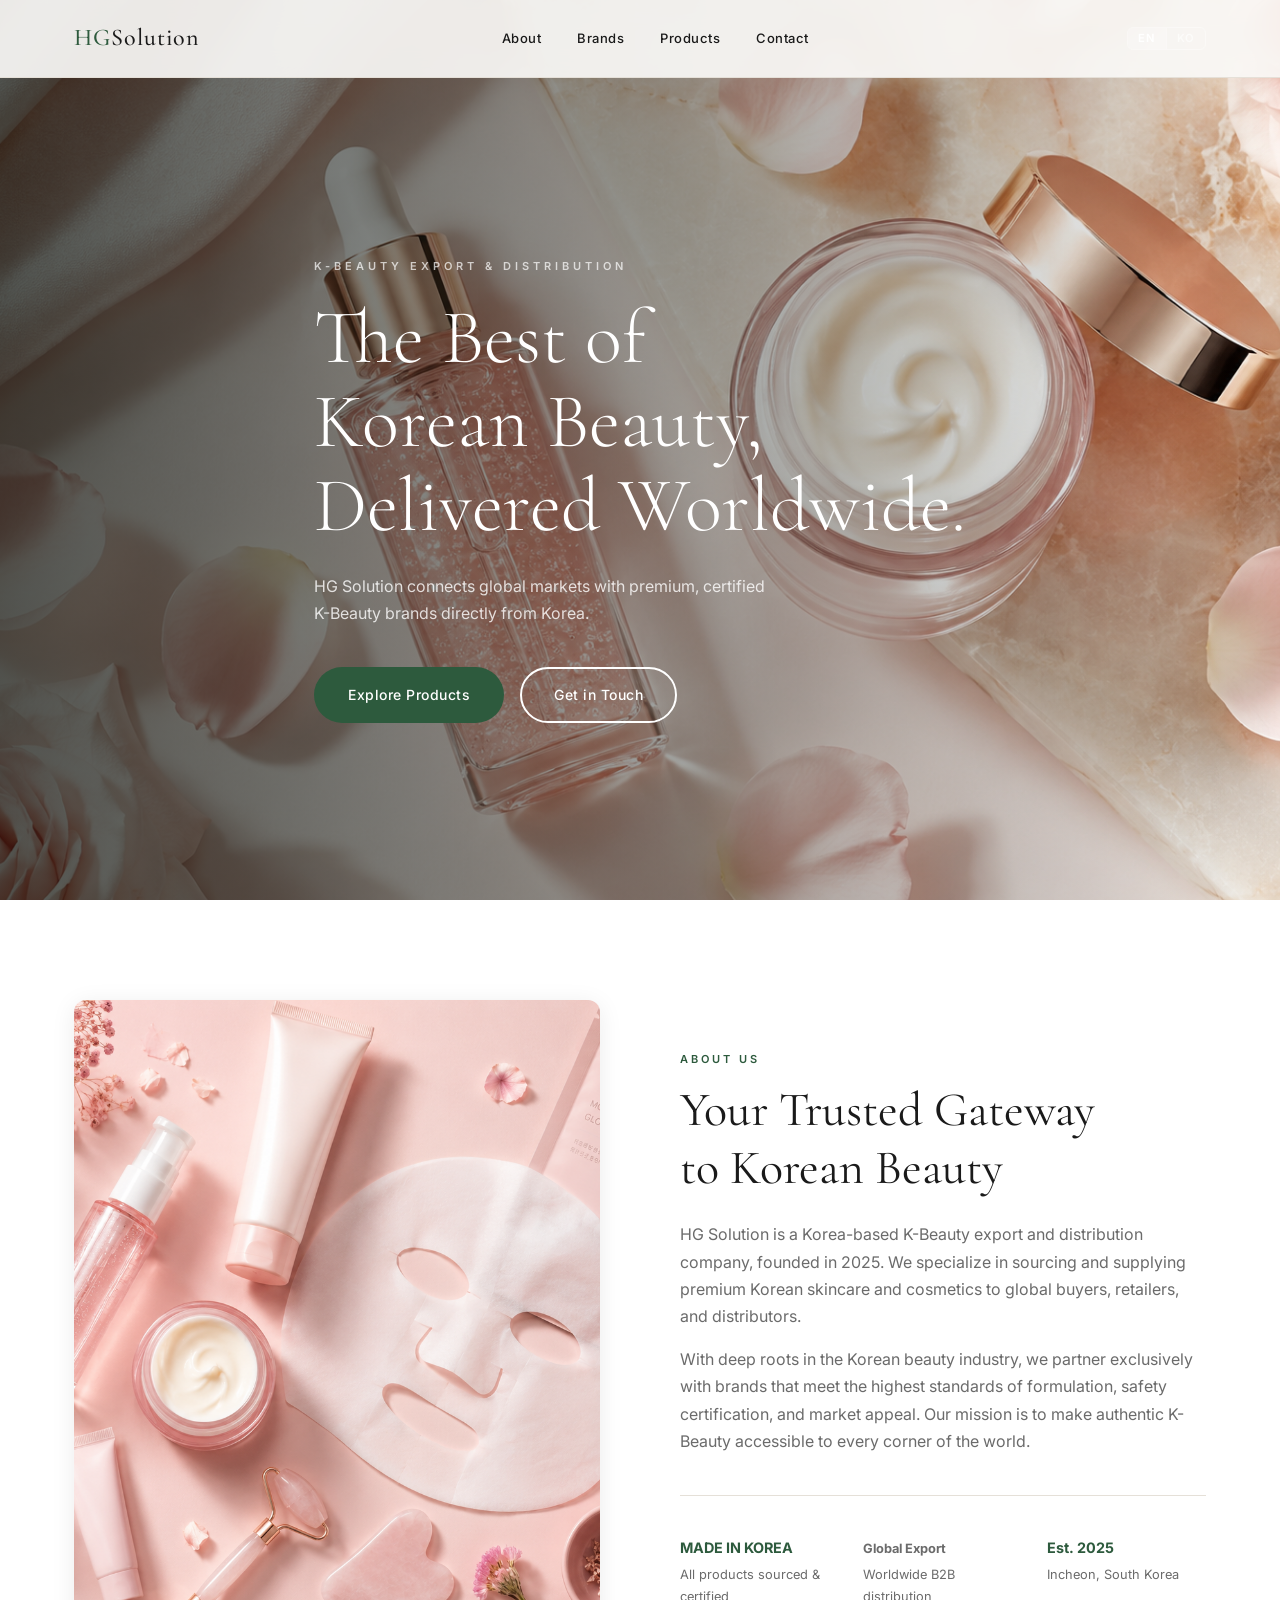
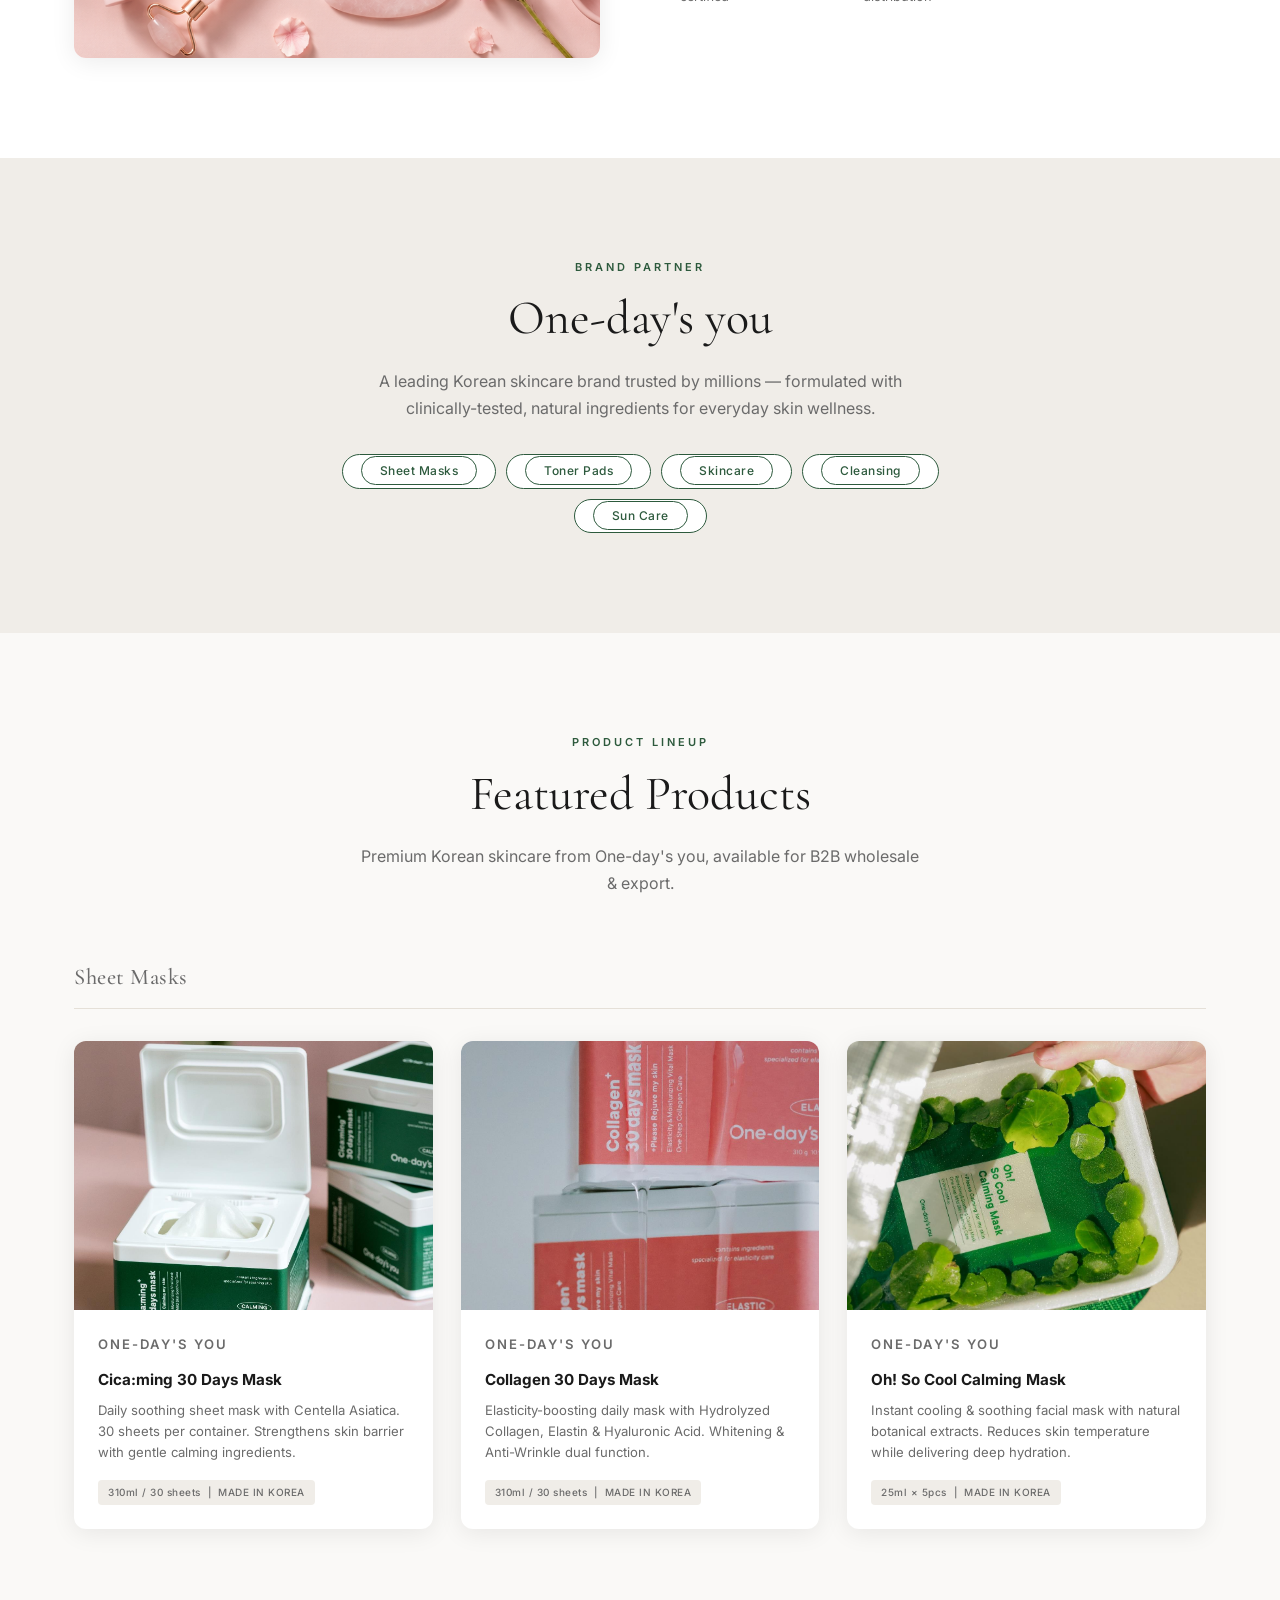
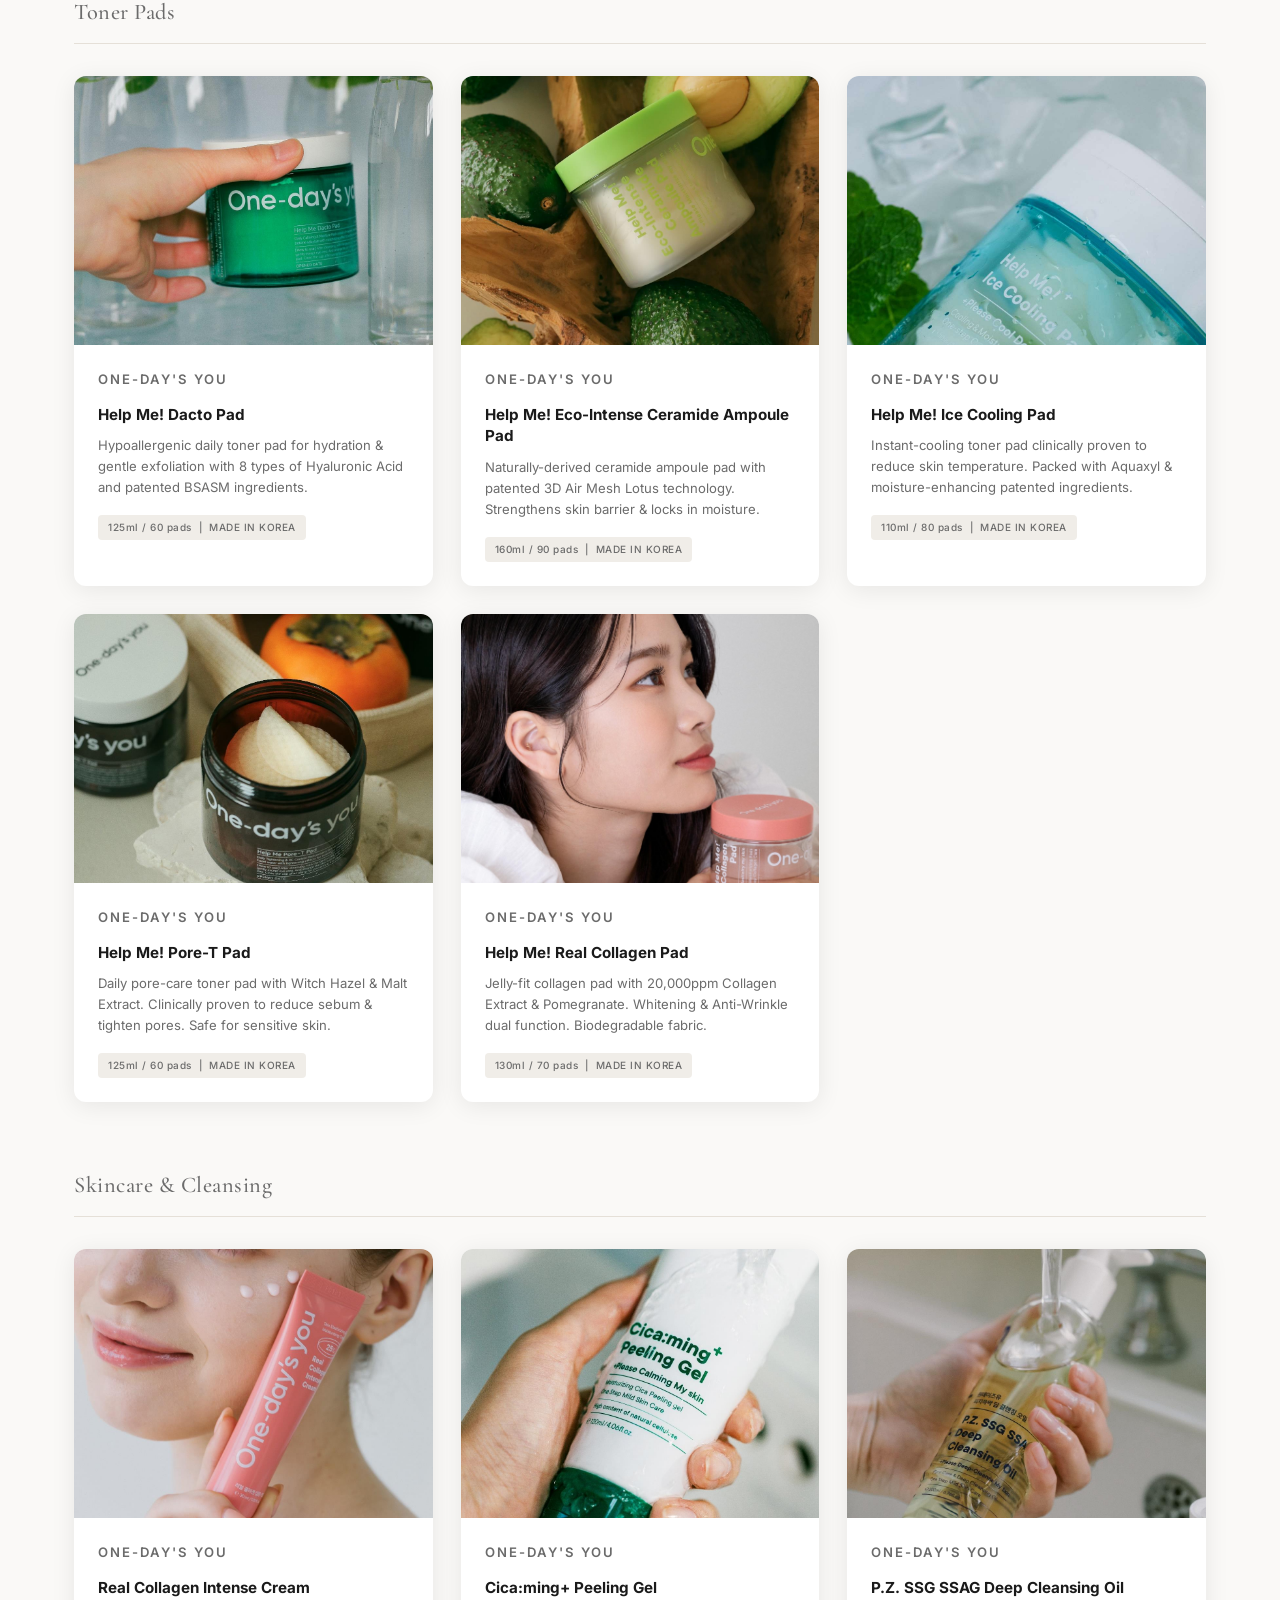
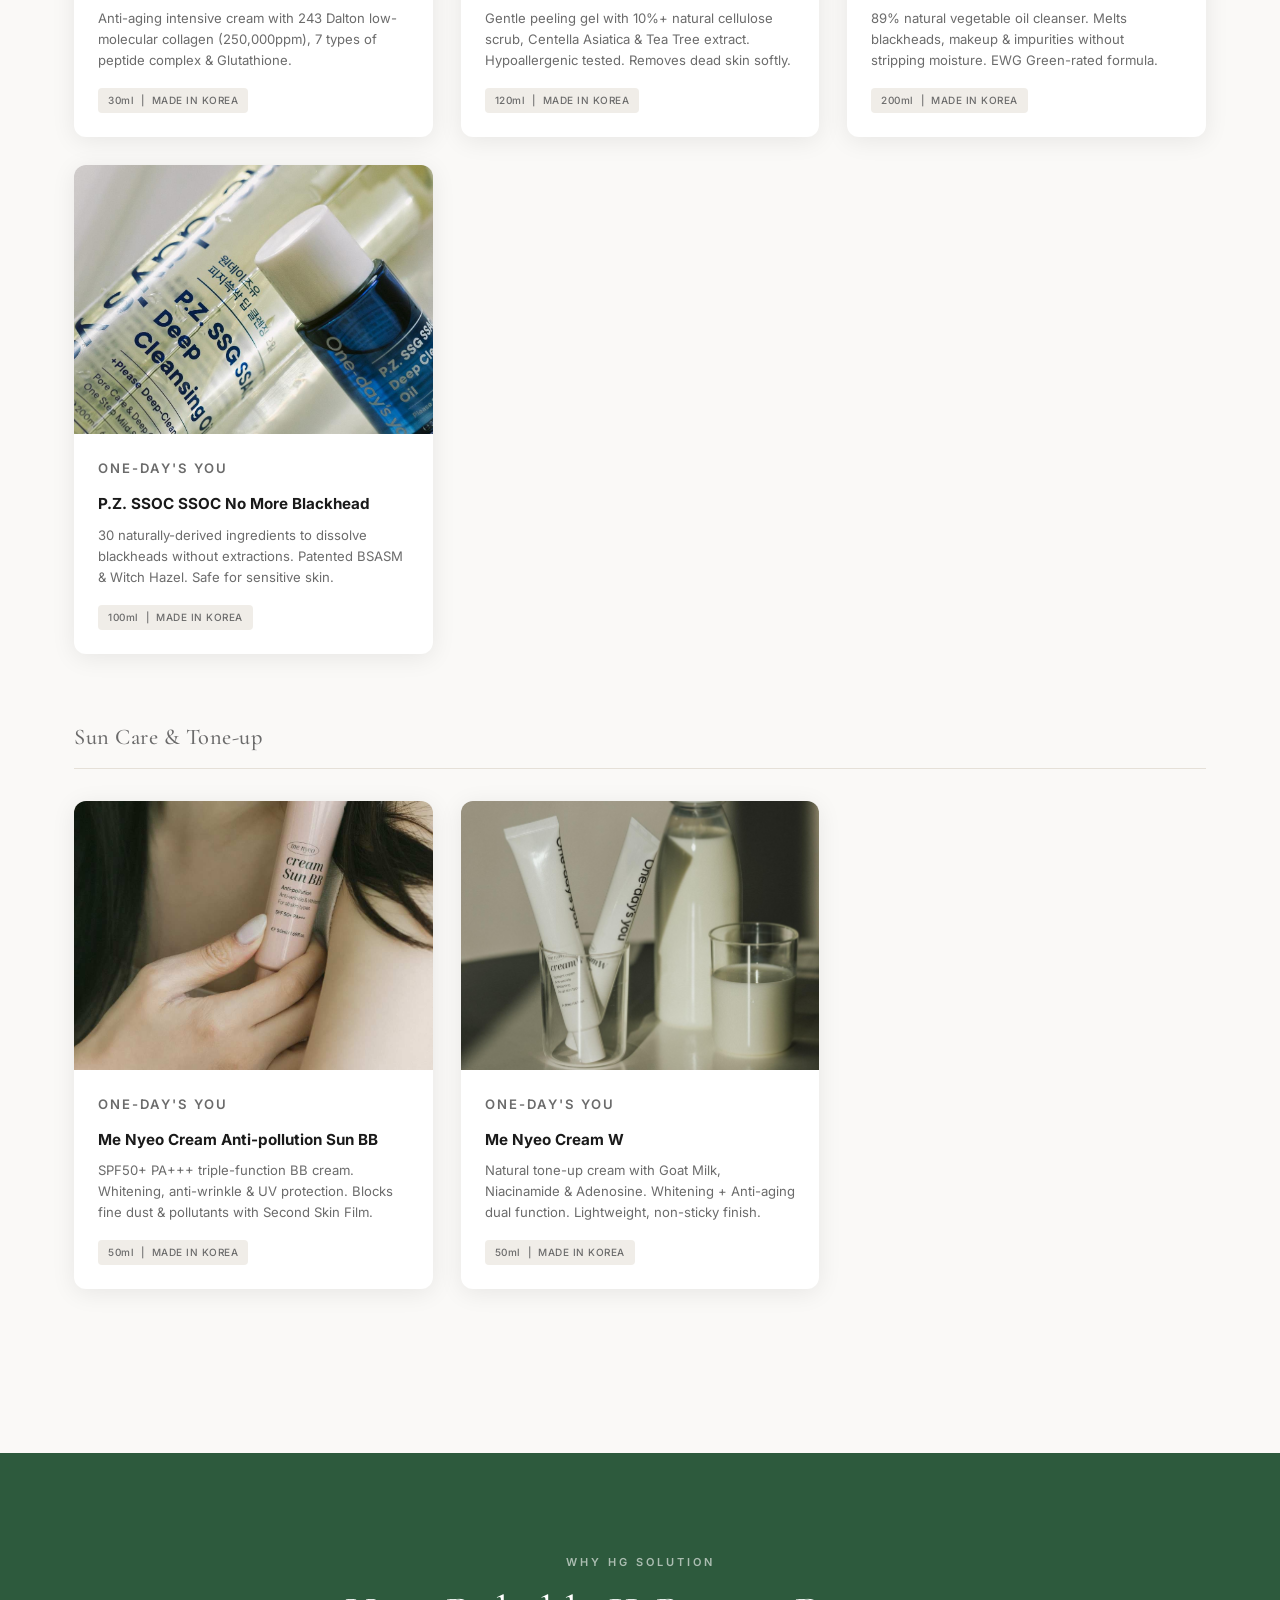
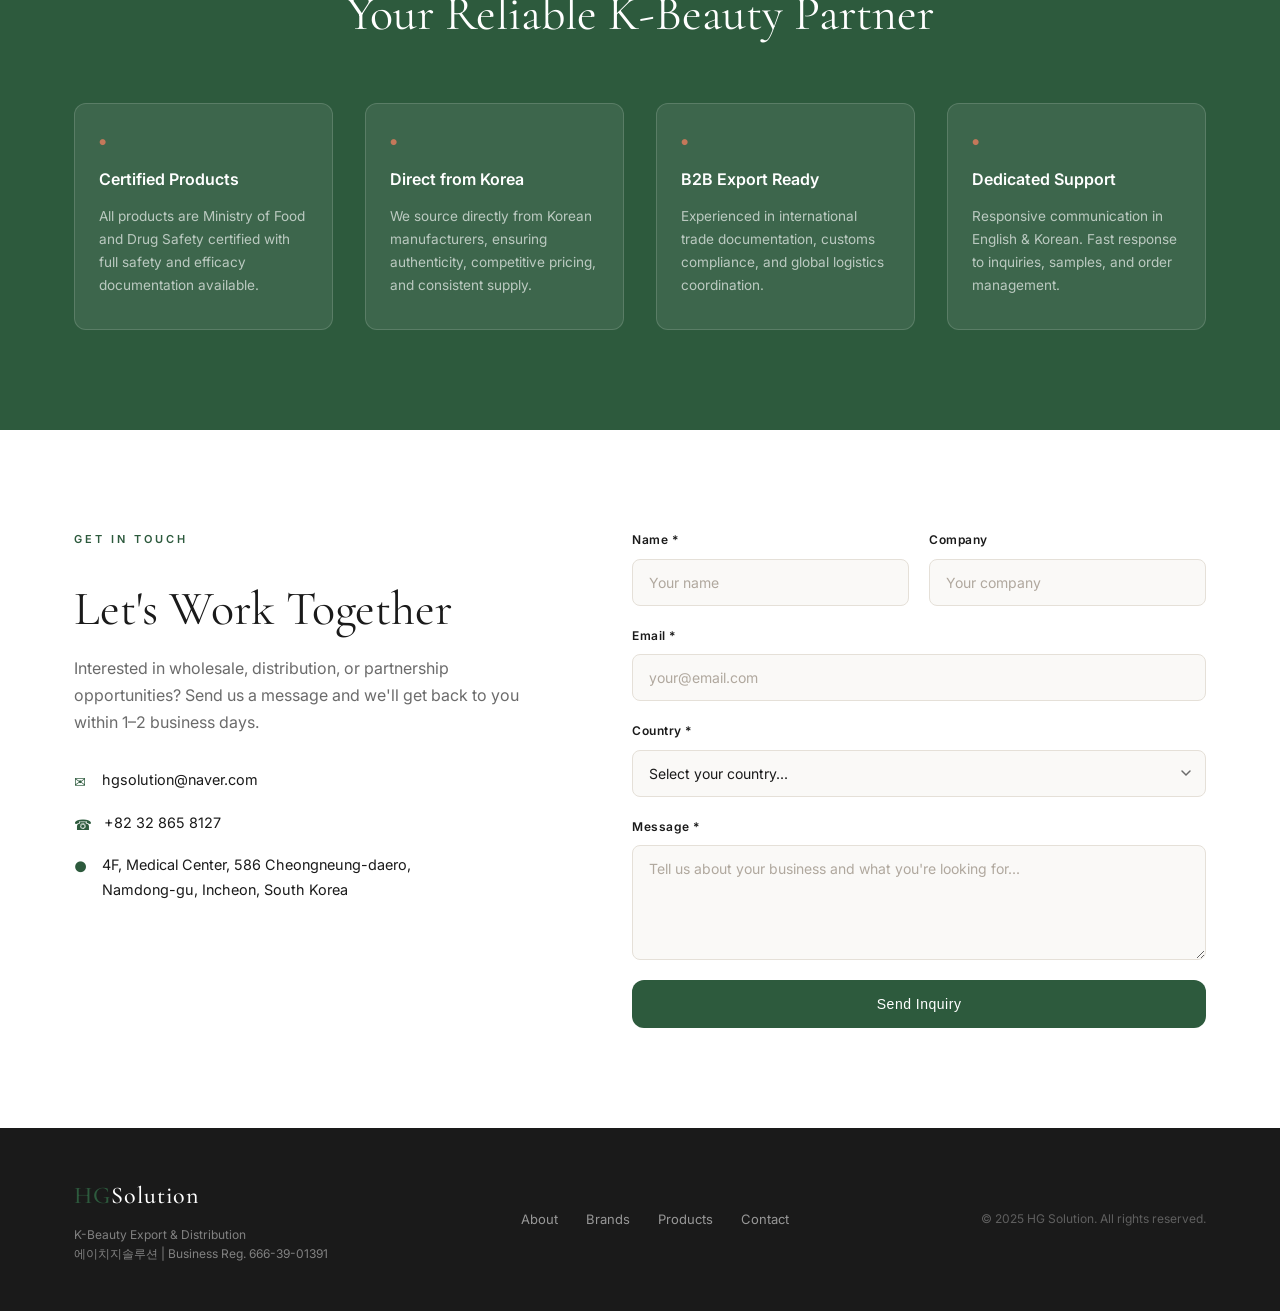
==== index.html @ c6dcc228 "Add EN/KO bilingual support across all pages - Language toggle button (EN|KO) in header on all 3 pag" ====
<!DOCTYPE html>
<html lang="en">
<head>
  <meta charset="UTF-8" />
  <meta name="viewport" content="width=device-width, initial-scale=1.0" />
  <title>HG Solution — K-Beauty Export & Distribution</title>
  <meta name="description" content="HG Solution is a certified K-Beauty export and distribution company based in Incheon, South Korea. We supply premium Korean skincare — sheet masks, toner pads, serums and more — to retailers and distributors worldwide." />
  <meta name="robots" content="index, follow" />
  <meta property="og:type" content="website" />
  <meta property="og:title" content="HG Solution — K-Beauty Export & Distribution" />
  <meta property="og:description" content="Certified K-Beauty wholesale supplier. Sheet masks, toner pads, serums and more — shipped globally." />
  <meta property="og:url" content="https://hgsolution-global.com/" />
  <meta property="og:image" content="https://hgsolution-global.com/image/hero.png" />
  <meta name="twitter:card" content="summary_large_image" />
  <link rel="canonical" href="https://hgsolution-global.com/" />
  <link rel="icon" href="favicon.svg" type="image/svg+xml" />
  <script>if(localStorage.getItem('hg-lang')==='ko')document.documentElement.dataset.lang='ko';</script>
  <link rel="stylesheet" href="style.css" />
  <link href="https://fonts.googleapis.com/css2?family=Cormorant+Garamond:wght@300;400;500;600&family=Inter:wght@300;400;500;600&display=swap" rel="stylesheet" />
</head>
<body>

  <!-- ===== HEADER / NAV ===== -->
  <header class="header" id="top">
    <div class="container header__inner">
      <a href="#top" class="logo">
        <span class="logo__hg">HG</span><span class="logo__sol">Solution</span>
      </a>
      <nav class="nav">
        <a href="#about"><span class="t-en">About</span><span class="t-ko">소개</span></a>
        <a href="#brands"><span class="t-en">Brands</span><span class="t-ko">브랜드</span></a>
        <a href="products.html"><span class="t-en">Products</span><span class="t-ko">제품</span></a>
        <a href="contact.html"><span class="t-en">Contact</span><span class="t-ko">문의</span></a>
      </nav>
      <div class="lang-switch">
        <button class="lang-btn" data-lang="en">EN</button>
        <button class="lang-btn" data-lang="ko">KO</button>
      </div>
      <button class="nav-toggle" aria-label="menu">&#9776;</button>
    </div>
  </header>

  <!-- ===== HERO ===== -->
  <section class="hero">
    <div class="hero__bg">
      <img src="image/hero.png" alt="K-Beauty hero" />
      <div class="hero__overlay"></div>
    </div>
    <div class="hero__content">
      <p class="hero__eyebrow"><span class="t-en">K-Beauty Export &amp; Distribution</span><span class="t-ko">K-뷰티 수출 · 유통</span></p>
      <h1 class="hero__title">
        <span class="t-en">The Best of<br />Korean Beauty,<br />Delivered Worldwide.</span>
        <span class="t-ko">한국 뷰티의 정수를<br />전 세계로.</span>
      </h1>
      <p class="hero__sub t-en">
        HG Solution connects global markets with premium, certified K-Beauty brands directly from Korea.
      </p>
      <p class="hero__sub t-ko">
        HG Solution은 세계 각국의 파트너에게 프리미엄 인증 K-뷰티 브랜드를 직접 연결합니다.
      </p>
      <div class="hero__cta">
        <a href="products.html" class="btn btn--primary"><span class="t-en">Explore Products</span><span class="t-ko">제품 보기</span></a>
        <a href="#contact" class="btn btn--outline"><span class="t-en">Get in Touch</span><span class="t-ko">문의하기</span></a>
      </div>
    </div>
  </section>

  <!-- ===== ABOUT ===== -->
  <section class="about section" id="about">
    <div class="container about__grid">
      <div class="about__img">
        <img src="image/mood.png" alt="K-Beauty products" />
      </div>
      <div class="about__text">
        <p class="label"><span class="t-en">About Us</span><span class="t-ko">회사 소개</span></p>
        <h2><span class="t-en">Your Trusted Gateway<br />to Korean Beauty</span><span class="t-ko">한국 뷰티의<br />신뢰할 수 있는 파트너</span></h2>
        <p class="t-en">
          HG Solution is a Korea-based K-Beauty export and distribution company, founded in 2025. We specialize in sourcing and supplying premium Korean skincare and cosmetics to global buyers, retailers, and distributors.
        </p>
        <p class="t-ko">
          HG Solution은 2025년 설립된 한국 기반 K-뷰티 수출·유통 전문 기업입니다. 글로벌 바이어, 리테일러, 유통사에 프리미엄 한국 스킨케어와 화장품을 공급합니다.
        </p>
        <p class="t-en">
          With deep roots in the Korean beauty industry, we partner exclusively with brands that meet the highest standards of formulation, safety certification, and market appeal. Our mission is to make authentic K-Beauty accessible to every corner of the world.
        </p>
        <p class="t-ko">
          한국 뷰티 산업에 깊이 뿌리를 두고, 성분·안전 인증·시장성 기준을 충족하는 브랜드와만 파트너십을 맺습니다. 진정한 K-뷰티를 세계 곳곳에 전달하는 것이 저희의 사명입니다.
        </p>
        <ul class="about__stats">
          <li><strong>MADE IN KOREA</strong><span class="t-en">All products sourced &amp; certified</span><span class="t-ko">전 제품 국내 생산 및 인증</span></li>
          <li><strong><span class="t-en">Global Export</span><span class="t-ko">글로벌 수출</span></strong><span class="t-en">Worldwide B2B distribution</span><span class="t-ko">전 세계 B2B 유통</span></li>
          <li><strong>Est. 2025</strong><span class="t-en">Incheon, South Korea</span><span class="t-ko">인천, 대한민국</span></li>
        </ul>
      </div>
    </div>
  </section>

  <!-- ===== BRAND ===== -->
  <section class="brand section" id="brands">
    <div class="container brand__inner">
      <p class="label label--center"><span class="t-en">Brand Partner</span><span class="t-ko">브랜드 파트너</span></p>
      <h2 class="text-center">One-day's you</h2>
      <p class="brand__sub text-center t-en">
        A leading Korean skincare brand trusted by millions — formulated with clinically-tested, natural ingredients for everyday skin wellness.
      </p>
      <p class="brand__sub text-center t-ko">
        수백만 명이 신뢰하는 프리미엄 한국 스킨케어 브랜드 — 임상 검증된 천연 성분으로 매일의 피부 건강을 위해 설계되었습니다.
      </p>
      <div class="brand__tags">
        <span><span class="t-en">Sheet Masks</span><span class="t-ko">시트 마스크</span></span>
        <span><span class="t-en">Toner Pads</span><span class="t-ko">토너 패드</span></span>
        <span><span class="t-en">Skincare</span><span class="t-ko">스킨케어</span></span>
        <span><span class="t-en">Cleansing</span><span class="t-ko">클렌징</span></span>
        <span><span class="t-en">Sun Care</span><span class="t-ko">선케어</span></span>
      </div>
    </div>
  </section>

  <!-- ===== PRODUCTS ===== -->
  <section class="products section" id="products">
    <div class="container">
      <p class="label label--center"><span class="t-en">Product Lineup</span><span class="t-ko">제품 라인업</span></p>
      <h2 class="text-center"><span class="t-en">Featured Products</span><span class="t-ko">주요 제품</span></h2>
      <p class="section__sub text-center t-en">Premium Korean skincare from One-day's you, available for B2B wholesale &amp; export.</p>
      <p class="section__sub text-center t-ko">One-day's you의 프리미엄 한국 스킨케어 — B2B 도매 및 수출 가능.</p>

      <!-- Sheet Masks -->
      <div class="products__category">
        <h3 class="category__title"><span class="t-en">Sheet Masks</span><span class="t-ko">시트 마스크</span></h3>
        <div class="products__grid">
          <div class="product-card">
            <div class="product-card__img">
              <img src="image/products/cica_30days_mask.jpg" alt="Cica:ming 30 Days Mask" />
            </div>
            <div class="product-card__info">
              <p class="product-card__brand">One-day's you</p>
              <h4>Cica:ming 30 Days Mask</h4>
              <p class="t-en">Daily soothing sheet mask with Centella Asiatica. 30 sheets per container. Strengthens skin barrier with gentle calming ingredients.</p>
              <p class="t-ko">센텔라 아시아티카 함유 데일리 진정 시트 마스크. 30매입. 5가지 진정 성분으로 피부 장벽을 강화합니다.</p>
              <span class="product-card__qty">310ml / 30 sheets &nbsp;|&nbsp; MADE IN KOREA</span>
            </div>
          </div>
          <div class="product-card">
            <div class="product-card__img">
              <img src="image/products/collagen_30days_mask.jpg" alt="Collagen 30 Days Mask" />
            </div>
            <div class="product-card__info">
              <p class="product-card__brand">One-day's you</p>
              <h4>Collagen 30 Days Mask</h4>
              <p class="t-en">Elasticity-boosting daily mask with Hydrolyzed Collagen, Elastin &amp; Hyaluronic Acid. Whitening &amp; Anti-Wrinkle dual function.</p>
              <p class="t-ko">가수분해 콜라겐·엘라스틴·히알루론산 함유 탄력 충전 데일리 마스크. 미백·주름 개선 이중 기능성 인증.</p>
              <span class="product-card__qty">310ml / 30 sheets &nbsp;|&nbsp; MADE IN KOREA</span>
            </div>
          </div>
          <div class="product-card">
            <div class="product-card__img">
              <img src="image/products/oh_so_cool_mask.jpg" alt="Oh! So Cool Calming Mask" />
            </div>
            <div class="product-card__info">
              <p class="product-card__brand">One-day's you</p>
              <h4>Oh! So Cool Calming Mask</h4>
              <p class="t-en">Instant cooling &amp; soothing facial mask with natural botanical extracts. Reduces skin temperature while delivering deep hydration.</p>
              <p class="t-ko">천연 식물성 추출물 함유 즉각 쿨링·진정 마스크. 피부 온도를 낮추며 깊은 수분을 공급합니다.</p>
              <span class="product-card__qty">25ml × 5pcs &nbsp;|&nbsp; MADE IN KOREA</span>
            </div>
          </div>
        </div>
      </div>

      <!-- Toner Pads -->
      <div class="products__category">
        <h3 class="category__title"><span class="t-en">Toner Pads</span><span class="t-ko">토너 패드</span></h3>
        <div class="products__grid">
          <div class="product-card">
            <div class="product-card__img">
              <img src="image/products/help_dacto_pad.jpg" alt="Help Me! Dacto Pad" />
            </div>
            <div class="product-card__info">
              <p class="product-card__brand">One-day's you</p>
              <h4>Help Me! Dacto Pad</h4>
              <p class="t-en">Hypoallergenic daily toner pad for hydration &amp; gentle exfoliation with 8 types of Hyaluronic Acid and patented BSASM ingredients.</p>
              <p class="t-ko">8중 히알루론산·특허 BSASM 함유 저자극 데일리 토너 패드. 수분 공급과 부드러운 각질 제거.</p>
              <span class="product-card__qty">125ml / 60 pads &nbsp;|&nbsp; MADE IN KOREA</span>
            </div>
          </div>
          <div class="product-card">
            <div class="product-card__img">
              <img src="image/products/ceramide_ampoule_pad.jpg" alt="Ceramide Ampoule Pad" />
            </div>
            <div class="product-card__info">
              <p class="product-card__brand">One-day's you</p>
              <h4>Help Me! Eco-Intense Ceramide Ampoule Pad</h4>
              <p class="t-en">Naturally-derived ceramide ampoule pad with patented 3D Air Mesh Lotus technology. Strengthens skin barrier &amp; locks in moisture.</p>
              <p class="t-ko">천연 유래 세라마이드 앰플 패드. 특허 3D Air Mesh Lotus 기술로 피부 장벽을 강화하고 수분을 지속시킵니다.</p>
              <span class="product-card__qty">160ml / 90 pads &nbsp;|&nbsp; MADE IN KOREA</span>
            </div>
          </div>
          <div class="product-card">
            <div class="product-card__img">
              <img src="image/products/ice_cooling_pad.jpg" alt="Ice Cooling Pad" />
            </div>
            <div class="product-card__info">
              <p class="product-card__brand">One-day's you</p>
              <h4>Help Me! Ice Cooling Pad</h4>
              <p class="t-en">Instant-cooling toner pad clinically proven to reduce skin temperature. Packed with Aquaxyl &amp; moisture-enhancing patented ingredients.</p>
              <p class="t-ko">임상 입증 즉각 쿨링 토너 패드. Aquaxyl 및 특허 보습 성분으로 민감해진 피부를 진정·보습합니다.</p>
              <span class="product-card__qty">110ml / 80 pads &nbsp;|&nbsp; MADE IN KOREA</span>
            </div>
          </div>
          <div class="product-card">
            <div class="product-card__img">
              <img src="image/products/pore_t_pad.jpg" alt="Pore-T Pad" />
            </div>
            <div class="product-card__info">
              <p class="product-card__brand">One-day's you</p>
              <h4>Help Me! Pore-T Pad</h4>
              <p class="t-en">Daily pore-care toner pad with Witch Hazel &amp; Malt Extract. Clinically proven to reduce sebum &amp; tighten pores. Safe for sensitive skin.</p>
              <p class="t-ko">위치하젤·맥아 추출물 함유 데일리 모공 케어 패드. 임상 입증 피지 감소·모공 축소 효과. 민감성 피부 적합.</p>
              <span class="product-card__qty">125ml / 60 pads &nbsp;|&nbsp; MADE IN KOREA</span>
            </div>
          </div>
          <div class="product-card">
            <div class="product-card__img">
              <img src="image/products/real_collagen_pad.jpg" alt="Real Collagen Pad" />
            </div>
            <div class="product-card__info">
              <p class="product-card__brand">One-day's you</p>
              <h4>Help Me! Real Collagen Pad</h4>
              <p class="t-en">Jelly-fit collagen pad with 20,000ppm Collagen Extract &amp; Pomegranate. Whitening &amp; Anti-Wrinkle dual function. Biodegradable fabric.</p>
              <p class="t-ko">20,000ppm 콜라겐·석류 추출물 함유 젤리핏 패드. 미백·주름 개선 이중 기능성. 생분해성 원단 사용.</p>
              <span class="product-card__qty">130ml / 70 pads &nbsp;|&nbsp; MADE IN KOREA</span>
            </div>
          </div>
        </div>
      </div>

      <!-- Skincare & Cleansing -->
      <div class="products__category">
        <h3 class="category__title"><span class="t-en">Skincare &amp; Cleansing</span><span class="t-ko">스킨케어 &amp; 클렌징</span></h3>
        <div class="products__grid">
          <div class="product-card">
            <div class="product-card__img">
              <img src="image/products/real_collagen_cream.jpg" alt="Real Collagen Intense Cream" />
            </div>
            <div class="product-card__info">
              <p class="product-card__brand">One-day's you</p>
              <h4>Real Collagen Intense Cream</h4>
              <p class="t-en">Anti-aging intensive cream with 243 Dalton low-molecular collagen (250,000ppm), 7 types of peptide complex &amp; Glutathione.</p>
              <p class="t-ko">243달톤 저분자 콜라겐(250,000ppm)·7종 펩타이드·글루타치온 함유 고농도 안티에이징 크림.</p>
              <span class="product-card__qty">30ml &nbsp;|&nbsp; MADE IN KOREA</span>
            </div>
          </div>
          <div class="product-card">
            <div class="product-card__img">
              <img src="image/products/cica_peeling_gel.jpg" alt="Cica:ming Peeling Gel" />
            </div>
            <div class="product-card__info">
              <p class="product-card__brand">One-day's you</p>
              <h4>Cica:ming+ Peeling Gel</h4>
              <p class="t-en">Gentle peeling gel with 10%+ natural cellulose scrub, Centella Asiatica &amp; Tea Tree extract. Hypoallergenic tested. Removes dead skin softly.</p>
              <p class="t-ko">10% 이상 천연 셀룰로오스 스크럽·센텔라 아시아티카·티트리 추출물 함유 저자극 필링 젤. 각질을 부드럽게 제거합니다.</p>
              <span class="product-card__qty">120ml &nbsp;|&nbsp; MADE IN KOREA</span>
            </div>
          </div>
          <div class="product-card">
            <div class="product-card__img">
              <img src="image/products/deep_cleansing_oil.jpg" alt="Deep Cleansing Oil" />
            </div>
            <div class="product-card__info">
              <p class="product-card__brand">One-day's you</p>
              <h4>P.Z. SSG SSAG Deep Cleansing Oil</h4>
              <p class="t-en">89% natural vegetable oil cleanser. Melts blackheads, makeup &amp; impurities without stripping moisture. EWG Green-rated formula.</p>
              <p class="t-ko">89% 천연 식물성 오일 클렌저. 블랙헤드·메이크업·노폐물을 수분 손상 없이 녹여냅니다. 전 성분 EWG 그린 등급.</p>
              <span class="product-card__qty">200ml &nbsp;|&nbsp; MADE IN KOREA</span>
            </div>
          </div>
          <div class="product-card">
            <div class="product-card__img">
              <img src="image/products/ssoc_blackhead.jpg" alt="SSOC SSOC Blackhead" />
            </div>
            <div class="product-card__info">
              <p class="product-card__brand">One-day's you</p>
              <h4>P.Z. SSOC SSOC No More Blackhead</h4>
              <p class="t-en">30 naturally-derived ingredients to dissolve blackheads without extractions. Patented BSASM &amp; Witch Hazel. Safe for sensitive skin.</p>
              <p class="t-ko">30가지 천연 유래 성분으로 압출 없이 블랙헤드를 용해합니다. 특허 BSASM·위치하젤 함유. 민감성 피부 적합.</p>
              <span class="product-card__qty">100ml &nbsp;|&nbsp; MADE IN KOREA</span>
            </div>
          </div>
        </div>
      </div>

      <!-- Sun Care & BB -->
      <div class="products__category">
        <h3 class="category__title"><span class="t-en">Sun Care &amp; Tone-up</span><span class="t-ko">선케어 &amp; 톤업</span></h3>
        <div class="products__grid">
          <div class="product-card">
            <div class="product-card__img">
              <img src="image/products/sun_bb_cream.jpg" alt="Me Nyeo Cream Anti-pollution Sun BB" />
            </div>
            <div class="product-card__info">
              <p class="product-card__brand">One-day's you</p>
              <h4>Me Nyeo Cream Anti-pollution Sun BB</h4>
              <p class="t-en">SPF50+ PA+++ triple-function BB cream. Whitening, anti-wrinkle &amp; UV protection. Blocks fine dust &amp; pollutants with Second Skin Film.</p>
              <p class="t-ko">SPF50+ PA+++ 트리플 기능성 BB 크림. 미백·주름 개선·자외선 차단. Second Skin Film으로 미세먼지·오염물질 차단.</p>
              <span class="product-card__qty">50ml &nbsp;|&nbsp; MADE IN KOREA</span>
            </div>
          </div>
          <div class="product-card">
            <div class="product-card__img">
              <img src="image/products/me_nyeo_cream_w.jpg" alt="Me Nyeo Cream W" />
            </div>
            <div class="product-card__info">
              <p class="product-card__brand">One-day's you</p>
              <h4>Me Nyeo Cream W</h4>
              <p class="t-en">Natural tone-up cream with Goat Milk, Niacinamide &amp; Adenosine. Whitening + Anti-aging dual function. Lightweight, non-sticky finish.</p>
              <p class="t-ko">산양유·나이아신아마이드·아데노신 함유 내추럴 톤업 크림. 미백·안티에이징 이중 기능성. 가볍고 끈적임 없는 마무리.</p>
              <span class="product-card__qty">50ml &nbsp;|&nbsp; MADE IN KOREA</span>
            </div>
          </div>
        </div>
      </div>

    </div>
  </section>

  <!-- ===== WHY HG ===== -->
  <section class="why section">
    <div class="container">
      <p class="label label--center"><span class="t-en">Why HG Solution</span><span class="t-ko">왜 HG Solution인가</span></p>
      <h2 class="text-center"><span class="t-en">Your Reliable K-Beauty Partner</span><span class="t-ko">믿을 수 있는 K-뷰티 파트너</span></h2>
      <div class="why__grid">
        <div class="why__card">
          <div class="why__icon">&#9679;</div>
          <h4><span class="t-en">Certified Products</span><span class="t-ko">인증된 제품</span></h4>
          <p class="t-en">All products are Ministry of Food and Drug Safety certified with full safety and efficacy documentation available.</p>
          <p class="t-ko">식품의약품안전처 인증 제품으로, 안전성·유효성 관련 전체 서류를 제공합니다.</p>
        </div>
        <div class="why__card">
          <div class="why__icon">&#9679;</div>
          <h4><span class="t-en">Direct from Korea</span><span class="t-ko">한국 직접 소싱</span></h4>
          <p class="t-en">We source directly from Korean manufacturers, ensuring authenticity, competitive pricing, and consistent supply.</p>
          <p class="t-ko">한국 제조사에서 직접 소싱하여 정품 보장, 경쟁력 있는 가격, 안정적인 공급을 실현합니다.</p>
        </div>
        <div class="why__card">
          <div class="why__icon">&#9679;</div>
          <h4><span class="t-en">B2B Export Ready</span><span class="t-ko">B2B 수출 전문</span></h4>
          <p class="t-en">Experienced in international trade documentation, customs compliance, and global logistics coordination.</p>
          <p class="t-ko">국제 무역 서류, 통관, 글로벌 물류 전 분야에 풍부한 경험을 보유하고 있습니다.</p>
        </div>
        <div class="why__card">
          <div class="why__icon">&#9679;</div>
          <h4><span class="t-en">Dedicated Support</span><span class="t-ko">전담 지원</span></h4>
          <p class="t-en">Responsive communication in English &amp; Korean. Fast response to inquiries, samples, and order management.</p>
          <p class="t-ko">영어·한국어로 빠른 소통. 문의·샘플·주문 관리에 신속하게 대응합니다.</p>
        </div>
      </div>
    </div>
  </section>

  <!-- ===== CONTACT ===== -->
  <section class="contact section" id="contact">
    <div class="container contact__inner">
      <div class="contact__info">
        <p class="label"><span class="t-en">Get in Touch</span><span class="t-ko">문의하기</span></p>
        <h2><span class="t-en">Let's Work Together</span><span class="t-ko">함께 일해요</span></h2>
        <p class="t-en">Interested in wholesale, distribution, or partnership opportunities? Send us a message and we'll get back to you within 1–2 business days.</p>
        <p class="t-ko">도매, 유통, 파트너십에 관심 있으신가요? 메시지를 남겨주시면 1~2 영업일 내에 답변드리겠습니다.</p>
        <ul class="contact__details">
          <li>
            <span class="contact__icon">&#9993;</span>
            <a href="mailto:hgsolution@naver.com">hgsolution@naver.com</a>
          </li>
          <li>
            <span class="contact__icon">&#9742;</span>
            <a href="tel:+82328658127">+82 32 865 8127</a>
          </li>
          <li>
            <span class="contact__icon">&#9679;</span>
            <span>4F, Medical Center, 586 Cheongneung-daero,<br />Namdong-gu, Incheon, South Korea</span>
          </li>
        </ul>
      </div>
      <form class="contact__form" id="contactForm" action="https://formspree.io/f/mlgvppbv" method="POST">
        <div class="form-row">
          <div class="form-group">
            <label for="name"><span class="t-en">Name *</span><span class="t-ko">이름 *</span></label>
            <input type="text" id="name" name="name" data-ph-en="Your name" data-ph-ko="이름 입력" placeholder="Your name" required />
          </div>
          <div class="form-group">
            <label for="company"><span class="t-en">Company</span><span class="t-ko">회사명</span></label>
            <input type="text" id="company" name="company" data-ph-en="Your company" data-ph-ko="회사명 입력" placeholder="Your company" />
          </div>
        </div>
        <div class="form-group">
          <label for="email"><span class="t-en">Email *</span><span class="t-ko">이메일 *</span></label>
          <input type="email" id="email" name="email" data-ph-en="your@email.com" data-ph-ko="이메일 입력" placeholder="your@email.com" required />
        </div>
        <div class="form-group">
          <label for="country"><span class="t-en">Country *</span><span class="t-ko">국가 *</span></label>
          <div style="position:relative;">
            <select id="country" name="country" required style="width:100%;padding:14px 40px 14px 16px;border:1.5px solid #e5e0d8;border-radius:8px;font-family:'Inter',sans-serif;font-size:14px;color:#1a1a1a;background:#faf9f7;outline:none;cursor:pointer;appearance:none;-webkit-appearance:none;transition:border-color 0.2s;">
              <option value="" data-ph-en="Select your country..." data-ph-ko="국가를 선택하세요...">Select your country...</option>
              <optgroup label="Asia Pacific">
                <option value="CN">China</option>
                <option value="JP">Japan</option>
                <option value="TH">Thailand</option>
                <option value="VN">Vietnam</option>
                <option value="SG">Singapore</option>
                <option value="MY">Malaysia</option>
                <option value="ID">Indonesia</option>
                <option value="PH">Philippines</option>
                <option value="TW">Taiwan</option>
                <option value="HK">Hong Kong</option>
                <option value="AU">Australia</option>
                <option value="NZ">New Zealand</option>
                <option value="IN">India</option>
              </optgroup>
              <optgroup label="Americas">
                <option value="US">United States</option>
                <option value="CA">Canada</option>
                <option value="MX">Mexico</option>
                <option value="BR">Brazil</option>
              </optgroup>
              <optgroup label="Europe">
                <option value="GB">United Kingdom</option>
                <option value="DE">Germany</option>
                <option value="FR">France</option>
                <option value="IT">Italy</option>
                <option value="ES">Spain</option>
                <option value="NL">Netherlands</option>
                <option value="SE">Sweden</option>
                <option value="NO">Norway</option>
                <option value="PL">Poland</option>
                <option value="RU">Russia</option>
              </optgroup>
              <optgroup label="Middle East &amp; Africa">
                <option value="AE">UAE</option>
                <option value="SA">Saudi Arabia</option>
                <option value="TR">Turkey</option>
                <option value="ZA">South Africa</option>
              </optgroup>
              <optgroup label="Other">
                <option value="OTHER">Other</option>
              </optgroup>
            </select>
            <svg style="position:absolute;right:14px;top:50%;transform:translateY(-50%);pointer-events:none;" width="12" height="12" viewBox="0 0 12 12" fill="none"><path d="M2 4l4 4 4-4" stroke="#6b6b6b" stroke-width="1.5" stroke-linecap="round"/></svg>
          </div>
        </div>
        <div class="form-group">
          <label for="message"><span class="t-en">Message *</span><span class="t-ko">문의 내용 *</span></label>
          <textarea id="message" name="message" rows="5" data-ph-en="Tell us about your business and what you're looking for..." data-ph-ko="사업 내용과 문의 사항을 알려주세요..." placeholder="Tell us about your business and what you're looking for..." required></textarea>
        </div>
        <button type="submit" class="btn btn--primary btn--full"><span class="t-en">Send Inquiry</span><span class="t-ko">문의 보내기</span></button>
      </form>
    </div>
  </section>

  <!-- ===== FOOTER ===== -->
  <footer class="footer">
    <div class="container footer__inner">
      <div class="footer__brand">
        <span class="logo"><span class="logo__hg">HG</span><span class="logo__sol">Solution</span></span>
        <p><span class="t-en">K-Beauty Export &amp; Distribution</span><span class="t-ko">K-뷰티 수출 · 유통</span><br />에이치지솔루션 | Business Reg. 666-39-01391</p>
      </div>
      <div class="footer__links">
        <a href="#about"><span class="t-en">About</span><span class="t-ko">소개</span></a>
        <a href="#brands"><span class="t-en">Brands</span><span class="t-ko">브랜드</span></a>
        <a href="products.html"><span class="t-en">Products</span><span class="t-ko">제품</span></a>
        <a href="contact.html"><span class="t-en">Contact</span><span class="t-ko">문의</span></a>
      </div>
      <div class="footer__copy">
        <p>&copy; 2025 HG Solution. All rights reserved.</p>
      </div>
    </div>
  </footer>

  <script src="main.js"></script>
  <script>
    function showSuccess(form) {
      const ko = document.documentElement.dataset.lang === 'ko';
      form.innerHTML = `
        <div style="
          text-align:center;
          padding:48px 24px;
          background:#f4f8f5;
          border-radius:12px;
          border:1px solid #c8dece;
        ">
          <div style="
            width:56px;height:56px;
            background:#2d5a3d;
            border-radius:50%;
            display:flex;align-items:center;justify-content:center;
            margin:0 auto 20px;
            font-size:24px;color:#fff;
          ">✓</div>
          <h3 style="font-family:'Cormorant Garamond',serif;font-size:1.6rem;font-weight:400;color:#1a1a1a;margin-bottom:12px;">
            ${ko ? '문의가 접수되었습니다!' : 'Inquiry Received!'}
          </h3>
          <p style="color:#6b6b6b;font-size:0.9rem;line-height:1.7;margin:0;">
            ${ko
              ? '문의해 주셔서 감사합니다.<br />담당자가 확인 후<br /><strong style="color:#2d5a3d;">1~2 영업일 내에 연락드리겠습니다.</strong>'
              : 'Thank you for reaching out.<br />Our team will review your inquiry and get back to you<br /><strong style="color:#2d5a3d;">within 1–2 business days.</strong>'
            }
          </p>
        </div>`;
    }

    const form = document.getElementById('contactForm');
    const btn  = form ? form.querySelector('button[type="submit"]') : null;

    if (form && btn) {
      form.addEventListener('submit', async (e) => {
        e.preventDefault();
        btn.disabled = true;
        const ko = document.documentElement.dataset.lang === 'ko';
        btn.textContent = ko ? '전송 중...' : 'Sending...';
        try {
          const res = await fetch(form.action, {
            method: 'POST',
            body: new FormData(form),
            headers: { 'Accept': 'application/json' }
          });
          if (res.ok) {
            showSuccess(form);
          } else {
            btn.textContent = ko ? '오류가 발생했습니다 — 다시 시도해 주세요' : 'Something went wrong — try again';
            btn.disabled = false;
          }
        } catch {
          btn.textContent = ko ? '네트워크 오류 — 다시 시도해 주세요' : 'Network error — try again';
          btn.disabled = false;
        }
      });
    }
  </script>
</body>
</html>
---- style.css ----
/* ===========================
   HG Solution — style.css
   =========================== */

/* --- Variables --- */
:root {
  --clr-bg:       #faf9f7;
  --clr-white:    #ffffff;
  --clr-dark:     #1a1a1a;
  --clr-gray:     #6b6b6b;
  --clr-light:    #f0ede8;
  --clr-accent:   #2d5a3d;   /* brand green (One-day's you) */
  --clr-accent2:  #c4785a;   /* warm rose-gold */
  --clr-border:   #e5e0d8;

  --ff-serif:  'Cormorant Garamond', Georgia, serif;
  --ff-sans:   'Inter', system-ui, sans-serif;

  --max-w: 1180px;
  --radius: 12px;
  --shadow: 0 4px 24px rgba(0,0,0,0.08);
}

/* --- Reset --- */
*, *::before, *::after { box-sizing: border-box; margin: 0; padding: 0; }
html { scroll-behavior: smooth; }
body {
  font-family: var(--ff-sans);
  background: var(--clr-bg);
  color: var(--clr-dark);
  font-size: 16px;
  line-height: 1.7;
}
img { display: block; width: 100%; height: 100%; object-fit: cover; }
a { text-decoration: none; color: inherit; }
ul { list-style: none; }

/* --- Utility --- */
.container { max-width: var(--max-w); margin: 0 auto; padding: 0 24px; }
.section { padding: 100px 0; }
.text-center { text-align: center; }
.label {
  font-family: var(--ff-sans);
  font-size: 11px;
  font-weight: 600;
  letter-spacing: 3px;
  text-transform: uppercase;
  color: var(--clr-accent);
  margin-bottom: 14px;
  display: block;
}
.label--center { text-align: center; }

h2 {
  font-family: var(--ff-serif);
  font-size: clamp(2rem, 4vw, 3rem);
  font-weight: 400;
  line-height: 1.2;
  margin-bottom: 20px;
  color: var(--clr-dark);
}
h3 { font-family: var(--ff-serif); font-size: 1.6rem; font-weight: 500; }
h4 { font-size: 1rem; font-weight: 600; margin-bottom: 8px; }
p { color: var(--clr-gray); margin-bottom: 16px; }
p:last-child { margin-bottom: 0; }

.section__sub {
  max-width: 560px;
  margin: 0 auto 60px;
  font-size: 1rem;
}

/* --- Buttons --- */
.btn {
  display: inline-block;
  padding: 14px 32px;
  border-radius: 50px;
  font-size: 14px;
  font-weight: 500;
  letter-spacing: 0.5px;
  cursor: pointer;
  transition: all 0.3s ease;
  border: 2px solid transparent;
}
.btn--primary {
  background: var(--clr-accent);
  color: var(--clr-white);
}
.btn--primary:hover { background: #1e3e2b; }
.btn--outline {
  border-color: var(--clr-white);
  color: var(--clr-white);
  background: transparent;
}
.btn--outline:hover { background: var(--clr-white); color: var(--clr-dark); }
.btn--full { width: 100%; text-align: center; border-radius: var(--radius); }

/* ===========================
   HEADER
   =========================== */
.header {
  position: fixed;
  top: 0; left: 0; right: 0;
  z-index: 100;
  background: rgba(250,249,247,0.92);
  backdrop-filter: blur(12px);
  border-bottom: 1px solid var(--clr-border);
  padding: 18px 0;
  transition: box-shadow 0.3s;
}
.header.scrolled { box-shadow: var(--shadow); }
.header__inner {
  display: flex;
  align-items: center;
  justify-content: space-between;
}
.logo {
  font-family: var(--ff-serif);
  font-size: 1.5rem;
  font-weight: 500;
  letter-spacing: 1px;
}
.logo__hg { color: var(--clr-accent); }
.logo__sol { color: var(--clr-dark); }
.nav { display: flex; gap: 36px; }
.nav a {
  font-size: 13px;
  font-weight: 500;
  letter-spacing: 0.5px;
  color: var(--clr-dark);
  transition: color 0.2s;
}
.nav a:hover { color: var(--clr-accent); }
.nav-toggle { display: none; background: none; border: none; font-size: 1.4rem; cursor: pointer; color: var(--clr-dark); }

/* Mobile nav open state */
@media (max-width: 768px) {
  .nav--open {
    display: flex !important;
    flex-direction: column;
    position: absolute;
    top: 64px;
    right: 24px;
    background: var(--clr-white);
    padding: 20px 28px;
    border-radius: var(--radius);
    box-shadow: 0 8px 32px rgba(0,0,0,0.14);
    gap: 18px;
    z-index: 200;
    min-width: 160px;
    border: 1px solid var(--clr-border);
  }
  .nav--open a {
    font-size: 15px;
    color: var(--clr-dark);
    font-weight: 500;
  }
}

/* ===========================
   HERO
   =========================== */
.hero {
  position: relative;
  height: 100vh;
  min-height: 640px;
  display: flex;
  align-items: center;
}
.hero__bg {
  position: absolute;
  inset: 0;
  z-index: 0;
}
.hero__bg img {
  width: 100%; height: 100%;
  object-fit: cover;
  object-position: center;
}
.hero__overlay {
  position: absolute;
  inset: 0;
  background: linear-gradient(
    to right,
    rgba(15,20,15,0.72) 0%,
    rgba(15,20,15,0.35) 60%,
    transparent 100%
  );
}
.hero__content {
  position: relative;
  z-index: 1;
  max-width: var(--max-w);
  margin: 0 auto;
  padding: 0 24px;
  padding-top: 80px;
}
.hero__eyebrow {
  font-size: 11px;
  font-weight: 600;
  letter-spacing: 4px;
  text-transform: uppercase;
  color: rgba(255,255,255,0.7);
  margin-bottom: 20px;
}
.hero__title {
  font-family: var(--ff-serif);
  font-size: clamp(2.8rem, 6vw, 5rem);
  font-weight: 300;
  line-height: 1.1;
  color: var(--clr-white);
  margin-bottom: 24px;
}
.hero__sub {
  font-size: 1rem;
  color: rgba(255,255,255,0.8);
  max-width: 460px;
  margin-bottom: 40px;
  line-height: 1.7;
}
.hero__cta { display: flex; gap: 16px; flex-wrap: wrap; }

/* ===========================
   ABOUT
   =========================== */
.about { background: var(--clr-white); }
.about__grid {
  display: grid;
  grid-template-columns: 1fr 1fr;
  gap: 80px;
  align-items: center;
}
.about__img {
  border-radius: var(--radius);
  overflow: hidden;
  aspect-ratio: 4/5;
  box-shadow: var(--shadow);
}
.about__text h2 { margin-bottom: 24px; }
.about__stats {
  display: grid;
  grid-template-columns: 1fr 1fr 1fr;
  gap: 24px;
  margin-top: 40px;
  padding-top: 40px;
  border-top: 1px solid var(--clr-border);
}
.about__stats li { display: flex; flex-direction: column; gap: 4px; }
.about__stats strong { font-size: 0.9rem; font-weight: 700; color: var(--clr-accent); }
.about__stats span { font-size: 0.8rem; color: var(--clr-gray); }

/* ===========================
   BRAND
   =========================== */
.brand { background: var(--clr-light); }
.brand__inner { max-width: 700px; margin: 0 auto; }
.brand__sub {
  font-size: 1rem;
  margin: 0 auto 32px;
  max-width: 560px;
}
.brand__tags {
  display: flex;
  flex-wrap: wrap;
  gap: 10px;
  justify-content: center;
}
.brand__tags span {
  background: var(--clr-white);
  color: var(--clr-accent);
  border: 1px solid var(--clr-accent);
  padding: 6px 18px;
  border-radius: 50px;
  font-size: 12px;
  font-weight: 500;
  letter-spacing: 0.5px;
}

/* ===========================
   PRODUCTS
   =========================== */
.products { background: var(--clr-bg); }
.products__category { margin-bottom: 64px; }
.category__title {
  font-family: var(--ff-serif);
  font-size: 1.4rem;
  font-weight: 500;
  color: var(--clr-gray);
  border-bottom: 1px solid var(--clr-border);
  padding-bottom: 12px;
  margin-bottom: 32px;
  letter-spacing: 0.5px;
}
.products__grid {
  display: grid;
  grid-template-columns: repeat(3, 1fr);
  gap: 28px;
}
.product-card {
  background: var(--clr-white);
  border-radius: var(--radius);
  overflow: hidden;
  box-shadow: var(--shadow);
  transition: transform 0.3s ease, box-shadow 0.3s ease;
}
.product-card:hover {
  transform: translateY(-6px);
  box-shadow: 0 12px 40px rgba(0,0,0,0.12);
}
.product-card__img {
  aspect-ratio: 4/3;
  overflow: hidden;
}
.product-card__img img {
  transition: transform 0.5s ease;
}
.product-card:hover .product-card__img img {
  transform: scale(1.05);
}
.product-card__info {
  padding: 24px;
}
.product-card__brand {
  font-size: 10px;
  font-weight: 600;
  letter-spacing: 2px;
  text-transform: uppercase;
  color: var(--clr-accent);
  margin-bottom: 6px;
}
.product-card__info h4 {
  font-size: 0.95rem;
  font-weight: 700;
  color: var(--clr-dark);
  margin-bottom: 10px;
  line-height: 1.4;
}
.product-card__info p {
  font-size: 0.82rem;
  line-height: 1.6;
  color: var(--clr-gray);
  margin-bottom: 14px;
}
.product-card__qty {
  display: inline-block;
  font-size: 10px;
  font-weight: 500;
  letter-spacing: 0.5px;
  color: var(--clr-gray);
  background: var(--clr-light);
  padding: 4px 10px;
  border-radius: 4px;
}

/* ===========================
   WHY
   =========================== */
.why { background: var(--clr-accent); }
.why h2, .why .label { color: var(--clr-white); }
.why .label { color: rgba(255,255,255,0.6); }
.why__grid {
  display: grid;
  grid-template-columns: repeat(4, 1fr);
  gap: 32px;
  margin-top: 60px;
}
.why__card {
  background: rgba(255,255,255,0.08);
  border: 1px solid rgba(255,255,255,0.15);
  border-radius: var(--radius);
  padding: 32px 24px;
  transition: background 0.3s;
}
.why__card:hover { background: rgba(255,255,255,0.14); }
.why__icon {
  font-size: 8px;
  color: var(--clr-accent2);
  margin-bottom: 16px;
}
.why__card h4 {
  color: var(--clr-white);
  font-size: 1rem;
  margin-bottom: 12px;
}
.why__card p {
  color: rgba(255,255,255,0.65);
  font-size: 0.85rem;
  line-height: 1.7;
  margin: 0;
}

/* ===========================
   CONTACT
   =========================== */
.contact { background: var(--clr-white); }
.contact__inner {
  display: grid;
  grid-template-columns: 1fr 1.2fr;
  gap: 80px;
  align-items: start;
}
.contact__info h2 { margin-bottom: 16px; }
.contact__info p { margin-bottom: 32px; }
.contact__details { display: flex; flex-direction: column; gap: 16px; }
.contact__details li {
  display: flex;
  align-items: flex-start;
  gap: 12px;
  font-size: 0.9rem;
}
.contact__icon { color: var(--clr-accent); margin-top: 2px; min-width: 16px; }
.contact__details a:hover { color: var(--clr-accent); }

/* Form */
.contact__form { display: flex; flex-direction: column; gap: 20px; }
.form-row { display: grid; grid-template-columns: 1fr 1fr; gap: 20px; }
.form-group { display: flex; flex-direction: column; gap: 8px; }
.form-group label {
  font-size: 12px;
  font-weight: 600;
  letter-spacing: 0.5px;
  color: var(--clr-dark);
}
.form-group input,
.form-group textarea {
  width: 100%;
  padding: 14px 16px;
  border: 1.5px solid var(--clr-border);
  border-radius: 8px;
  font-family: var(--ff-sans);
  font-size: 14px;
  color: var(--clr-dark);
  background: var(--clr-bg);
  outline: none;
  transition: border-color 0.2s;
  resize: vertical;
}
.form-group input:focus,
.form-group textarea:focus { border-color: var(--clr-accent); }
.form-group input::placeholder,
.form-group textarea::placeholder { color: #b0a89e; }

/* ===========================
   FOOTER
   =========================== */
.footer {
  background: var(--clr-dark);
  padding: 48px 0;
}
.footer__inner {
  display: flex;
  align-items: center;
  justify-content: space-between;
  flex-wrap: wrap;
  gap: 24px;
}
.footer .logo__hg { color: var(--clr-accent); }
.footer .logo__sol { color: var(--clr-white); }
.footer__brand p {
  font-size: 12px;
  color: rgba(255,255,255,0.45);
  margin: 8px 0 0;
  line-height: 1.6;
}
.footer__links { display: flex; gap: 28px; }
.footer__links a {
  font-size: 13px;
  color: rgba(255,255,255,0.55);
  transition: color 0.2s;
}
.footer__links a:hover { color: var(--clr-white); }
.footer__copy p {
  font-size: 12px;
  color: rgba(255,255,255,0.3);
  margin: 0;
}

/* ===========================
   RESPONSIVE
   =========================== */
@media (max-width: 1024px) {
  .why__grid { grid-template-columns: repeat(2, 1fr); }
  .products__grid { grid-template-columns: repeat(2, 1fr); }
}

@media (max-width: 768px) {
  .section { padding: 72px 0; }
  .nav { display: none; }
  .nav-toggle { display: block; }
  .about__grid { grid-template-columns: 1fr; gap: 40px; }
  .about__stats { grid-template-columns: 1fr 1fr; }
  .contact__inner { grid-template-columns: 1fr; gap: 48px; }
  .form-row { grid-template-columns: 1fr; }
  .why__grid { grid-template-columns: 1fr; }
  .footer__inner { flex-direction: column; text-align: center; }
  .footer__links { flex-wrap: wrap; justify-content: center; }
}

@media (max-width: 540px) {
  .products__grid { grid-template-columns: 1fr; }
  .hero__title { font-size: 2.4rem; }
  .hero__cta { flex-direction: column; }
  .btn { width: 100%; text-align: center; }
  .about__stats { grid-template-columns: 1fr; }
}

/* ===== LANGUAGE TOGGLE ===== */
.t-ko { display: none; }
html[data-lang="ko"] .t-en { display: none; }
html[data-lang="ko"] .t-ko { display: revert; }

.lang-switch {
  display: flex;
  align-items: center;
  margin-left: 16px;
  border: 1.5px solid rgba(255,255,255,0.35);
  border-radius: 6px;
  overflow: hidden;
  flex-shrink: 0;
}
.header.scrolled .lang-switch { border-color: var(--clr-border); }

.lang-btn {
  background: transparent;
  border: none;
  padding: 5px 10px;
  font-family: var(--ff-sans);
  font-size: 0.7rem;
  font-weight: 600;
  letter-spacing: 0.06em;
  cursor: pointer;
  color: rgba(255,255,255,0.6);
  transition: all 0.2s;
  line-height: 1;
}
.lang-btn + .lang-btn { border-left: 1.5px solid rgba(255,255,255,0.35); }
.header.scrolled .lang-btn { color: var(--clr-gray); }
.header.scrolled .lang-btn + .lang-btn { border-left-color: var(--clr-border); }

.lang-btn--active { background: rgba(255,255,255,0.2); color: #fff; }
.header.scrolled .lang-btn--active { background: var(--clr-accent); color: #fff; }

/* Korean font tuning */
html[data-lang="ko"] body { word-break: keep-all; }
html[data-lang="ko"] h2,
html[data-lang="ko"] h3,
html[data-lang="ko"] h4 { font-family: var(--ff-sans); font-weight: 600; line-height: 1.4; }
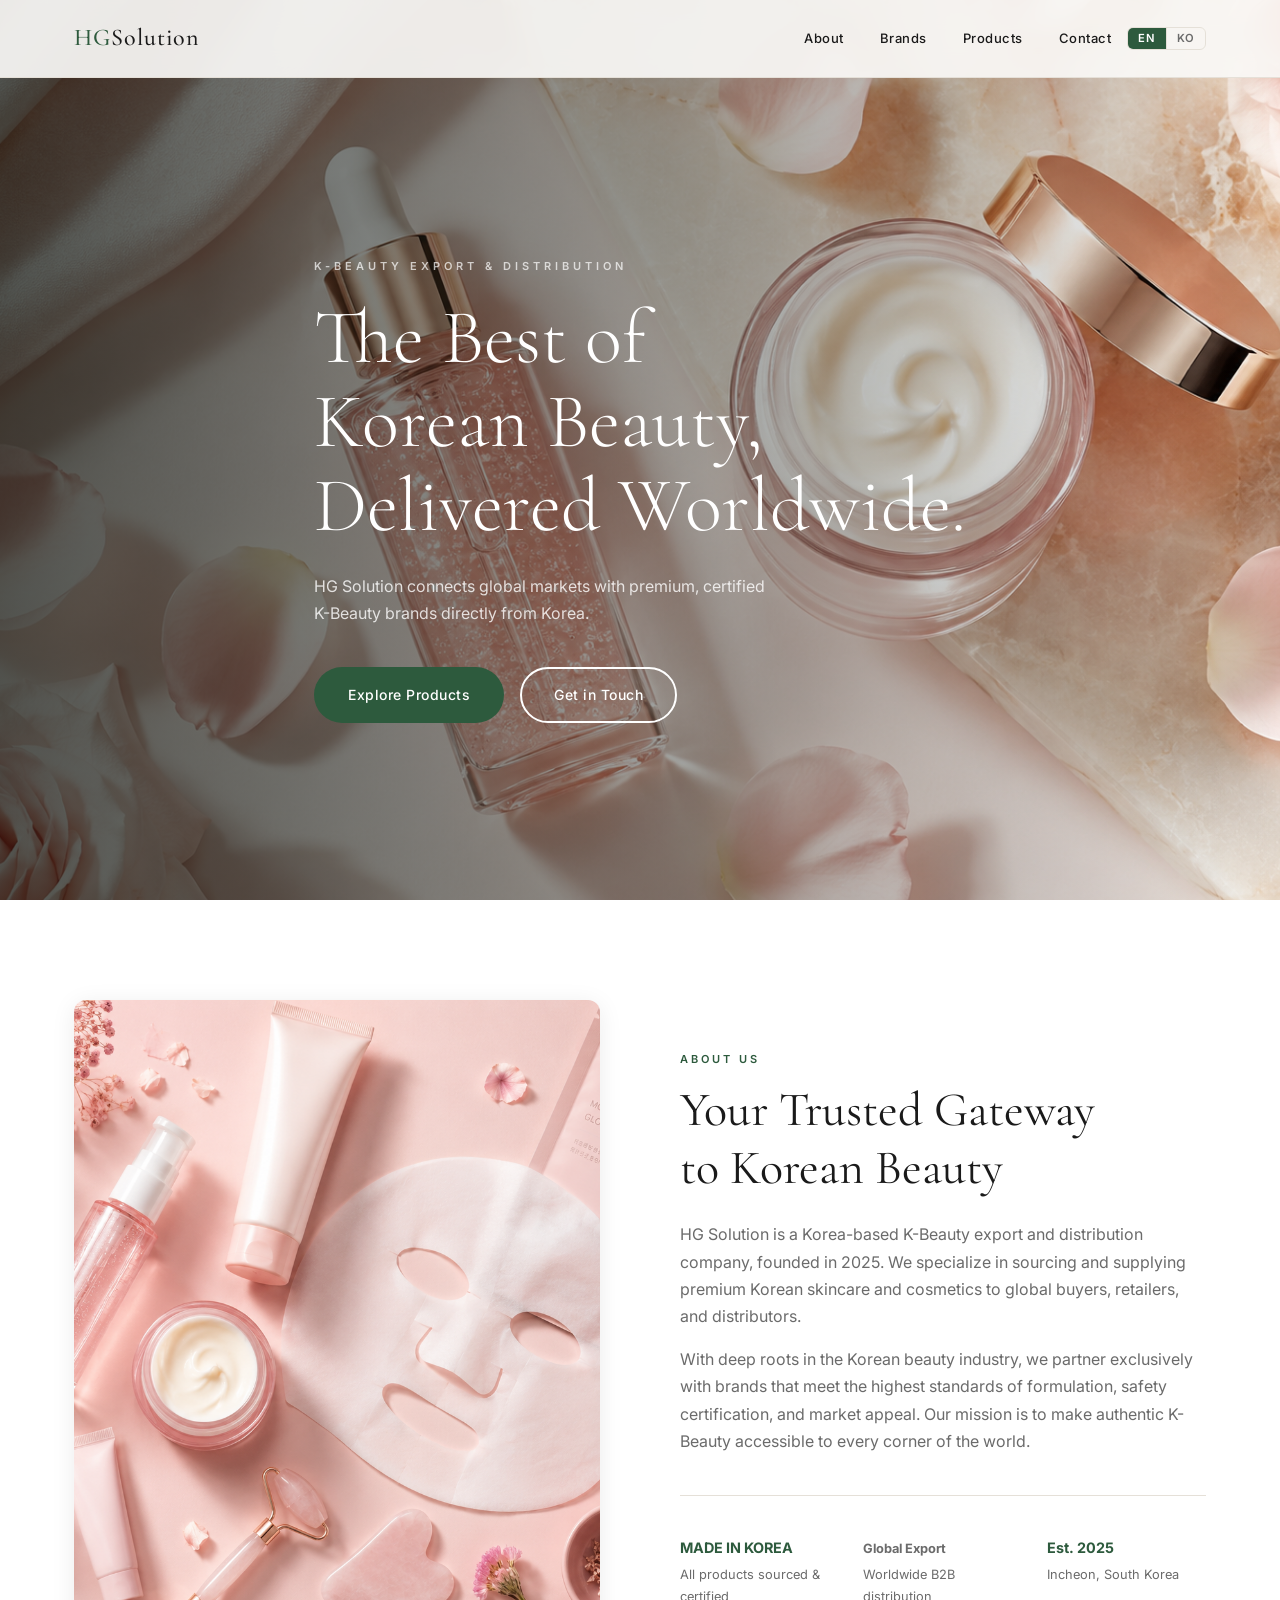
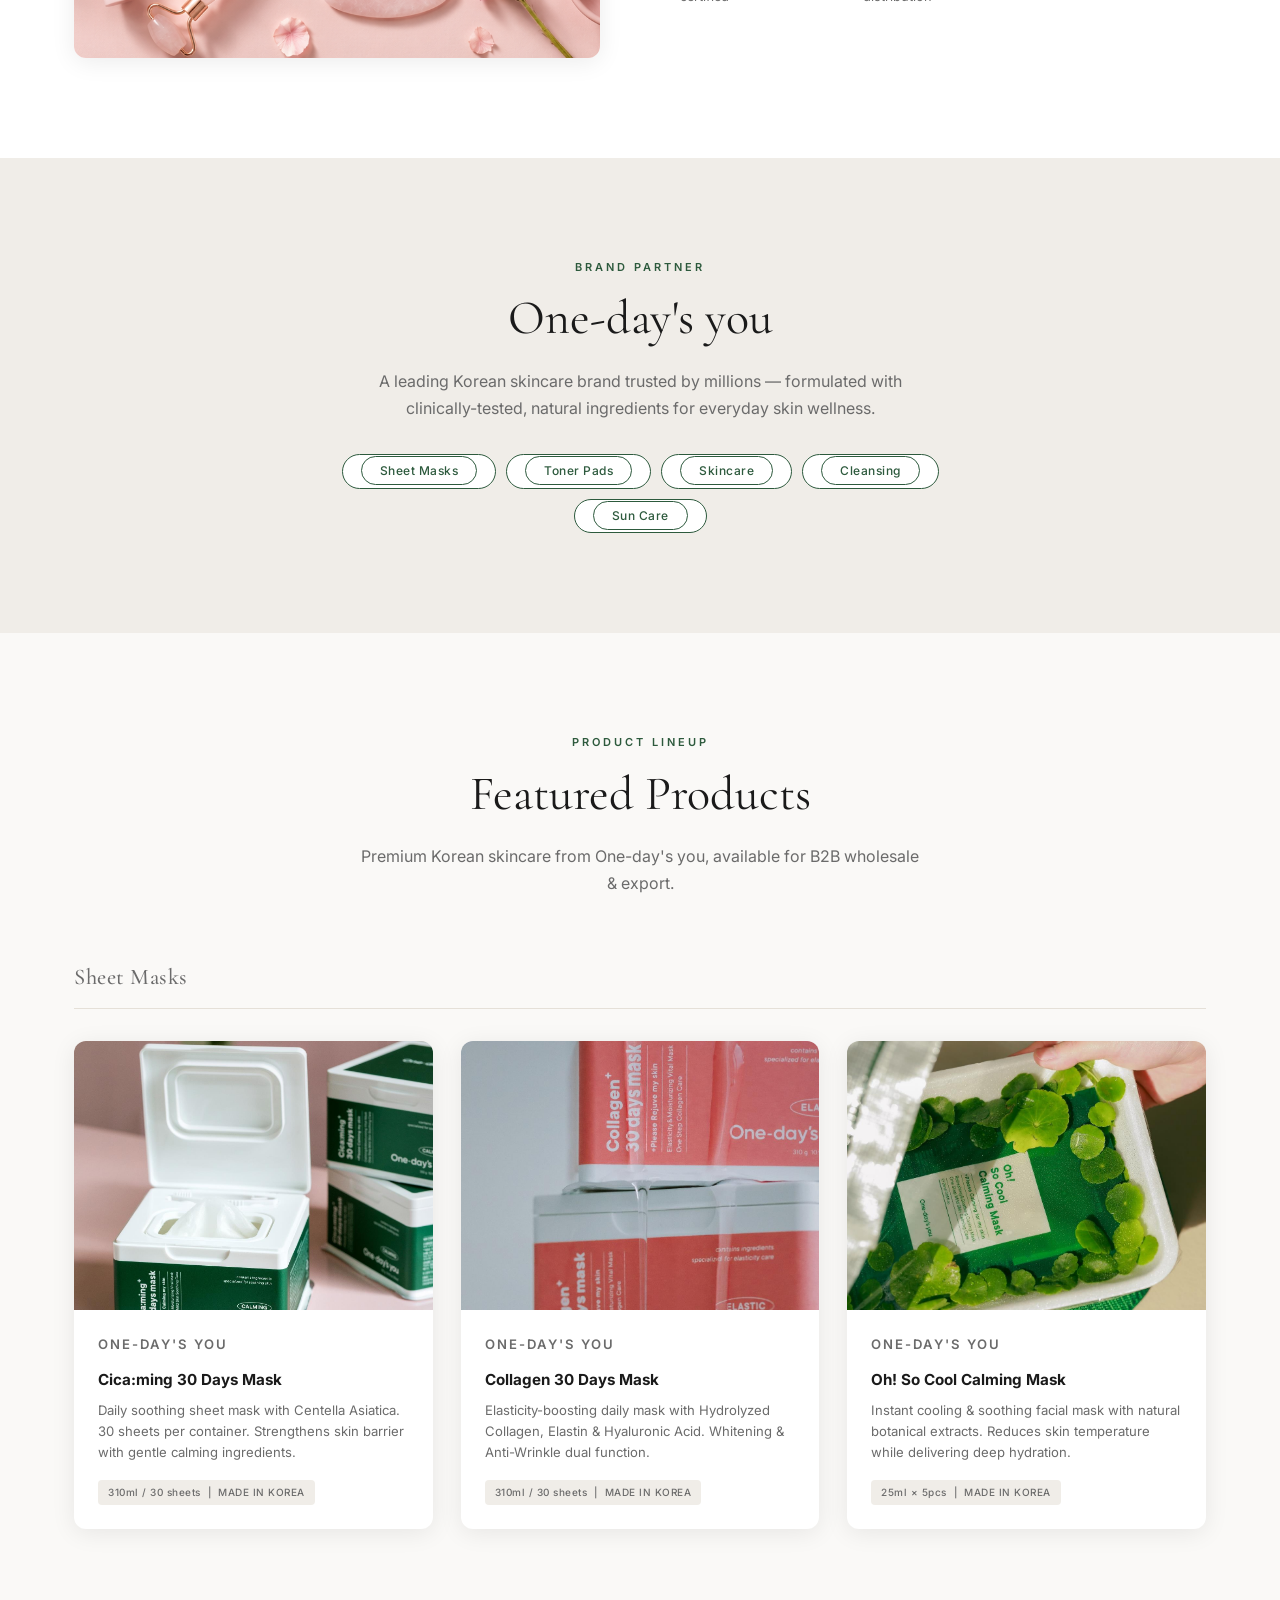
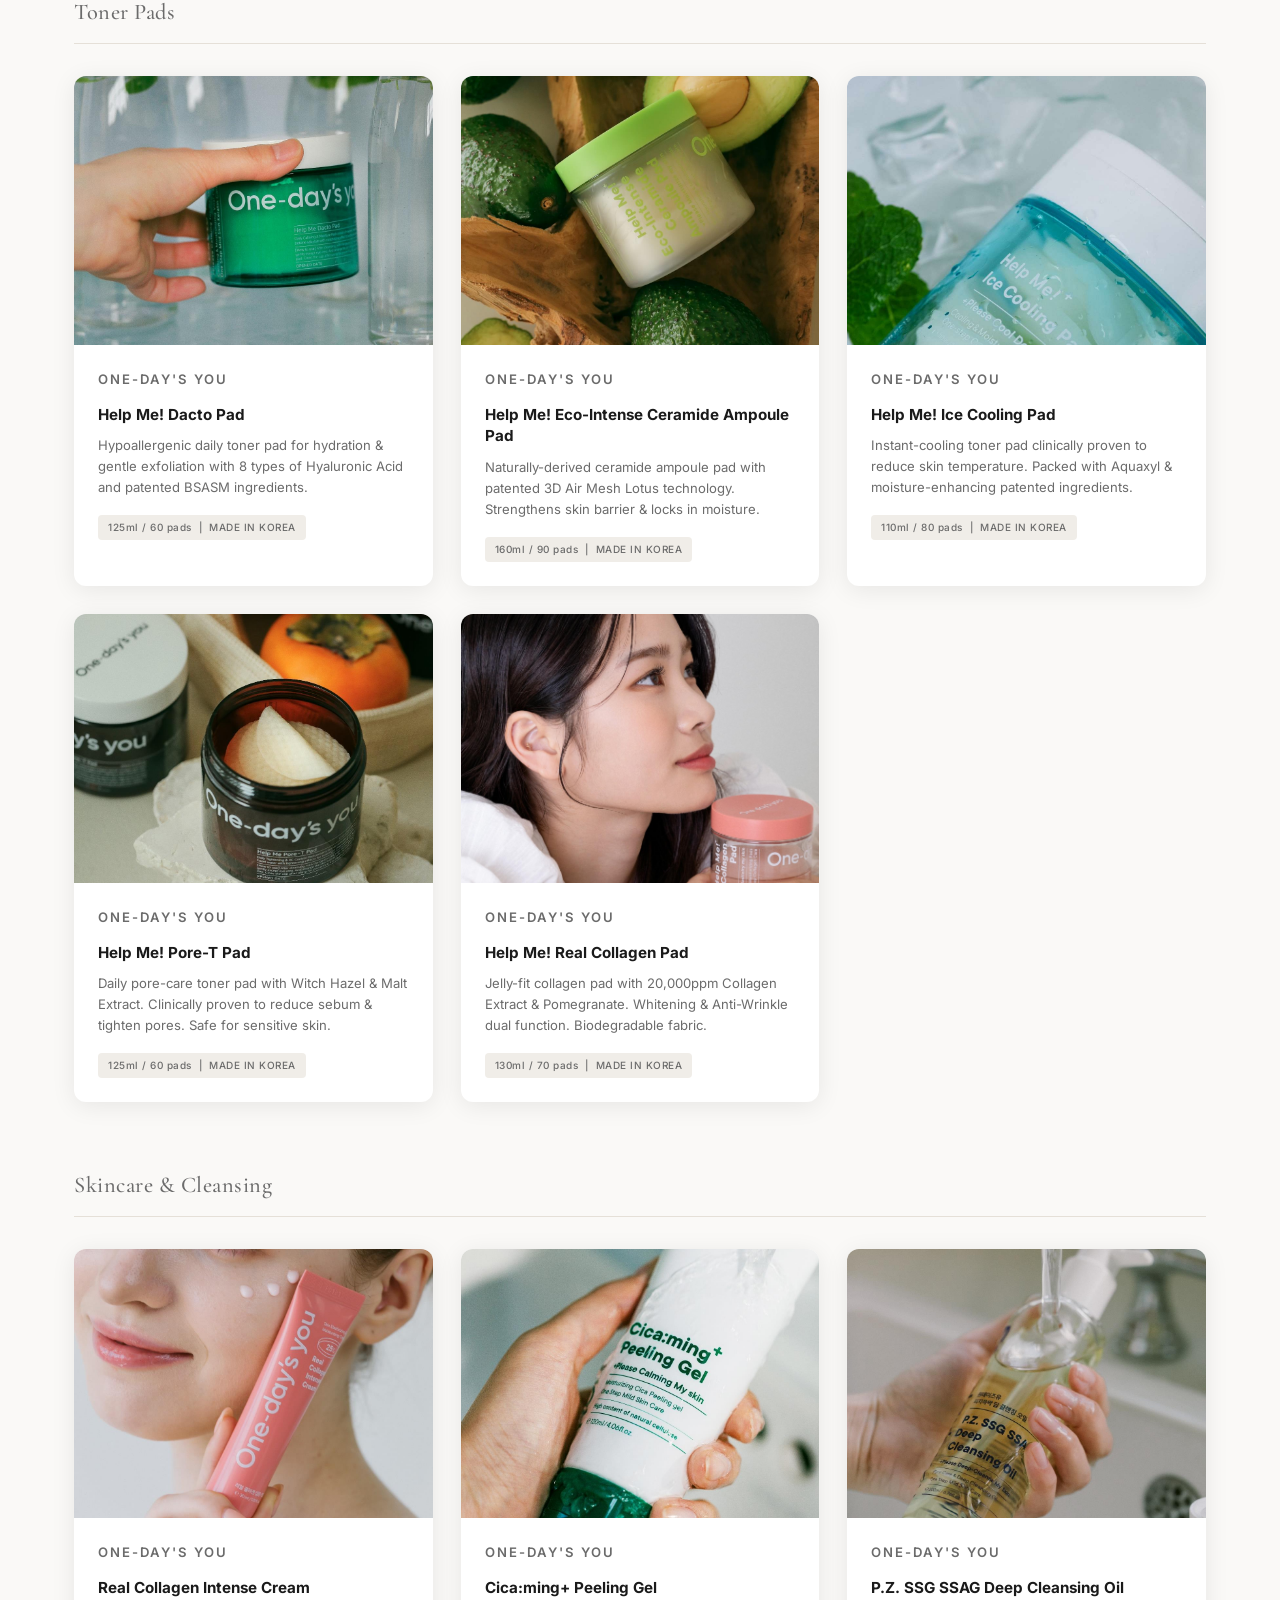
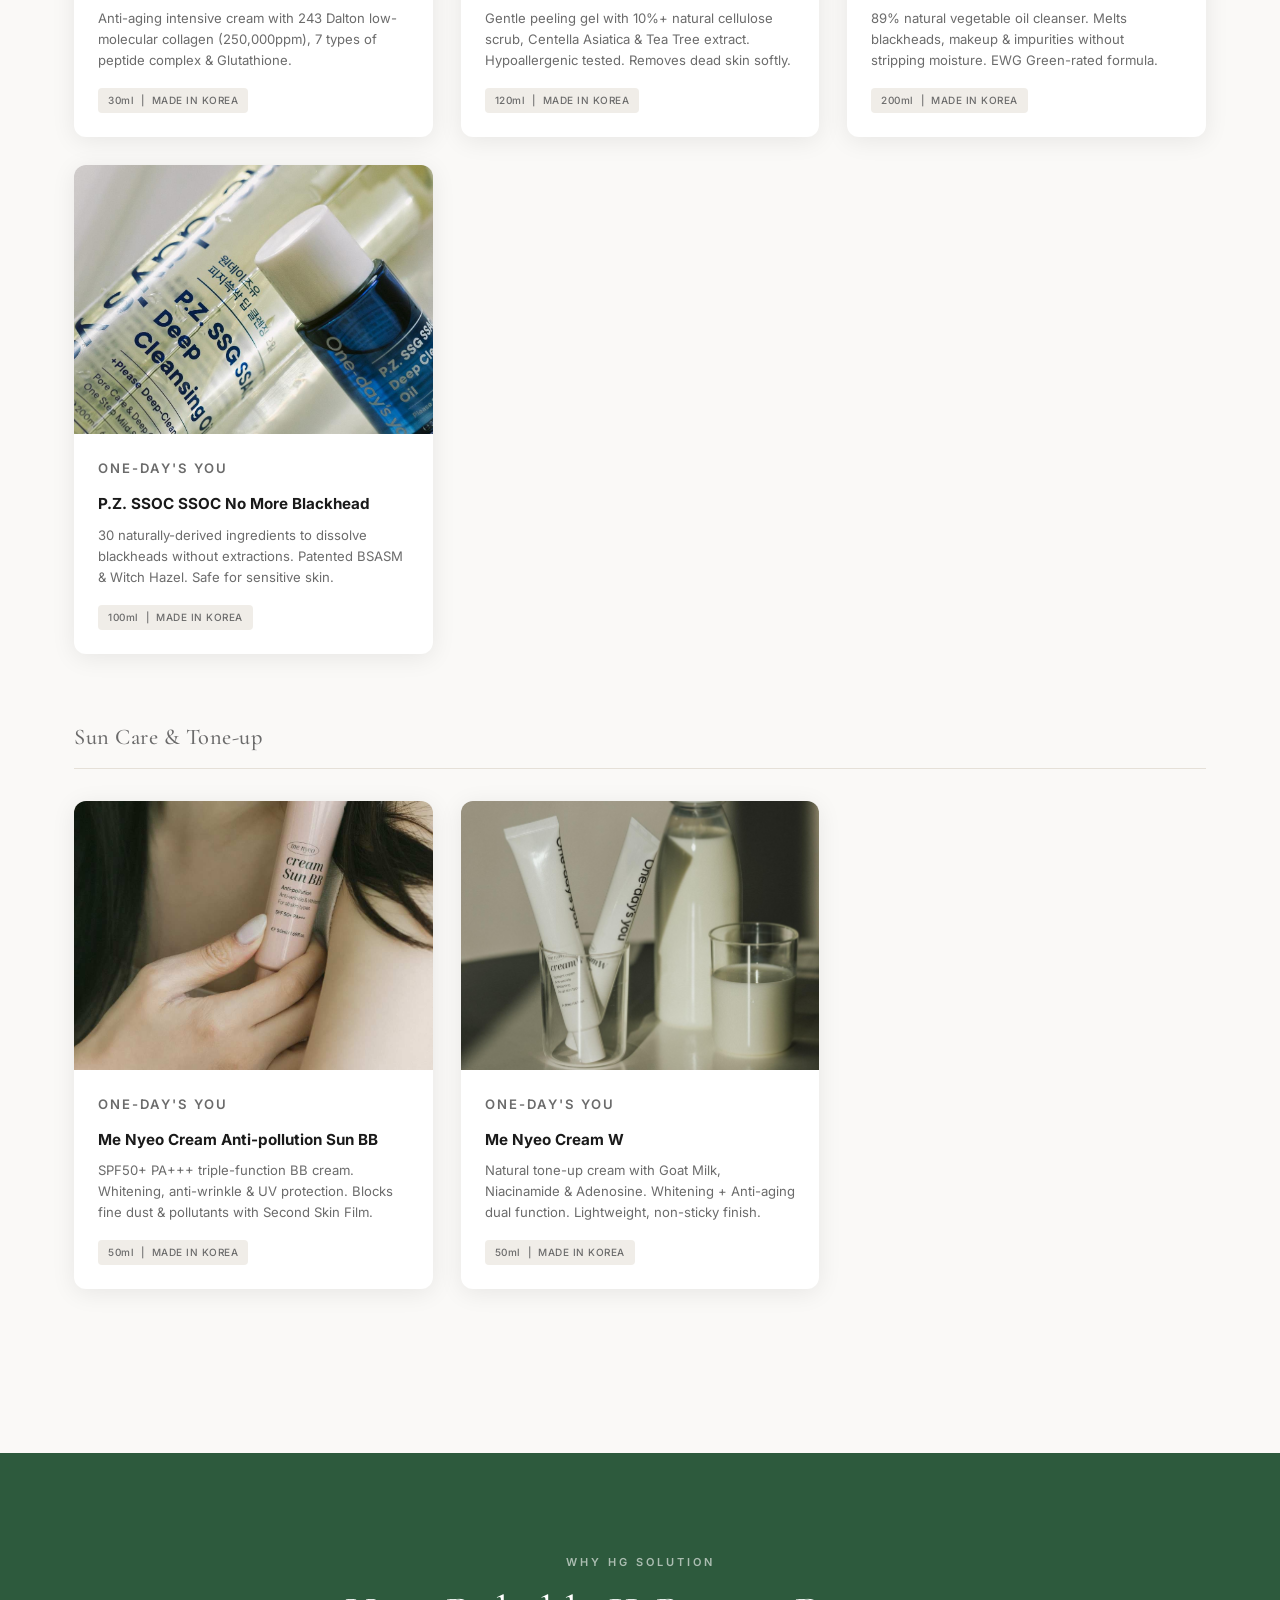
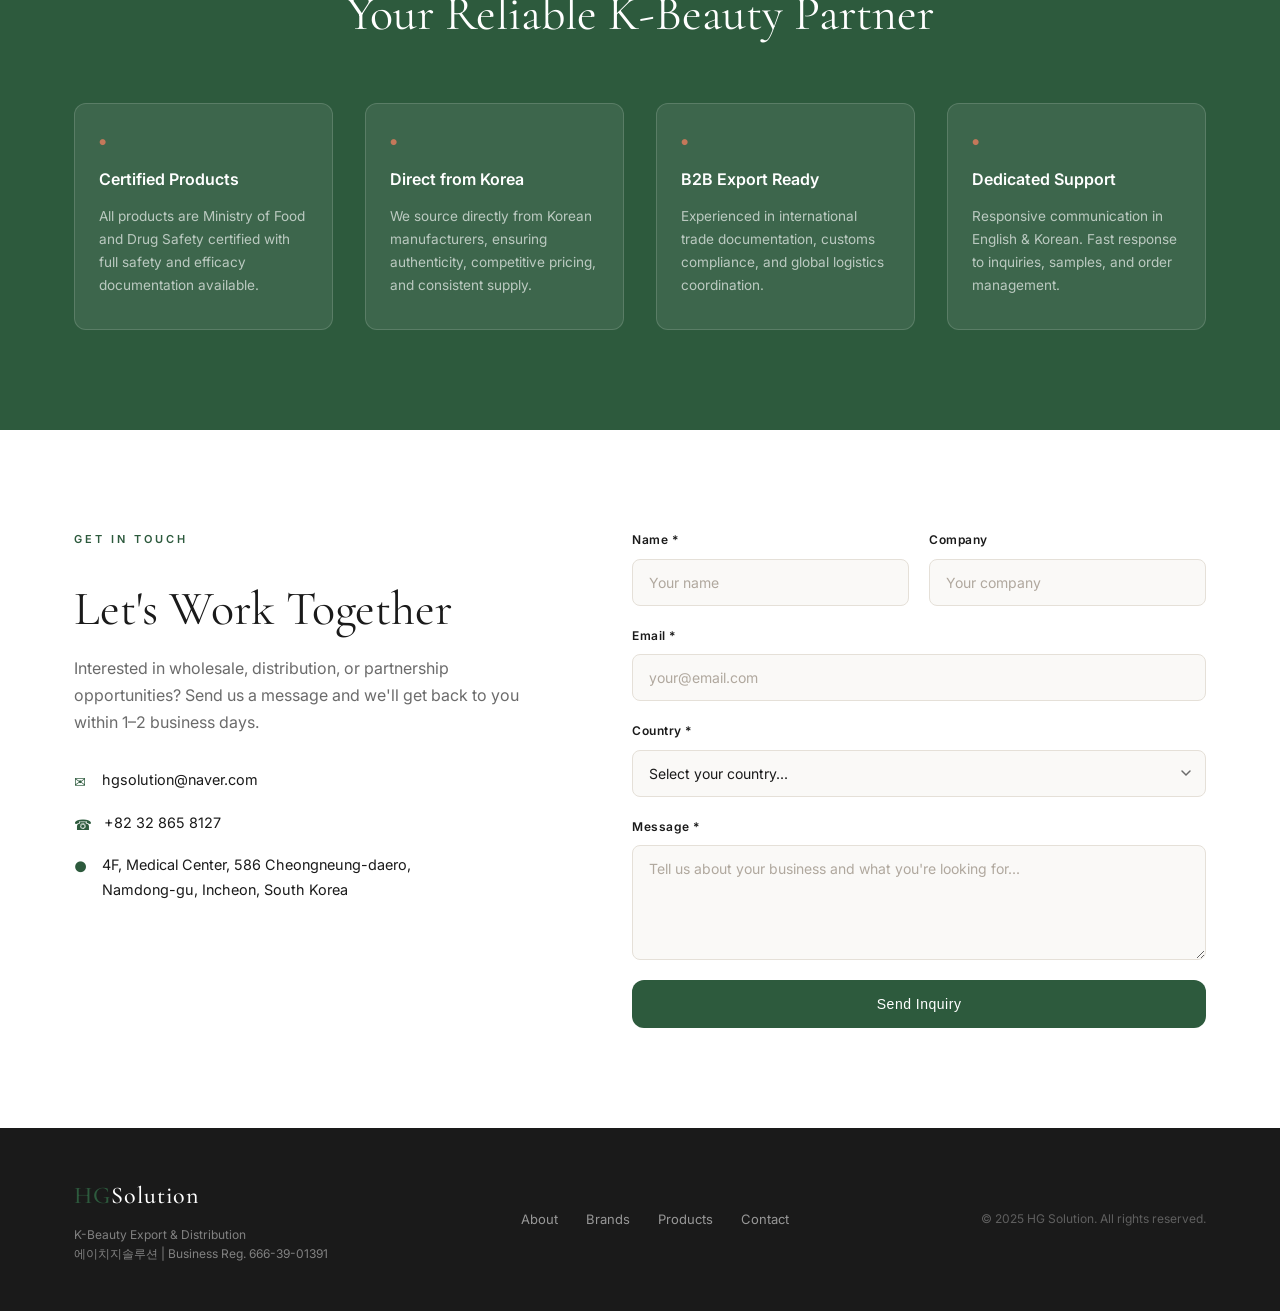
==== commit a59b20fd: "Fix bilingual issues found during Korean design review - Move data-ph-en/data-ph-ko from <option> to" ====
--- a/index.html
+++ b/index.html
@@ -398,8 +398,8 @@
         <div class="form-group">
           <label for="country"><span class="t-en">Country *</span><span class="t-ko">국가 *</span></label>
           <div style="position:relative;">
-            <select id="country" name="country" required style="width:100%;padding:14px 40px 14px 16px;border:1.5px solid #e5e0d8;border-radius:8px;font-family:'Inter',sans-serif;font-size:14px;color:#1a1a1a;background:#faf9f7;outline:none;cursor:pointer;appearance:none;-webkit-appearance:none;transition:border-color 0.2s;">
-              <option value="" data-ph-en="Select your country..." data-ph-ko="국가를 선택하세요...">Select your country...</option>
+            <select id="country" name="country" required data-ph-en="Select your country..." data-ph-ko="국가를 선택하세요..." style="width:100%;padding:14px 40px 14px 16px;border:1.5px solid #e5e0d8;border-radius:8px;font-family:'Inter',sans-serif;font-size:14px;color:#1a1a1a;background:#faf9f7;outline:none;cursor:pointer;appearance:none;-webkit-appearance:none;transition:border-color 0.2s;">
+              <option value="">Select your country...</option>
               <optgroup label="Asia Pacific">
                 <option value="CN">China</option>
                 <option value="JP">Japan</option>
--- a/style.css
+++ b/style.css
@@ -122,7 +122,7 @@
 }
 .logo__hg { color: var(--clr-accent); }
 .logo__sol { color: var(--clr-dark); }
-.nav { display: flex; gap: 36px; }
+.nav { display: flex; gap: 36px; margin-left: auto; }
 .nav a {
   font-size: 13px;
   font-weight: 500;
@@ -513,12 +513,11 @@
   display: flex;
   align-items: center;
   margin-left: 16px;
-  border: 1.5px solid rgba(255,255,255,0.35);
+  border: 1.5px solid var(--clr-border);
   border-radius: 6px;
   overflow: hidden;
   flex-shrink: 0;
 }
-.header.scrolled .lang-switch { border-color: var(--clr-border); }
 
 .lang-btn {
   background: transparent;
@@ -529,16 +528,14 @@
   font-weight: 600;
   letter-spacing: 0.06em;
   cursor: pointer;
-  color: rgba(255,255,255,0.6);
+  color: var(--clr-gray);
   transition: all 0.2s;
   line-height: 1;
 }
-.lang-btn + .lang-btn { border-left: 1.5px solid rgba(255,255,255,0.35); }
-.header.scrolled .lang-btn { color: var(--clr-gray); }
-.header.scrolled .lang-btn + .lang-btn { border-left-color: var(--clr-border); }
-
-.lang-btn--active { background: rgba(255,255,255,0.2); color: #fff; }
-.header.scrolled .lang-btn--active { background: var(--clr-accent); color: #fff; }
+.lang-btn + .lang-btn { border-left: 1.5px solid var(--clr-border); }
+.lang-btn:hover:not(.lang-btn--active) { color: var(--clr-dark); }
+
+.lang-btn--active { background: var(--clr-accent); color: #fff; }
 
 /* Korean font tuning */
 html[data-lang="ko"] body { word-break: keep-all; }
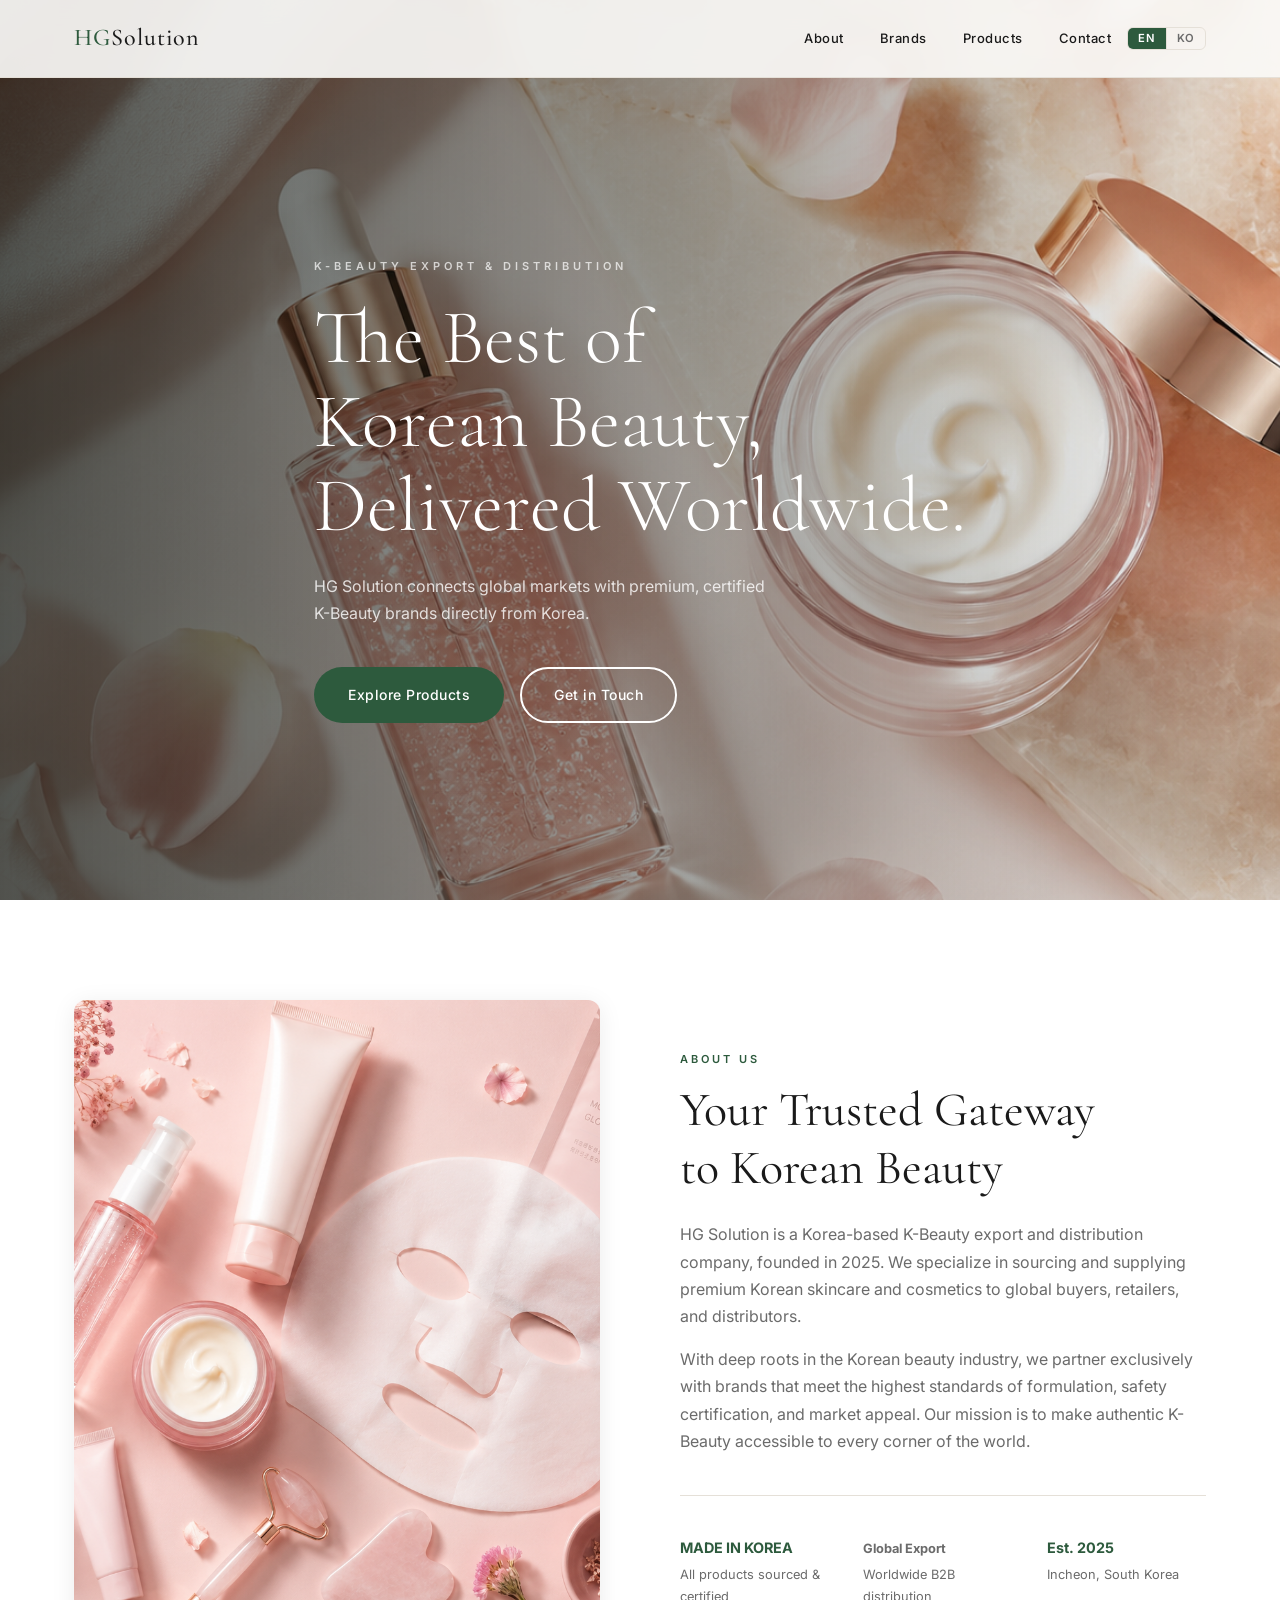
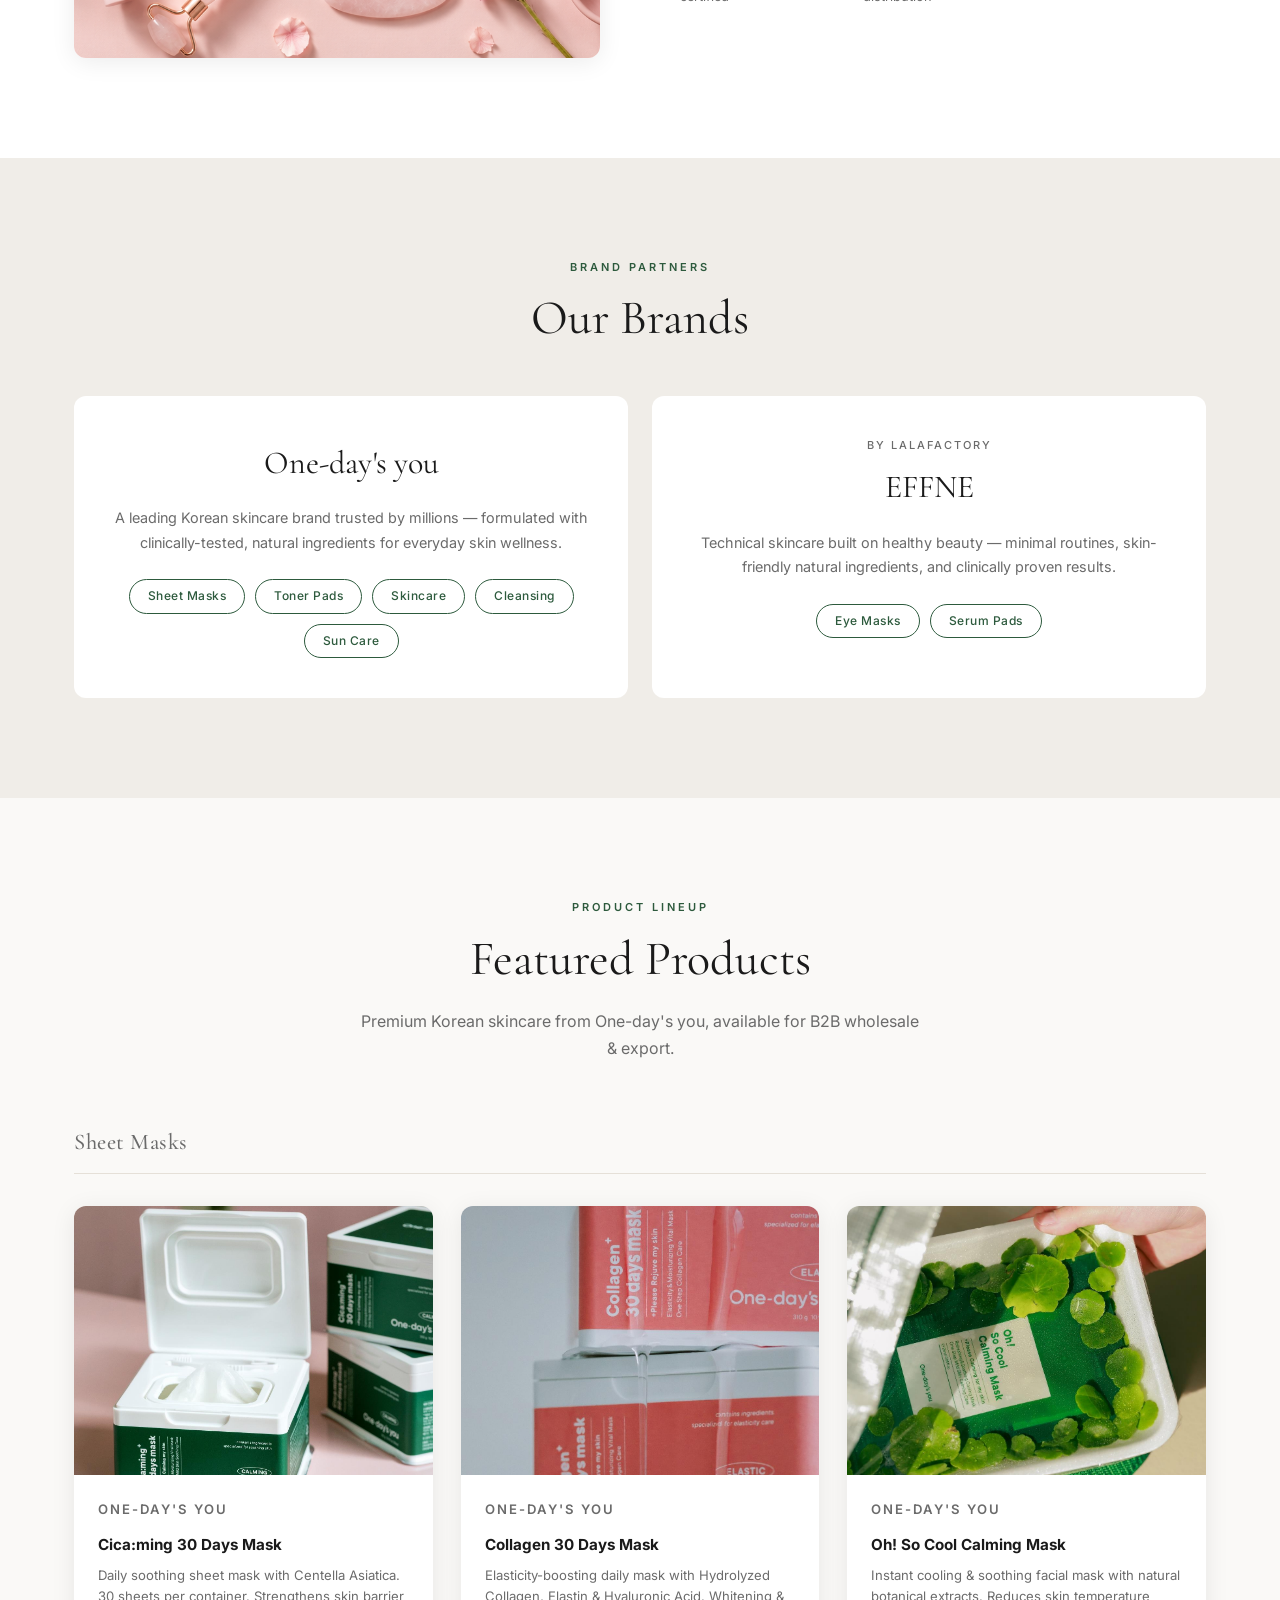
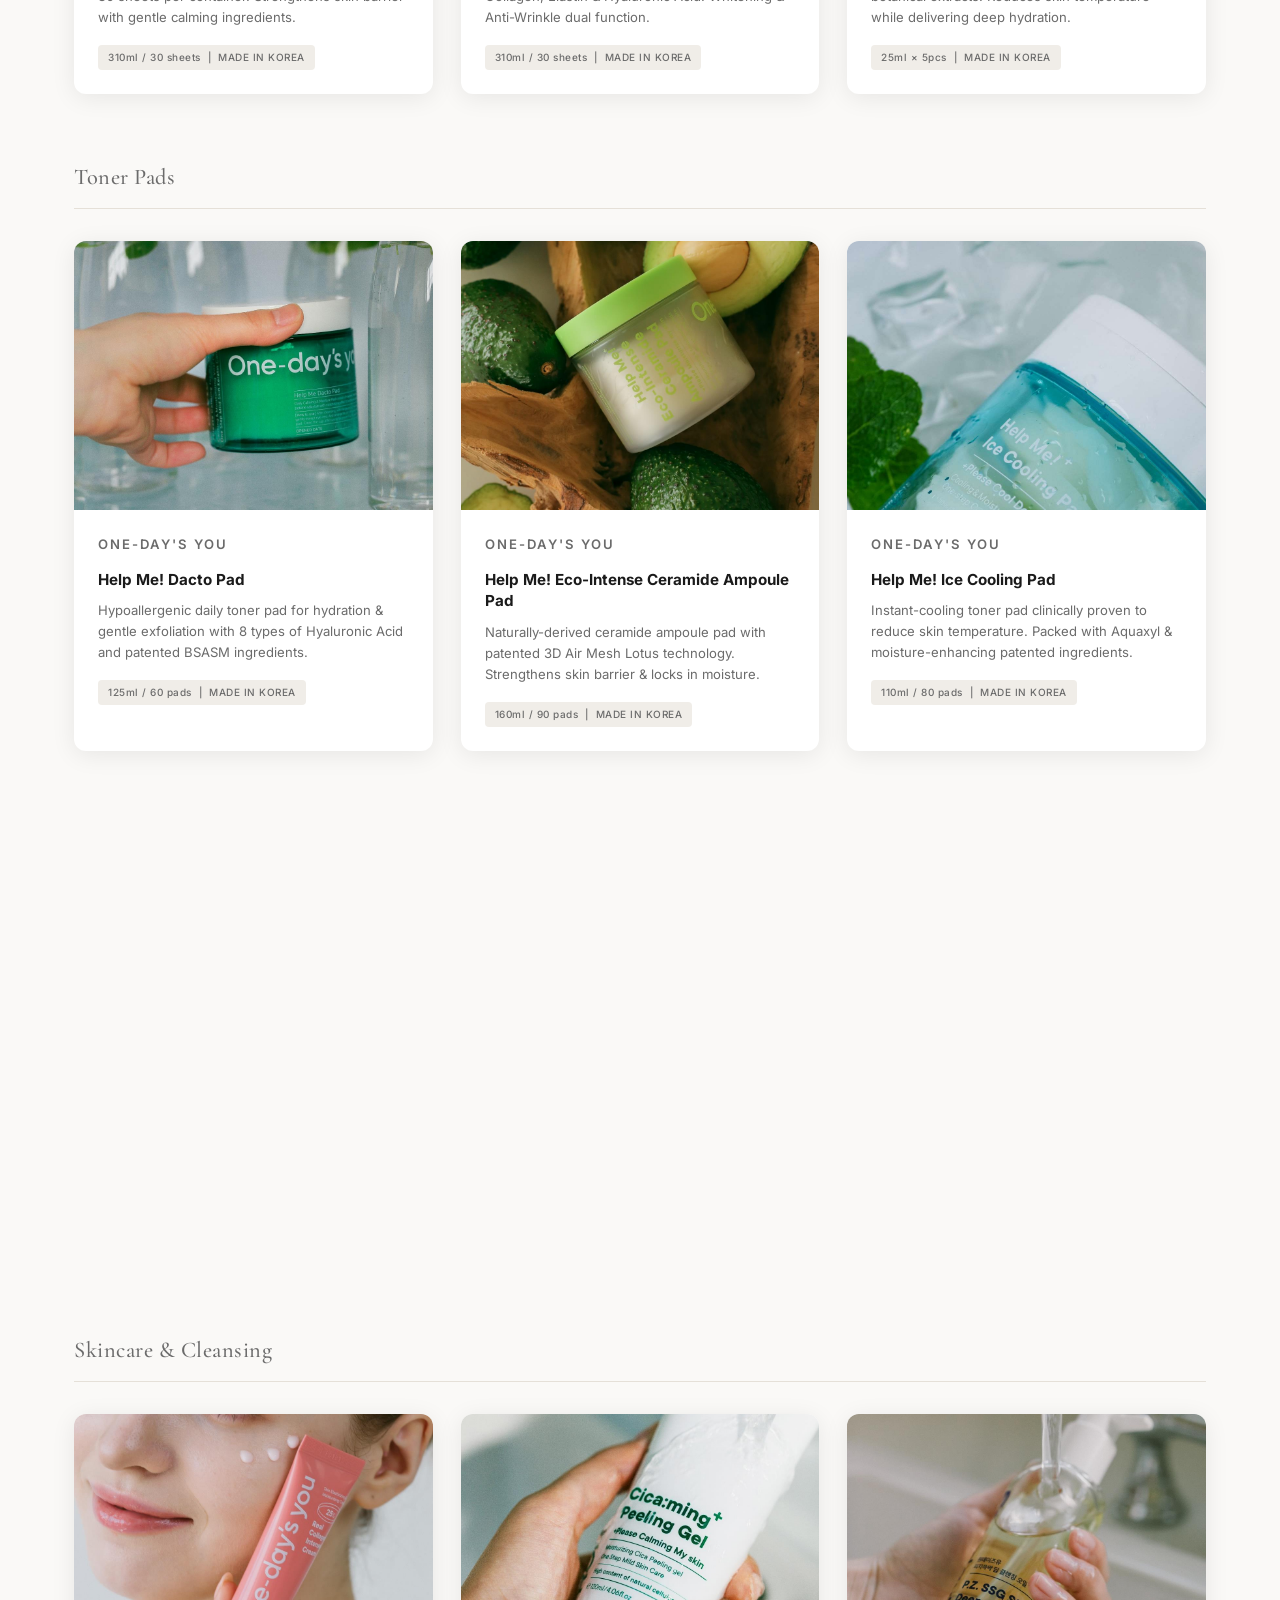
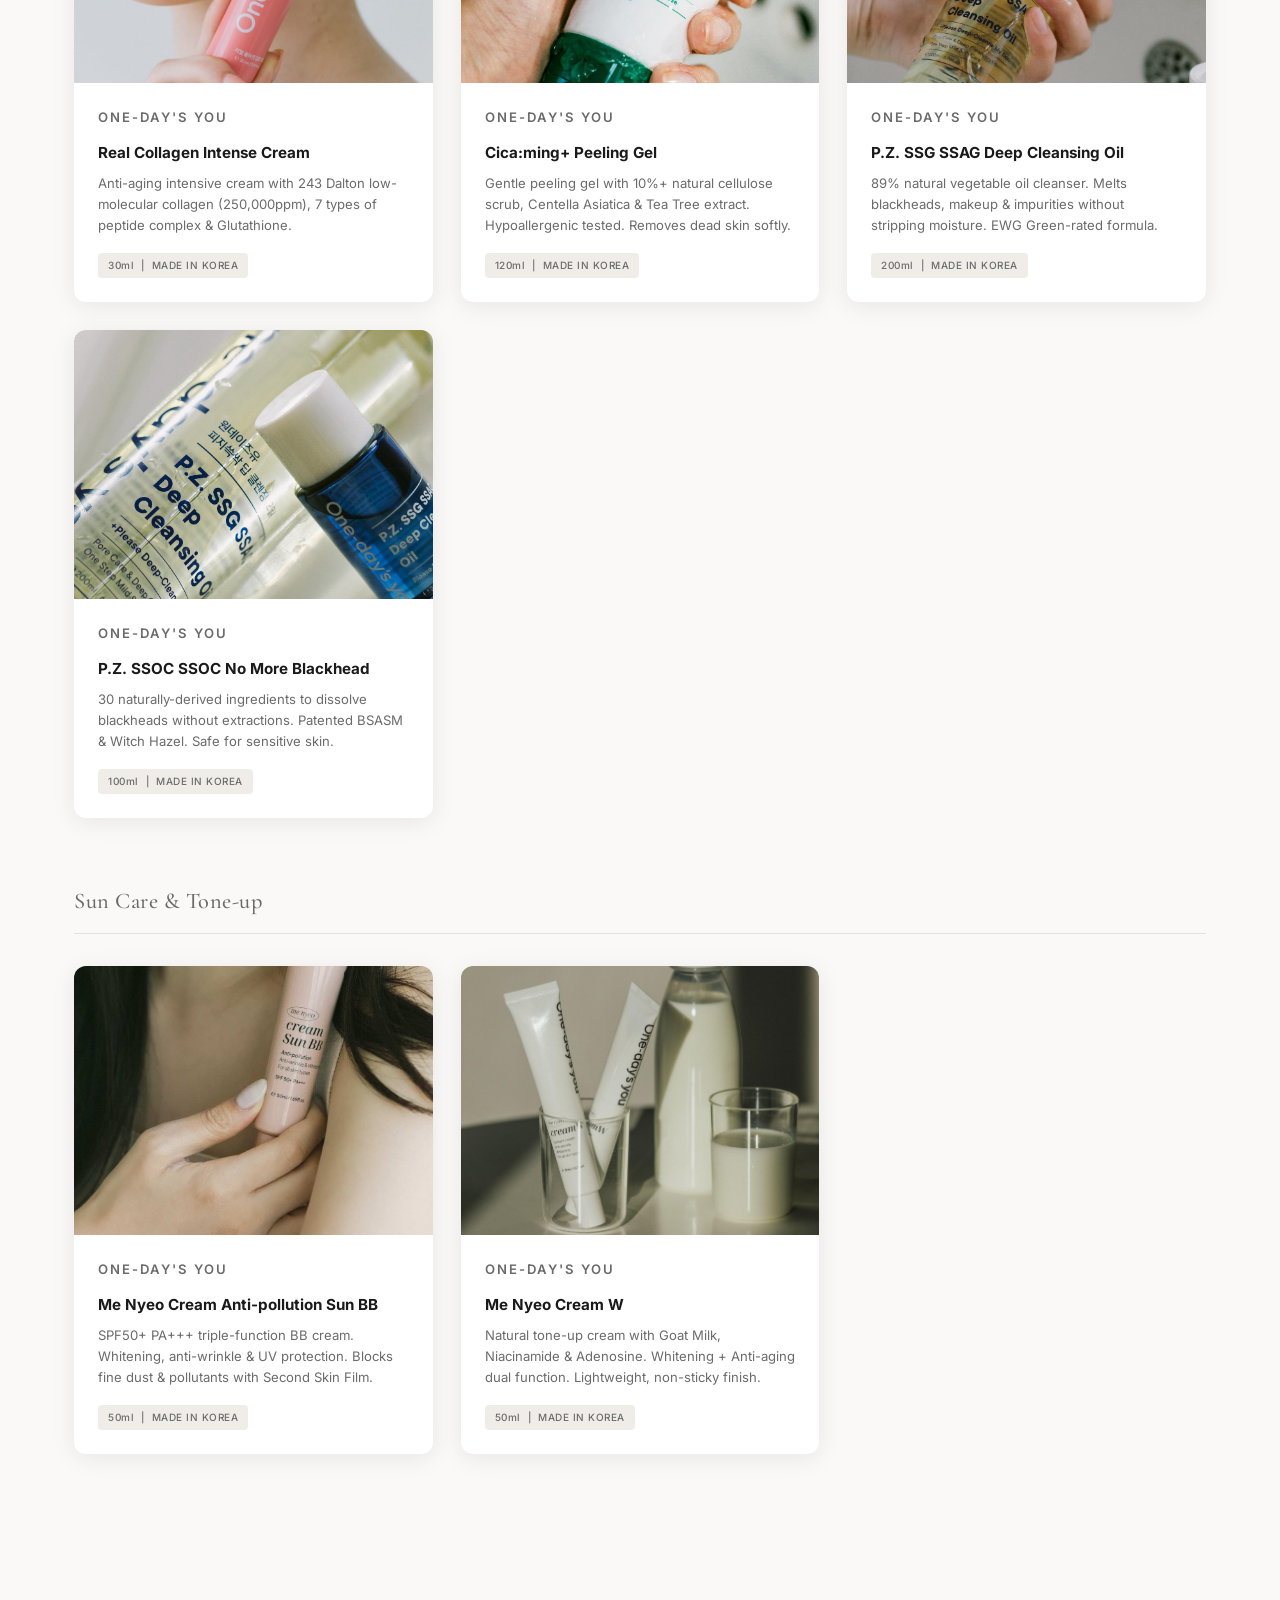
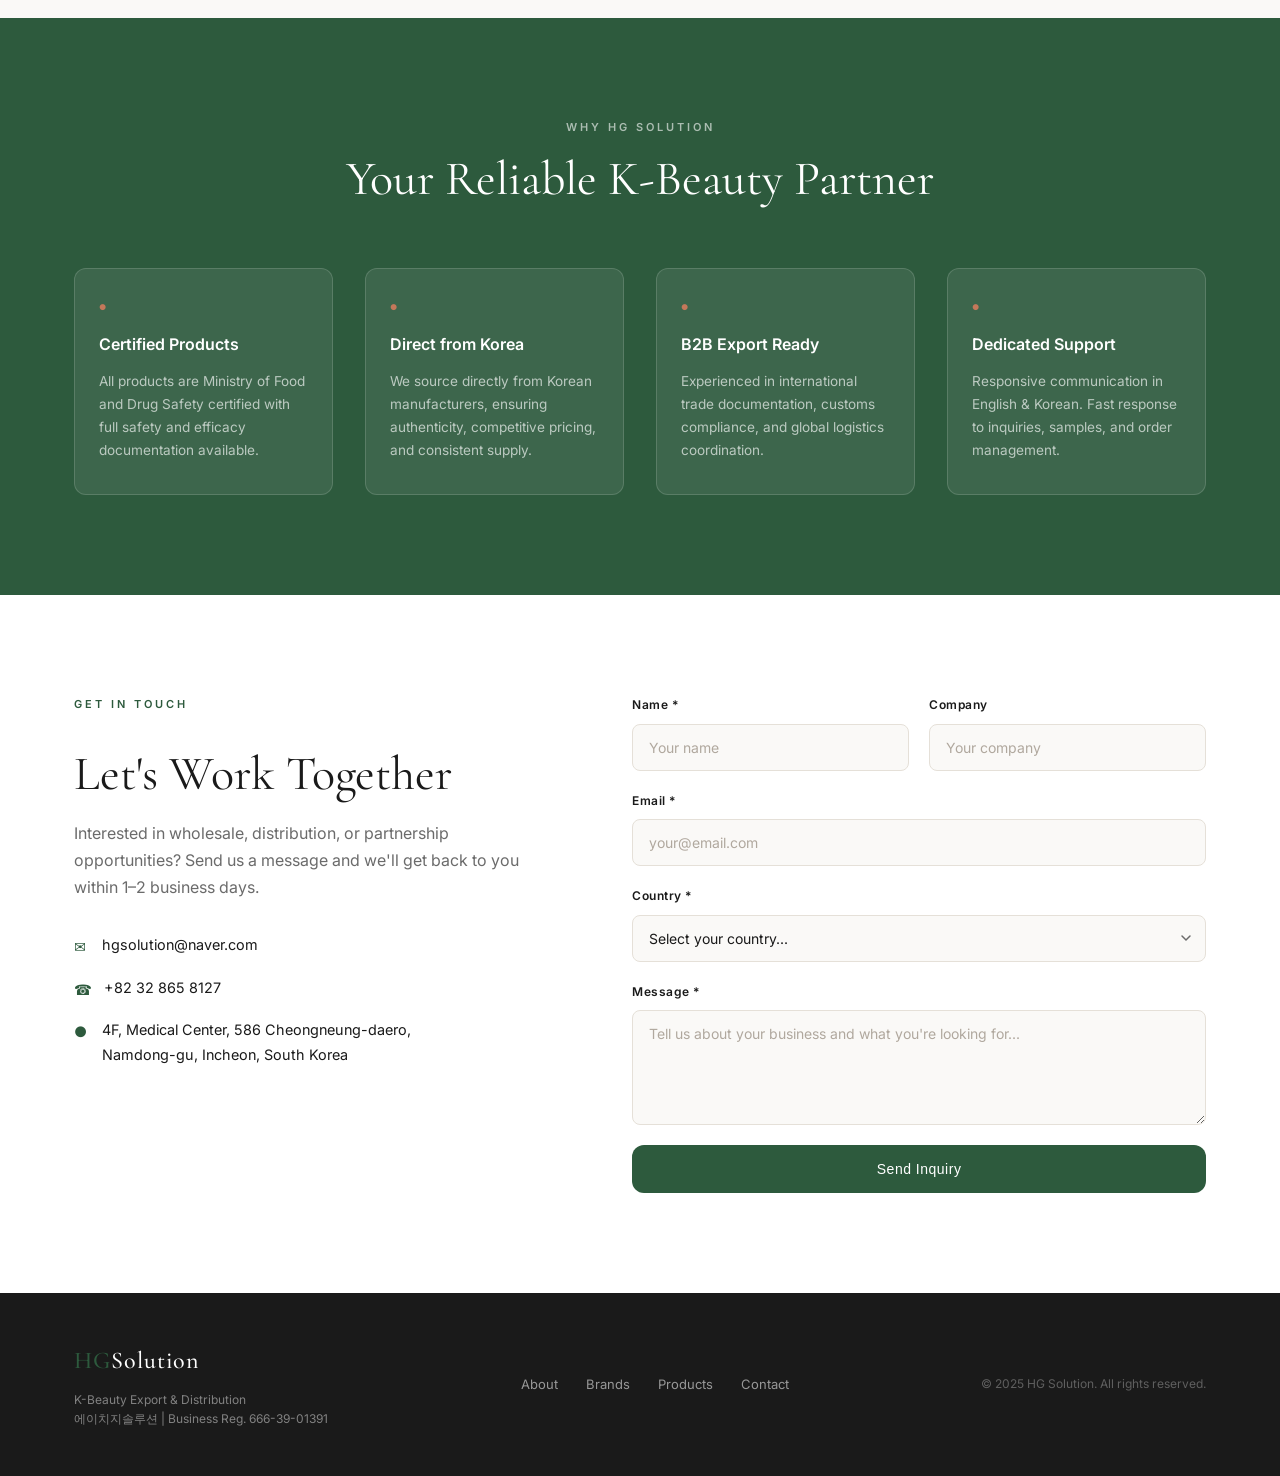
==== commit 4aa4ce88: "Add EFFNE (lalafactory) brand and 5 new products Brand section (index.html): - Redesigned single-bra" ====
--- a/index.html
+++ b/index.html
@@ -97,21 +97,38 @@
 
   <!-- ===== BRAND ===== -->
   <section class="brand section" id="brands">
-    <div class="container brand__inner">
-      <p class="label label--center"><span class="t-en">Brand Partner</span><span class="t-ko">브랜드 파트너</span></p>
-      <h2 class="text-center">One-day's you</h2>
-      <p class="brand__sub text-center t-en">
-        A leading Korean skincare brand trusted by millions — formulated with clinically-tested, natural ingredients for everyday skin wellness.
-      </p>
-      <p class="brand__sub text-center t-ko">
-        수백만 명이 신뢰하는 프리미엄 한국 스킨케어 브랜드 — 임상 검증된 천연 성분으로 매일의 피부 건강을 위해 설계되었습니다.
-      </p>
-      <div class="brand__tags">
-        <span><span class="t-en">Sheet Masks</span><span class="t-ko">시트 마스크</span></span>
-        <span><span class="t-en">Toner Pads</span><span class="t-ko">토너 패드</span></span>
-        <span><span class="t-en">Skincare</span><span class="t-ko">스킨케어</span></span>
-        <span><span class="t-en">Cleansing</span><span class="t-ko">클렌징</span></span>
-        <span><span class="t-en">Sun Care</span><span class="t-ko">선케어</span></span>
+    <div class="container">
+      <p class="label label--center"><span class="t-en">Brand Partners</span><span class="t-ko">브랜드 파트너</span></p>
+      <h2 class="text-center"><span class="t-en">Our Brands</span><span class="t-ko">취급 브랜드</span></h2>
+      <div class="brand__grid">
+
+        <!-- One-day's you -->
+        <div class="brand-card">
+          <p class="brand-card__name">One-day's you</p>
+          <p class="brand-card__sub t-en">A leading Korean skincare brand trusted by millions — formulated with clinically-tested, natural ingredients for everyday skin wellness.</p>
+          <p class="brand-card__sub t-ko">수백만 명이 신뢰하는 프리미엄 한국 스킨케어 브랜드 — 임상 검증된 천연 성분으로 매일의 피부 건강을 위해 설계되었습니다.</p>
+          <div class="brand__tags">
+            <span><span class="t-en">Sheet Masks</span><span class="t-ko">시트 마스크</span></span>
+            <span><span class="t-en">Toner Pads</span><span class="t-ko">토너 패드</span></span>
+            <span><span class="t-en">Skincare</span><span class="t-ko">스킨케어</span></span>
+            <span><span class="t-en">Cleansing</span><span class="t-ko">클렌징</span></span>
+            <span><span class="t-en">Sun Care</span><span class="t-ko">선케어</span></span>
+          </div>
+        </div>
+
+        <!-- EFFNE by lalafactory -->
+        <div class="brand-card">
+          <p class="brand-card__maker t-en">by lalafactory</p>
+          <p class="brand-card__maker t-ko">by 라라팩토리</p>
+          <p class="brand-card__name">EFFNE</p>
+          <p class="brand-card__sub t-en">Technical skincare built on healthy beauty — minimal routines, skin-friendly natural ingredients, and clinically proven results.</p>
+          <p class="brand-card__sub t-ko">건강에서 찾은 뷰티 철학 — 최소한의 루틴, 피부 친화적 천연 성분, 임상으로 검증된 결과.</p>
+          <div class="brand__tags">
+            <span><span class="t-en">Eye Masks</span><span class="t-ko">아이 마스크</span></span>
+            <span><span class="t-en">Serum Pads</span><span class="t-ko">세럼 패드</span></span>
+          </div>
+        </div>
+
       </div>
     </div>
   </section>
@@ -337,7 +354,7 @@
         </div>
         <div class="why__card">
           <div class="why__icon">&#9679;</div>
-          <h4><span class="t-en">Direct from Korea</span><span class="t-ko">한국 직접 소싱</span></h4>
+          <h4><span class="t-en">Direct from Korea</span><span class="t-ko">한국에서서 직접 소싱</span></h4>
           <p class="t-en">We source directly from Korean manufacturers, ensuring authenticity, competitive pricing, and consistent supply.</p>
           <p class="t-ko">한국 제조사에서 직접 소싱하여 정품 보장, 경쟁력 있는 가격, 안정적인 공급을 실현합니다.</p>
         </div>
--- a/style.css
+++ b/style.css
@@ -164,6 +164,7 @@
   position: relative;
   height: 100vh;
   min-height: 640px;
+  overflow: hidden;
   display: flex;
   align-items: center;
 }
@@ -173,9 +174,11 @@
   z-index: 0;
 }
 .hero__bg img {
-  width: 100%; height: 100%;
+  width: 100%; height: 115%;
   object-fit: cover;
   object-position: center;
+  will-change: transform;
+  transform: translateY(0);
 }
 .hero__overlay {
   position: absolute;
@@ -259,14 +262,53 @@
   margin: 0 auto 32px;
   max-width: 560px;
 }
+
+/* 2-brand grid */
+.brand__grid {
+  display: grid;
+  grid-template-columns: 1fr 1fr;
+  gap: 24px;
+  margin-top: 48px;
+}
+.brand-card {
+  background: var(--clr-white);
+  border-radius: var(--radius);
+  padding: 40px 36px;
+  display: flex;
+  flex-direction: column;
+  align-items: center;
+  text-align: center;
+}
+.brand-card__maker {
+  font-size: 11px;
+  font-weight: 500;
+  letter-spacing: 2px;
+  text-transform: uppercase;
+  color: var(--clr-gray);
+  margin-bottom: 6px;
+}
+.brand-card__name {
+  font-family: var(--ff-serif);
+  font-size: 2rem;
+  font-weight: 400;
+  color: var(--clr-dark);
+  margin-bottom: 16px;
+}
+.brand-card__sub {
+  font-size: 0.9rem;
+  color: var(--clr-gray);
+  line-height: 1.7;
+  margin-bottom: 24px;
+}
+
 .brand__tags {
   display: flex;
   flex-wrap: wrap;
   gap: 10px;
   justify-content: center;
 }
-.brand__tags span {
-  background: var(--clr-white);
+.brand__tags > span {
+  background: transparent;
   color: var(--clr-accent);
   border: 1px solid var(--clr-accent);
   padding: 6px 18px;
@@ -274,6 +316,42 @@
   font-size: 12px;
   font-weight: 500;
   letter-spacing: 0.5px;
+}
+
+/* brand divider in products page */
+.brand-divider {
+  grid-column: 1 / -1;
+  display: flex;
+  align-items: center;
+  gap: 20px;
+  margin: 48px 0 8px;
+}
+.brand-divider::before,
+.brand-divider::after {
+  content: '';
+  flex: 1;
+  height: 1px;
+  background: var(--clr-border);
+}
+.brand-divider__label {
+  font-family: var(--ff-serif);
+  font-size: 1.4rem;
+  font-weight: 400;
+  color: var(--clr-dark);
+  white-space: nowrap;
+}
+.brand-divider__by {
+  font-family: var(--ff-sans);
+  font-size: 0.75rem;
+  font-weight: 400;
+  color: var(--clr-gray);
+  letter-spacing: 1px;
+  margin-left: 6px;
+}
+
+@media (max-width: 768px) {
+  .brand__grid { grid-template-columns: 1fr; gap: 16px; }
+  .brand-card { padding: 32px 24px; }
 }
 
 /* ===========================
@@ -484,6 +562,9 @@
 }
 
 @media (max-width: 768px) {
+  /* 모바일: parallax 비활성화 — 이미지 정상 높이로 복원 */
+  .hero__bg img { height: 100%; transform: none !important; }
+
   .section { padding: 72px 0; }
   .nav { display: none; }
   .nav-toggle { display: block; }
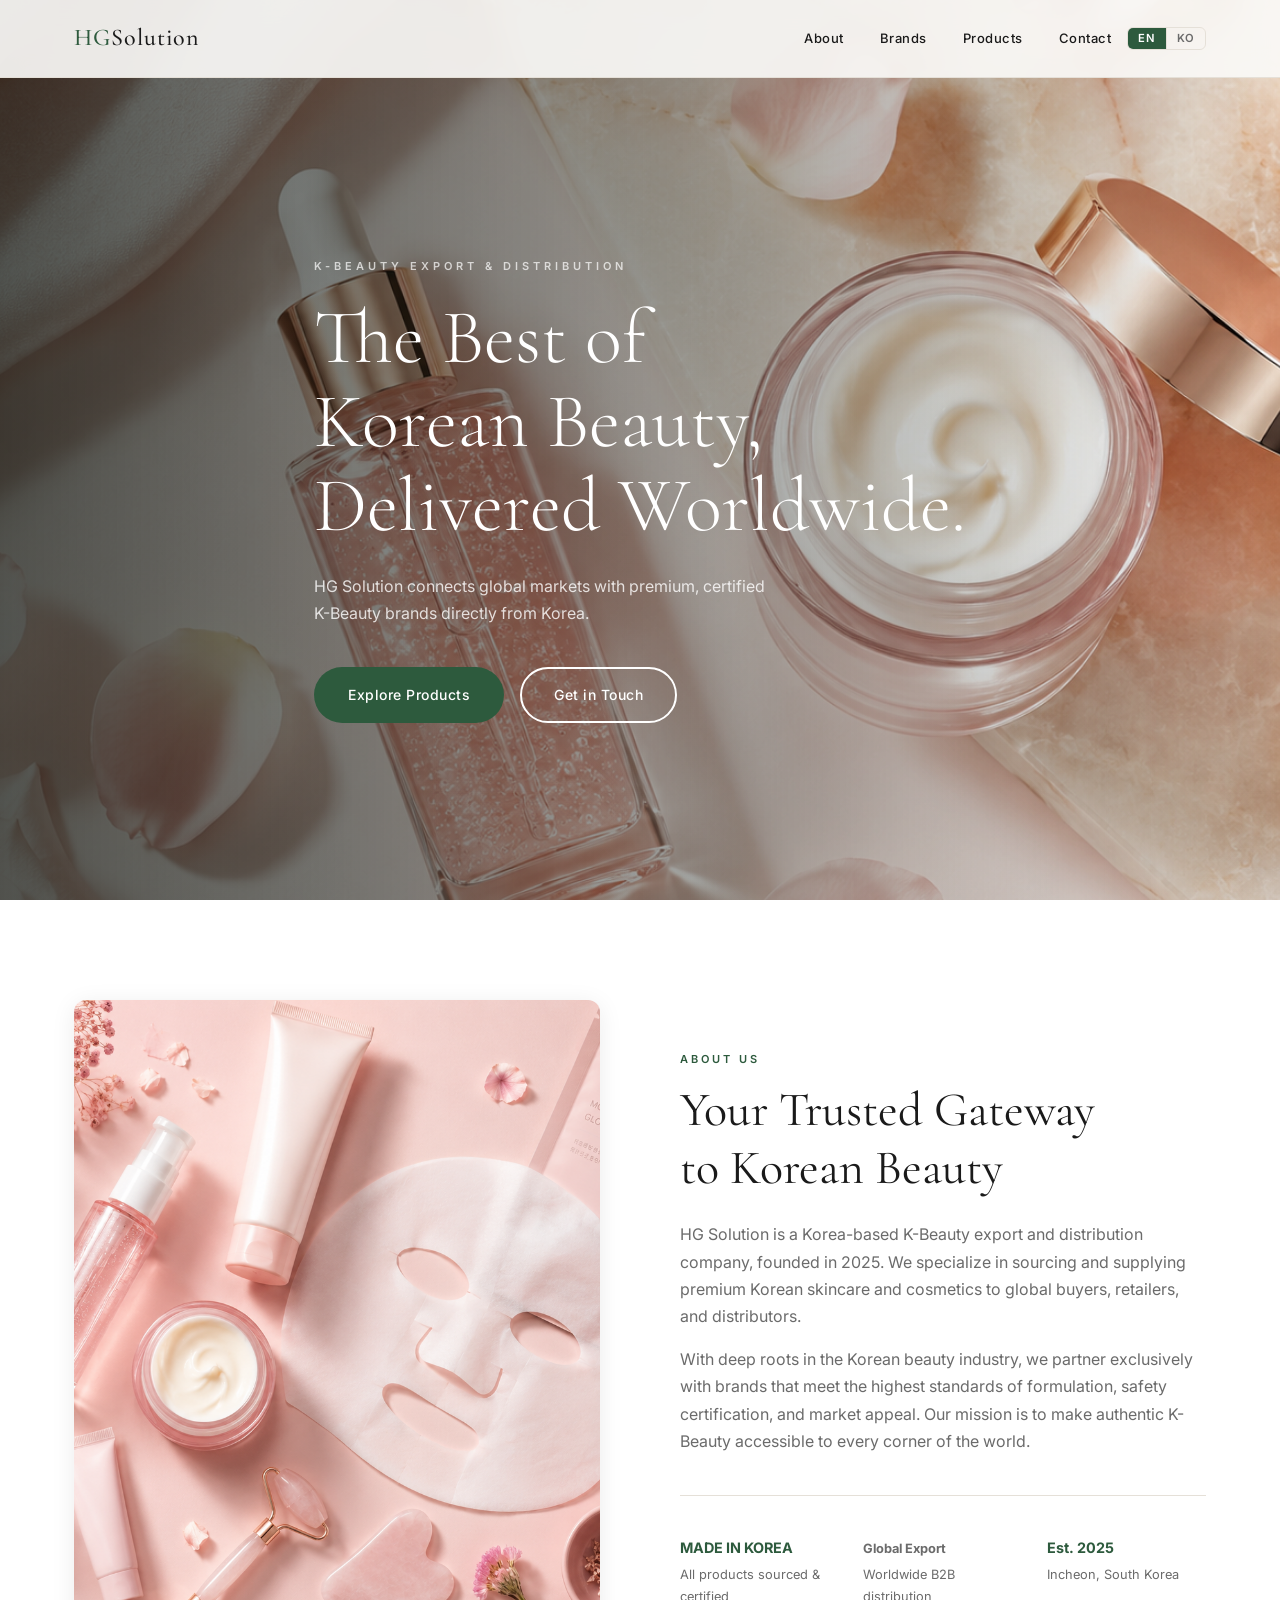
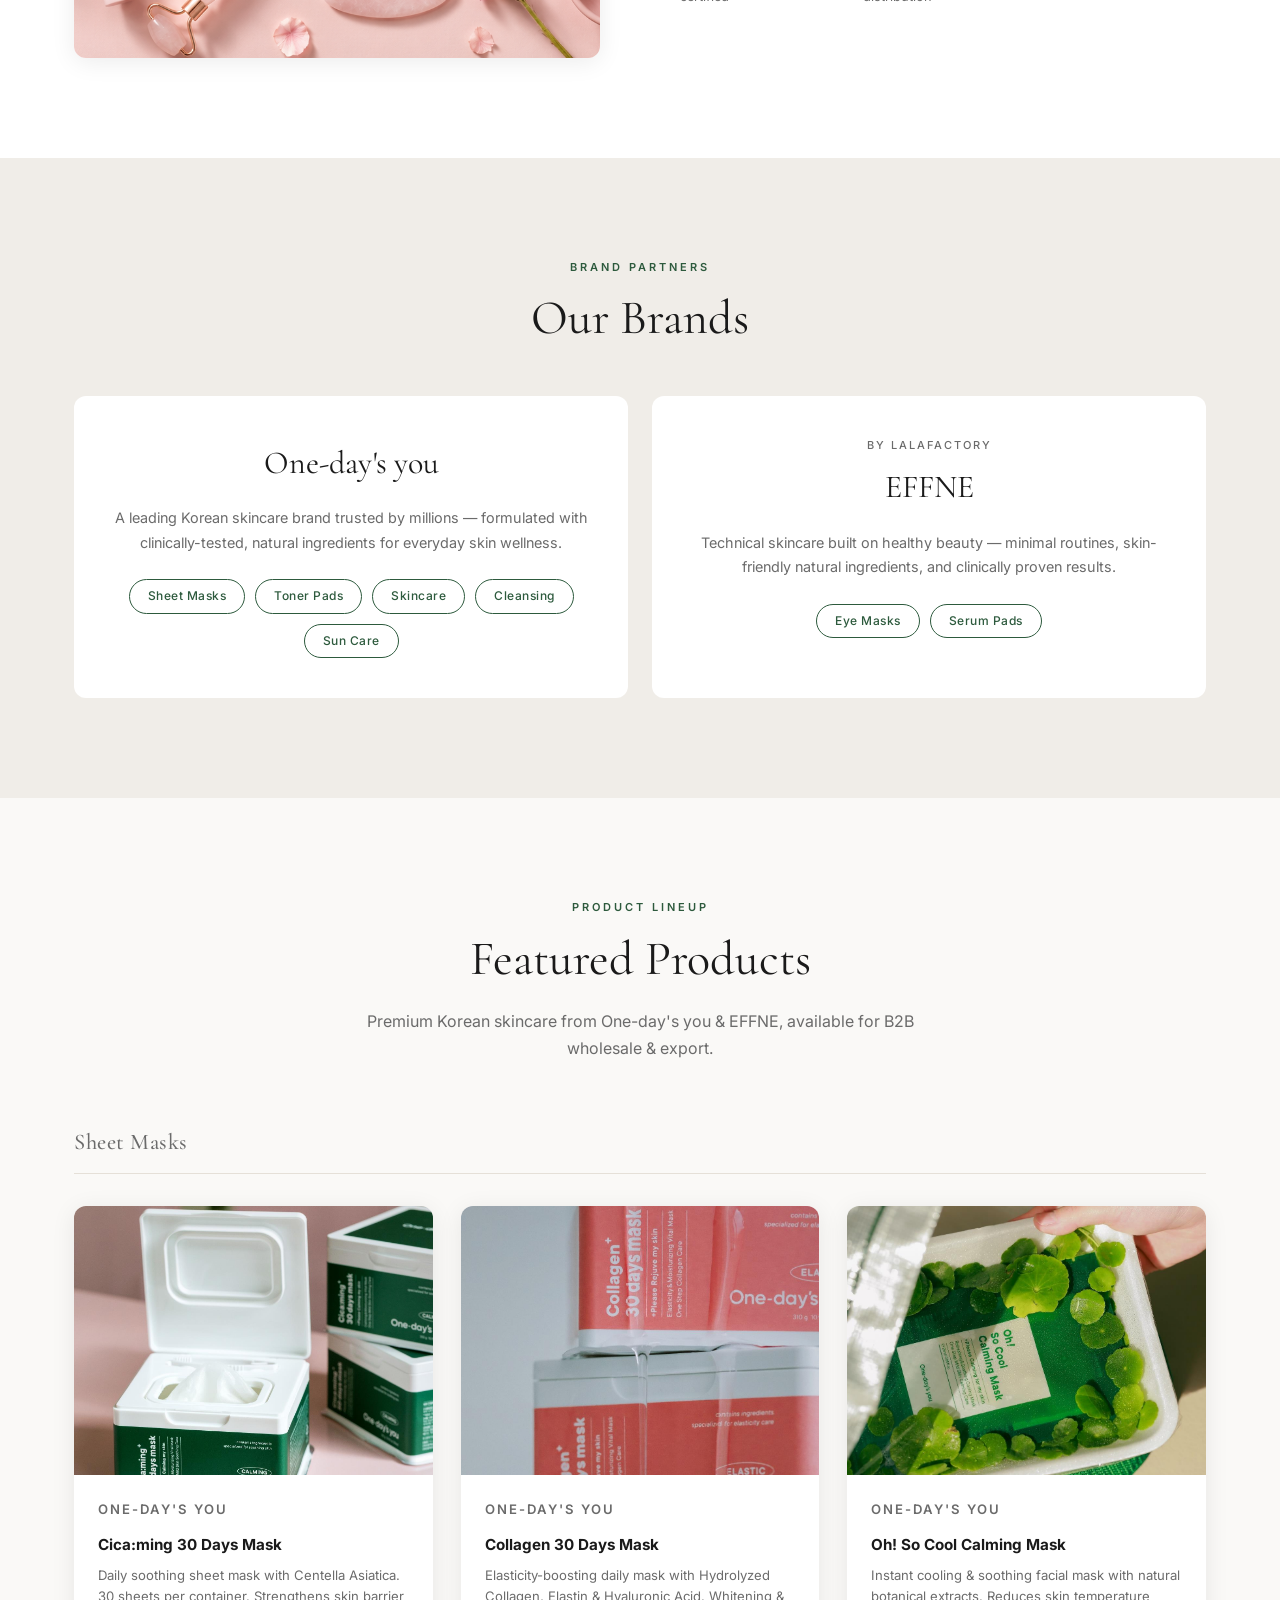
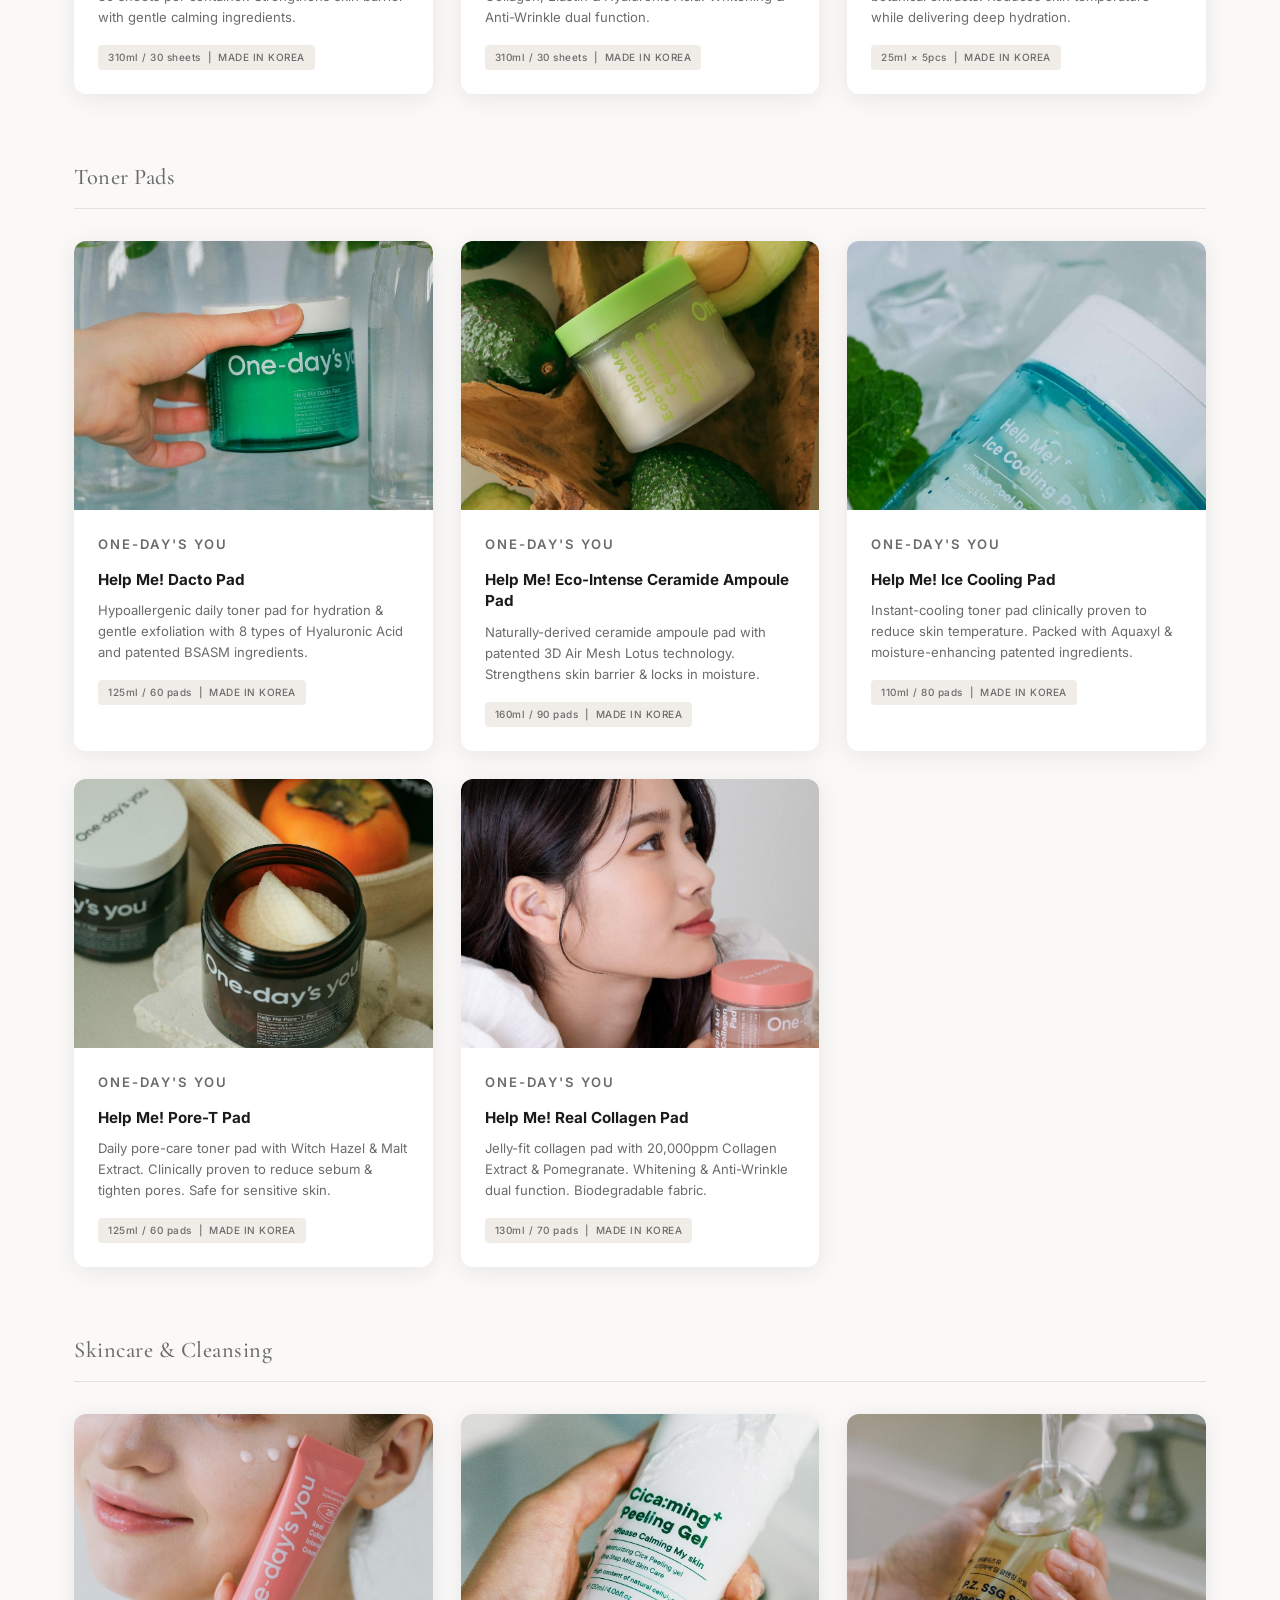
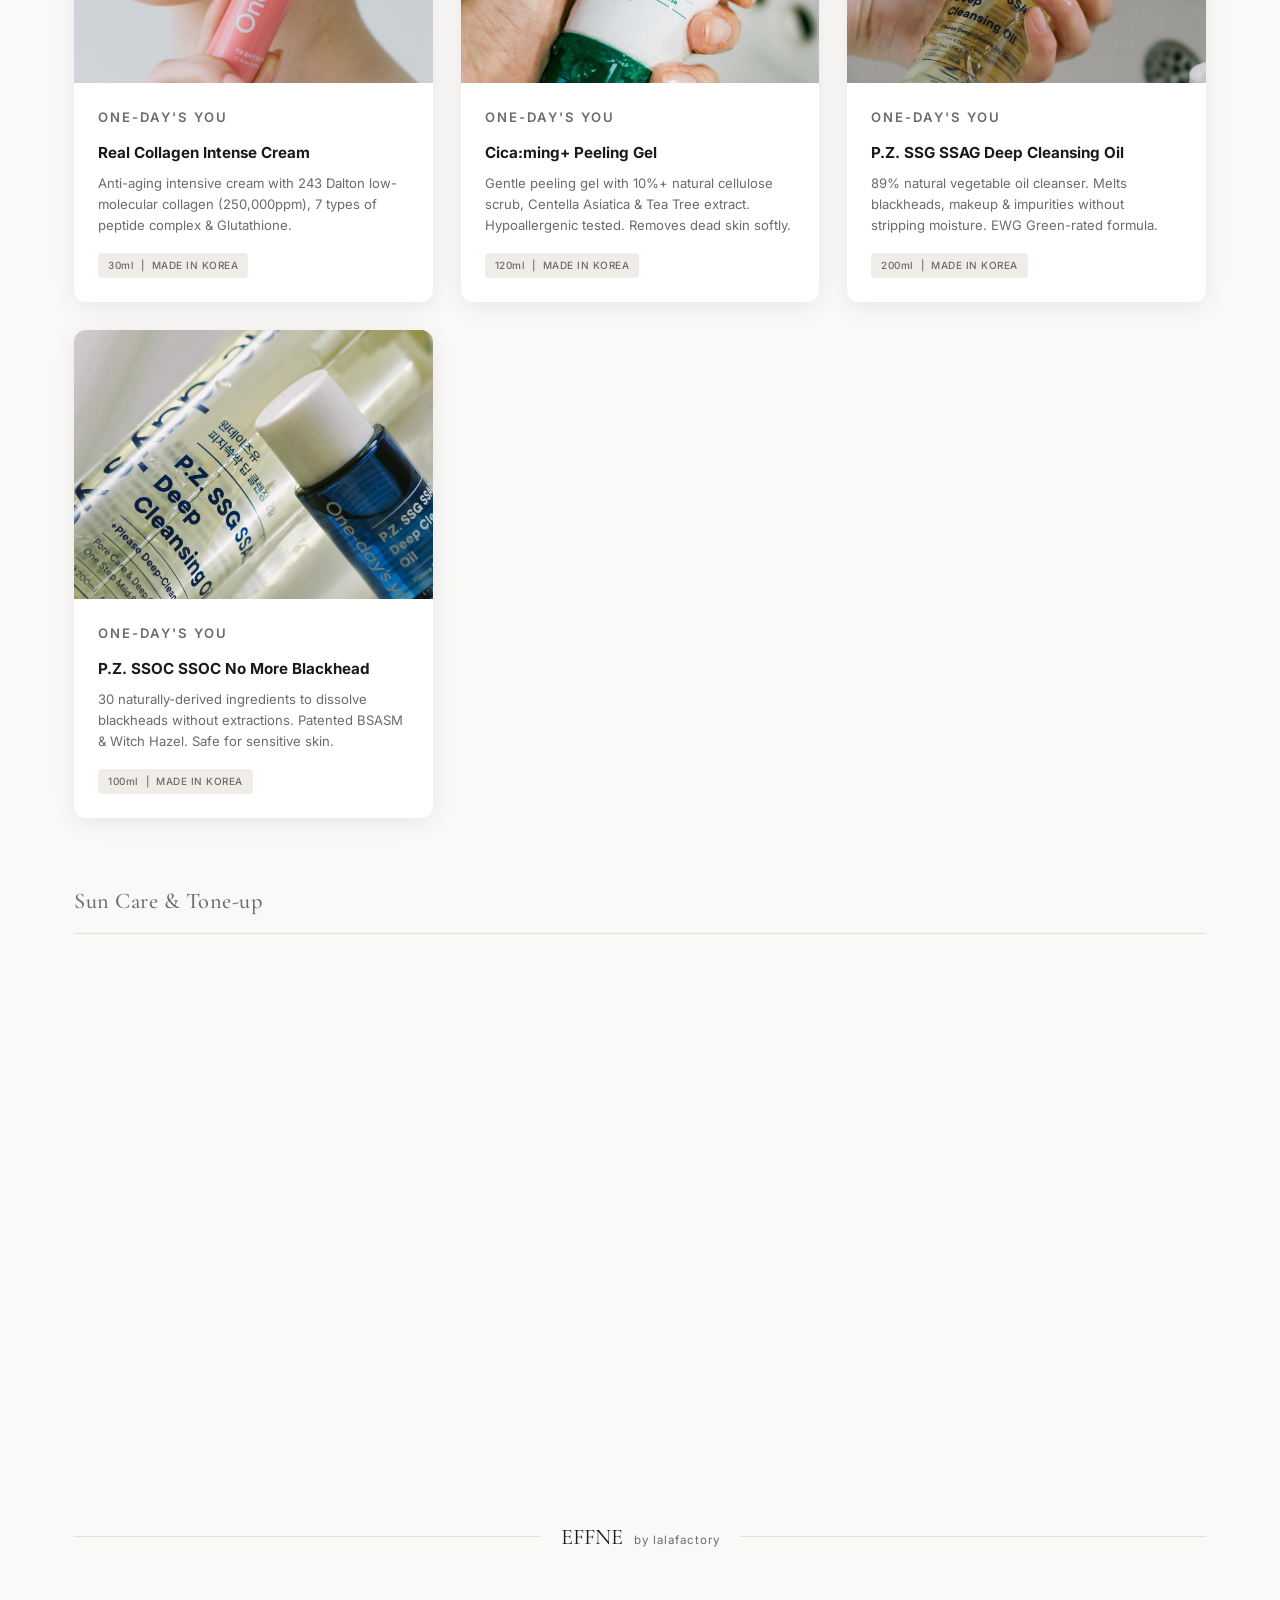
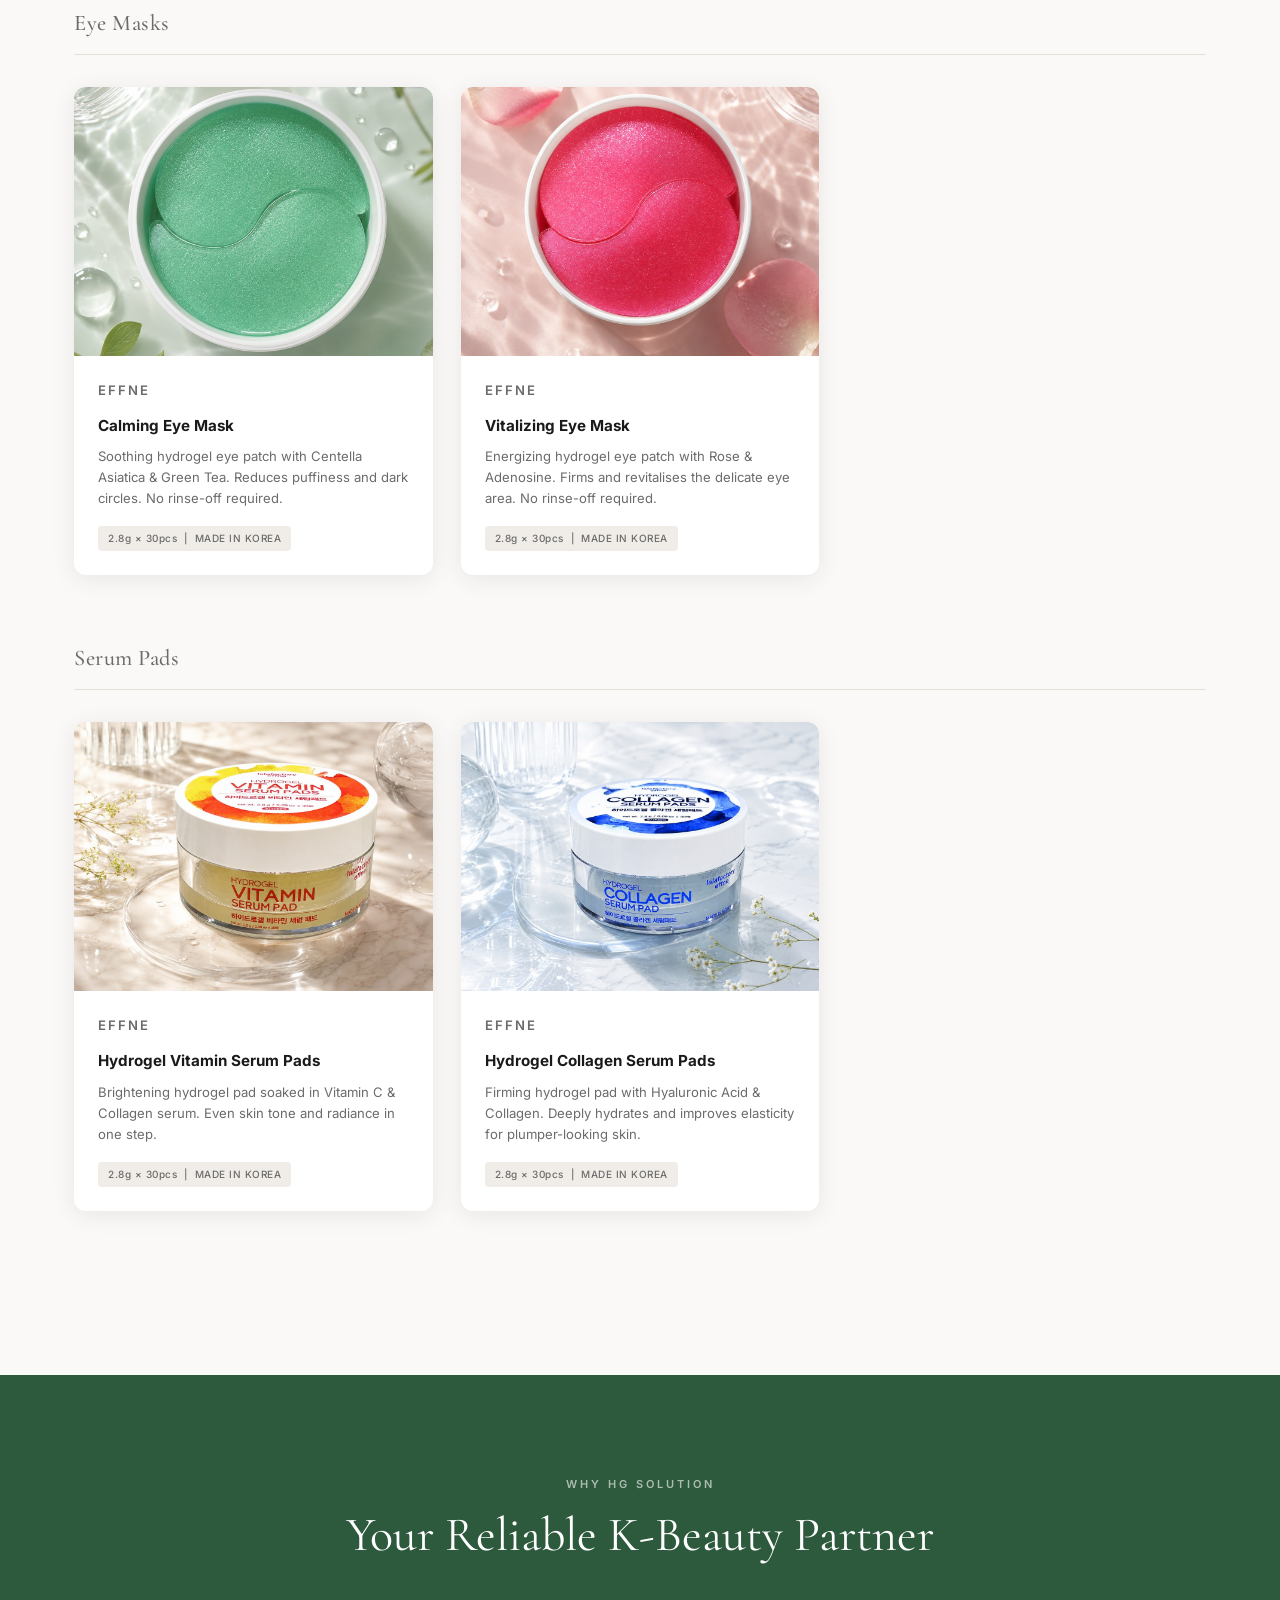
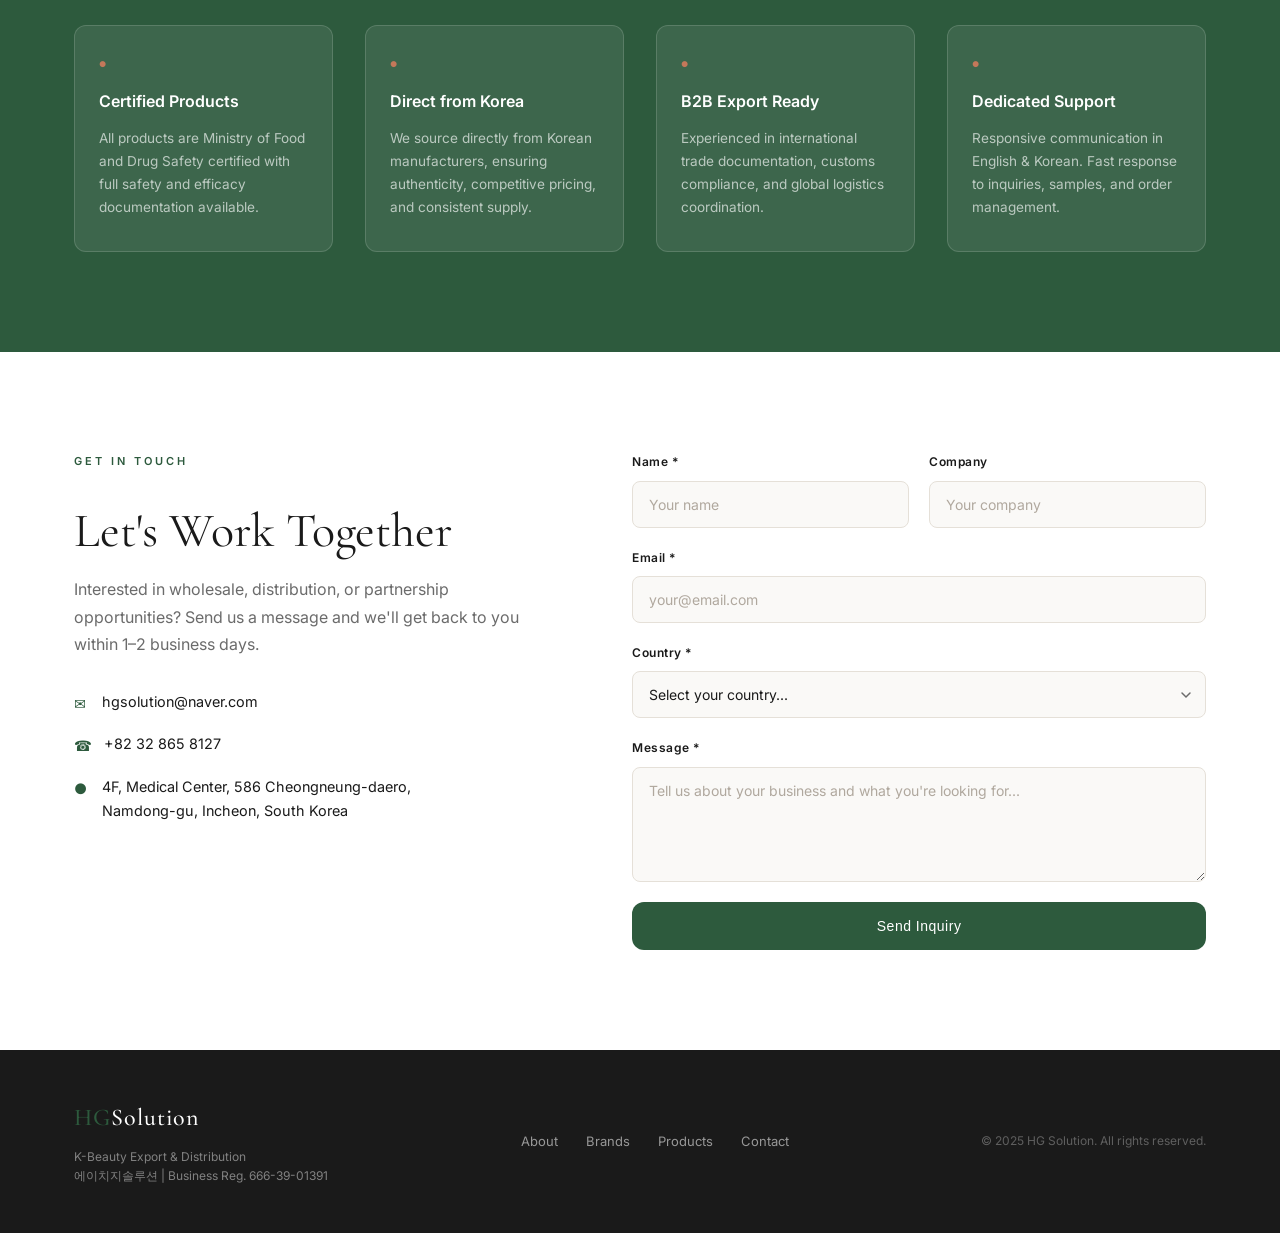
==== commit 16f8fc86: "Add EFFNE products to index.html featured products section - Added 4 EFFNE product cards (Calming Ey" ====
--- a/index.html
+++ b/index.html
@@ -138,8 +138,8 @@
     <div class="container">
       <p class="label label--center"><span class="t-en">Product Lineup</span><span class="t-ko">제품 라인업</span></p>
       <h2 class="text-center"><span class="t-en">Featured Products</span><span class="t-ko">주요 제품</span></h2>
-      <p class="section__sub text-center t-en">Premium Korean skincare from One-day's you, available for B2B wholesale &amp; export.</p>
-      <p class="section__sub text-center t-ko">One-day's you의 프리미엄 한국 스킨케어 — B2B 도매 및 수출 가능.</p>
+      <p class="section__sub text-center t-en">Premium Korean skincare from One-day's you &amp; EFFNE, available for B2B wholesale &amp; export.</p>
+      <p class="section__sub text-center t-ko">One-day's you &amp; EFFNE 프리미엄 한국 스킨케어 — B2B 도매 및 수출 가능.</p>
 
       <!-- Sheet Masks -->
       <div class="products__category">
@@ -332,6 +332,74 @@
               <p class="t-en">Natural tone-up cream with Goat Milk, Niacinamide &amp; Adenosine. Whitening + Anti-aging dual function. Lightweight, non-sticky finish.</p>
               <p class="t-ko">산양유·나이아신아마이드·아데노신 함유 내추럴 톤업 크림. 미백·안티에이징 이중 기능성. 가볍고 끈적임 없는 마무리.</p>
               <span class="product-card__qty">50ml &nbsp;|&nbsp; MADE IN KOREA</span>
+            </div>
+          </div>
+        </div>
+      </div>
+
+      <!-- ── EFFNE brand divider ── -->
+      <div class="products__brand-divider">
+        <span class="t-en">EFFNE <small>by lalafactory</small></span>
+        <span class="t-ko">EFFNE <small>by 라라팩토리</small></span>
+      </div>
+
+      <!-- Eye Masks -->
+      <div class="products__category">
+        <h3 class="category__title"><span class="t-en">Eye Masks</span><span class="t-ko">아이 마스크</span></h3>
+        <div class="products__grid">
+          <div class="product-card">
+            <div class="product-card__img">
+              <img src="image/products/effne_calming_eye_mask.jpg" alt="EFFNE Calming Eye Mask" />
+            </div>
+            <div class="product-card__info">
+              <p class="product-card__brand">EFFNE</p>
+              <h4>Calming Eye Mask</h4>
+              <p class="t-en">Soothing hydrogel eye patch with Centella Asiatica &amp; Green Tea. Reduces puffiness and dark circles. No rinse-off required.</p>
+              <p class="t-ko">센텔라 아시아티카·녹차 함유 진정 하이드로겔 아이 패치. 붓기·다크서클 케어. 잔여물 없이 사용 가능.</p>
+              <span class="product-card__qty">2.8g × 30pcs &nbsp;|&nbsp; MADE IN KOREA</span>
+            </div>
+          </div>
+          <div class="product-card">
+            <div class="product-card__img">
+              <img src="image/products/effne_vitalizing_eye_mask.jpg" alt="EFFNE Vitalizing Eye Mask" />
+            </div>
+            <div class="product-card__info">
+              <p class="product-card__brand">EFFNE</p>
+              <h4>Vitalizing Eye Mask</h4>
+              <p class="t-en">Energizing hydrogel eye patch with Rose &amp; Adenosine. Firms and revitalises the delicate eye area. No rinse-off required.</p>
+              <p class="t-ko">로즈·아데노신 함유 활력 하이드로겔 아이 패치. 눈가를 탄력있게 생기있게 케어. 잔여물 없이 사용 가능.</p>
+              <span class="product-card__qty">2.8g × 30pcs &nbsp;|&nbsp; MADE IN KOREA</span>
+            </div>
+          </div>
+        </div>
+      </div>
+
+      <!-- Serum Pads -->
+      <div class="products__category">
+        <h3 class="category__title"><span class="t-en">Serum Pads</span><span class="t-ko">세럼 패드</span></h3>
+        <div class="products__grid">
+          <div class="product-card">
+            <div class="product-card__img">
+              <img src="image/products/effne_vitamin_serum_pads.jpg" alt="EFFNE Vitamin Serum Pads" />
+            </div>
+            <div class="product-card__info">
+              <p class="product-card__brand">EFFNE</p>
+              <h4>Hydrogel Vitamin Serum Pads</h4>
+              <p class="t-en">Brightening hydrogel pad soaked in Vitamin C &amp; Collagen serum. Even skin tone and radiance in one step.</p>
+              <p class="t-ko">비타민 C·콜라겐 세럼이 가득한 미백 하이드로겔 패드. 한 번에 톤 정돈과 광채 케어.</p>
+              <span class="product-card__qty">2.8g × 30pcs &nbsp;|&nbsp; MADE IN KOREA</span>
+            </div>
+          </div>
+          <div class="product-card">
+            <div class="product-card__img">
+              <img src="image/products/effne_collagen_serum_pads.jpg" alt="EFFNE Collagen Serum Pads" />
+            </div>
+            <div class="product-card__info">
+              <p class="product-card__brand">EFFNE</p>
+              <h4>Hydrogel Collagen Serum Pads</h4>
+              <p class="t-en">Firming hydrogel pad with Hyaluronic Acid &amp; Collagen. Deeply hydrates and improves elasticity for plumper-looking skin.</p>
+              <p class="t-ko">히알루론산·콜라겐 함유 탄력 하이드로겔 패드. 깊은 보습과 탄력 개선으로 풍성한 피부 케어.</p>
+              <span class="product-card__qty">2.8g × 30pcs &nbsp;|&nbsp; MADE IN KOREA</span>
             </div>
           </div>
         </div>
--- a/style.css
+++ b/style.css
@@ -359,6 +359,34 @@
    =========================== */
 .products { background: var(--clr-bg); }
 .products__category { margin-bottom: 64px; }
+
+.products__brand-divider {
+  display: flex;
+  align-items: center;
+  gap: 20px;
+  margin: 16px 0 48px;
+}
+.products__brand-divider::before,
+.products__brand-divider::after {
+  content: '';
+  flex: 1;
+  height: 1px;
+  background: var(--clr-border);
+}
+.products__brand-divider span {
+  font-family: var(--ff-serif);
+  font-size: 1.4rem;
+  font-weight: 400;
+  color: var(--clr-dark);
+  white-space: nowrap;
+}
+.products__brand-divider small {
+  font-family: var(--ff-sans);
+  font-size: 0.72rem;
+  color: var(--clr-gray);
+  letter-spacing: 1px;
+  margin-left: 6px;
+}
 .category__title {
   font-family: var(--ff-serif);
   font-size: 1.4rem;
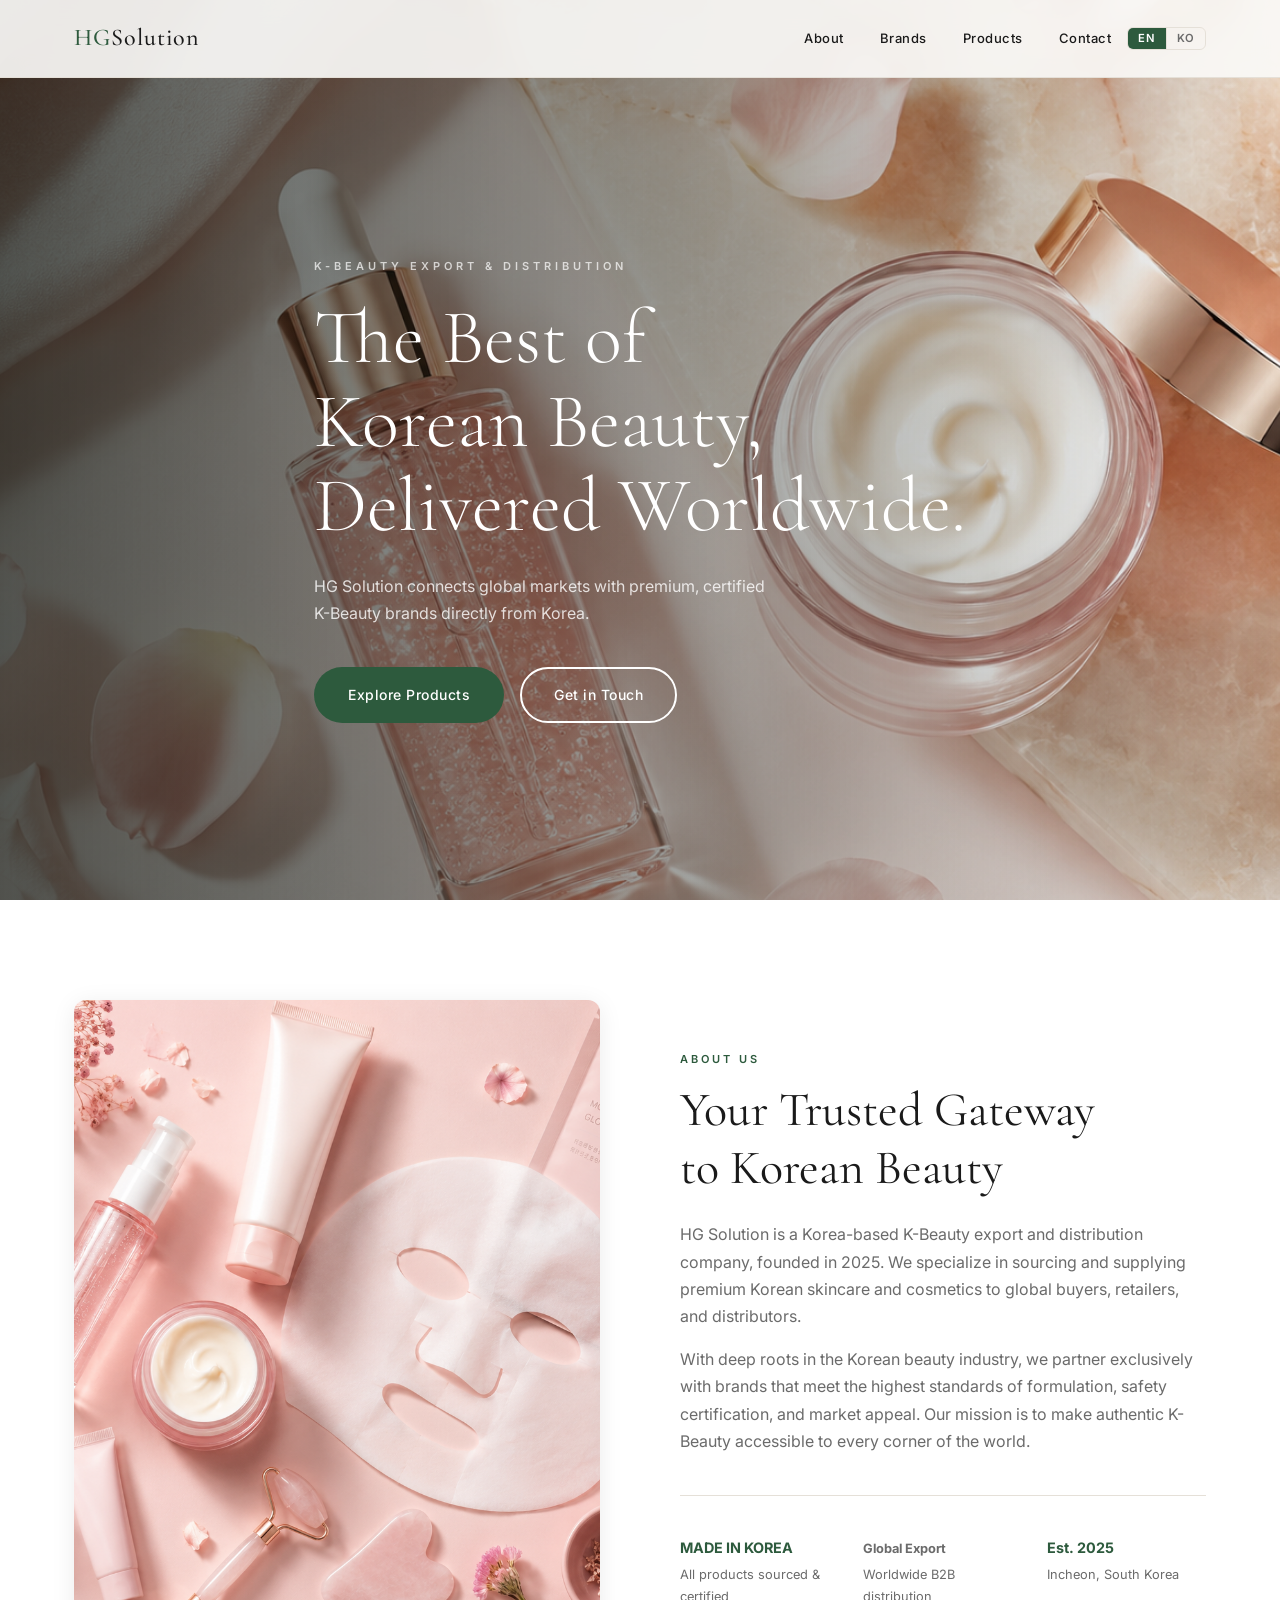
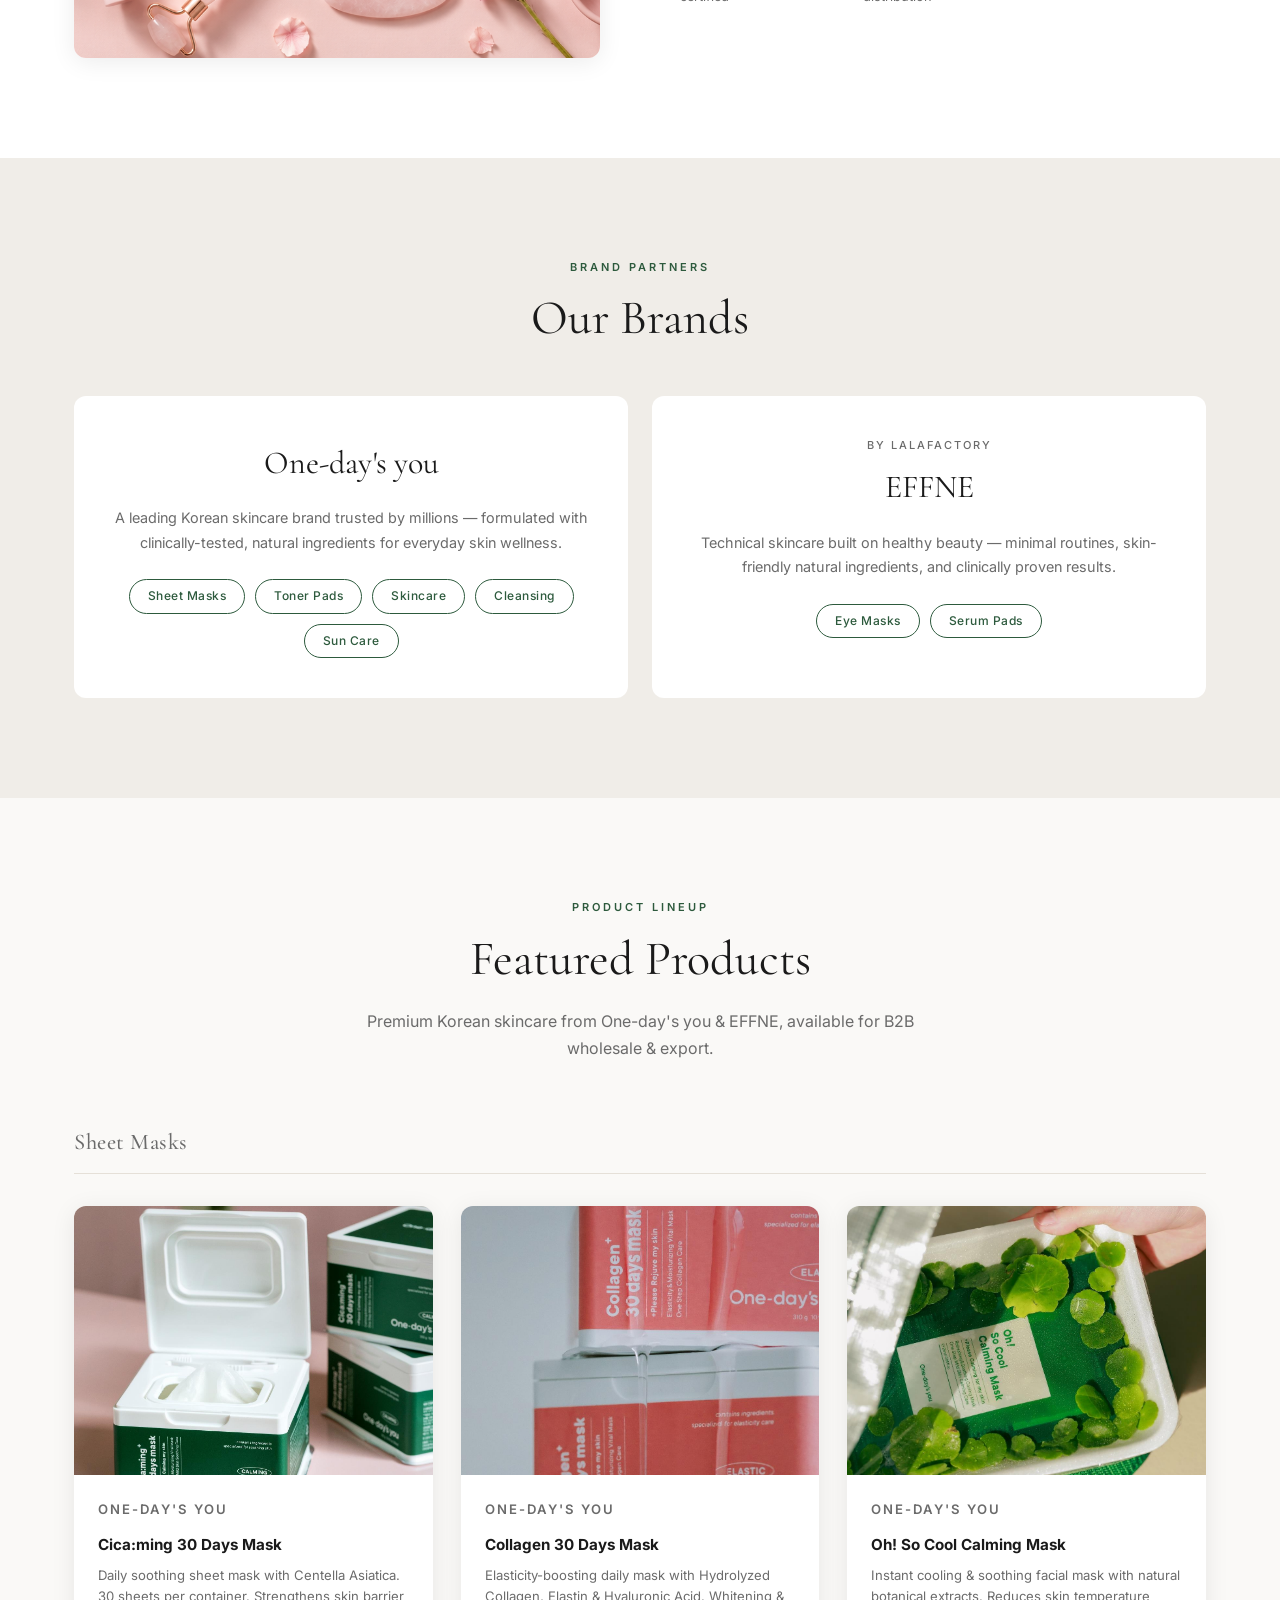
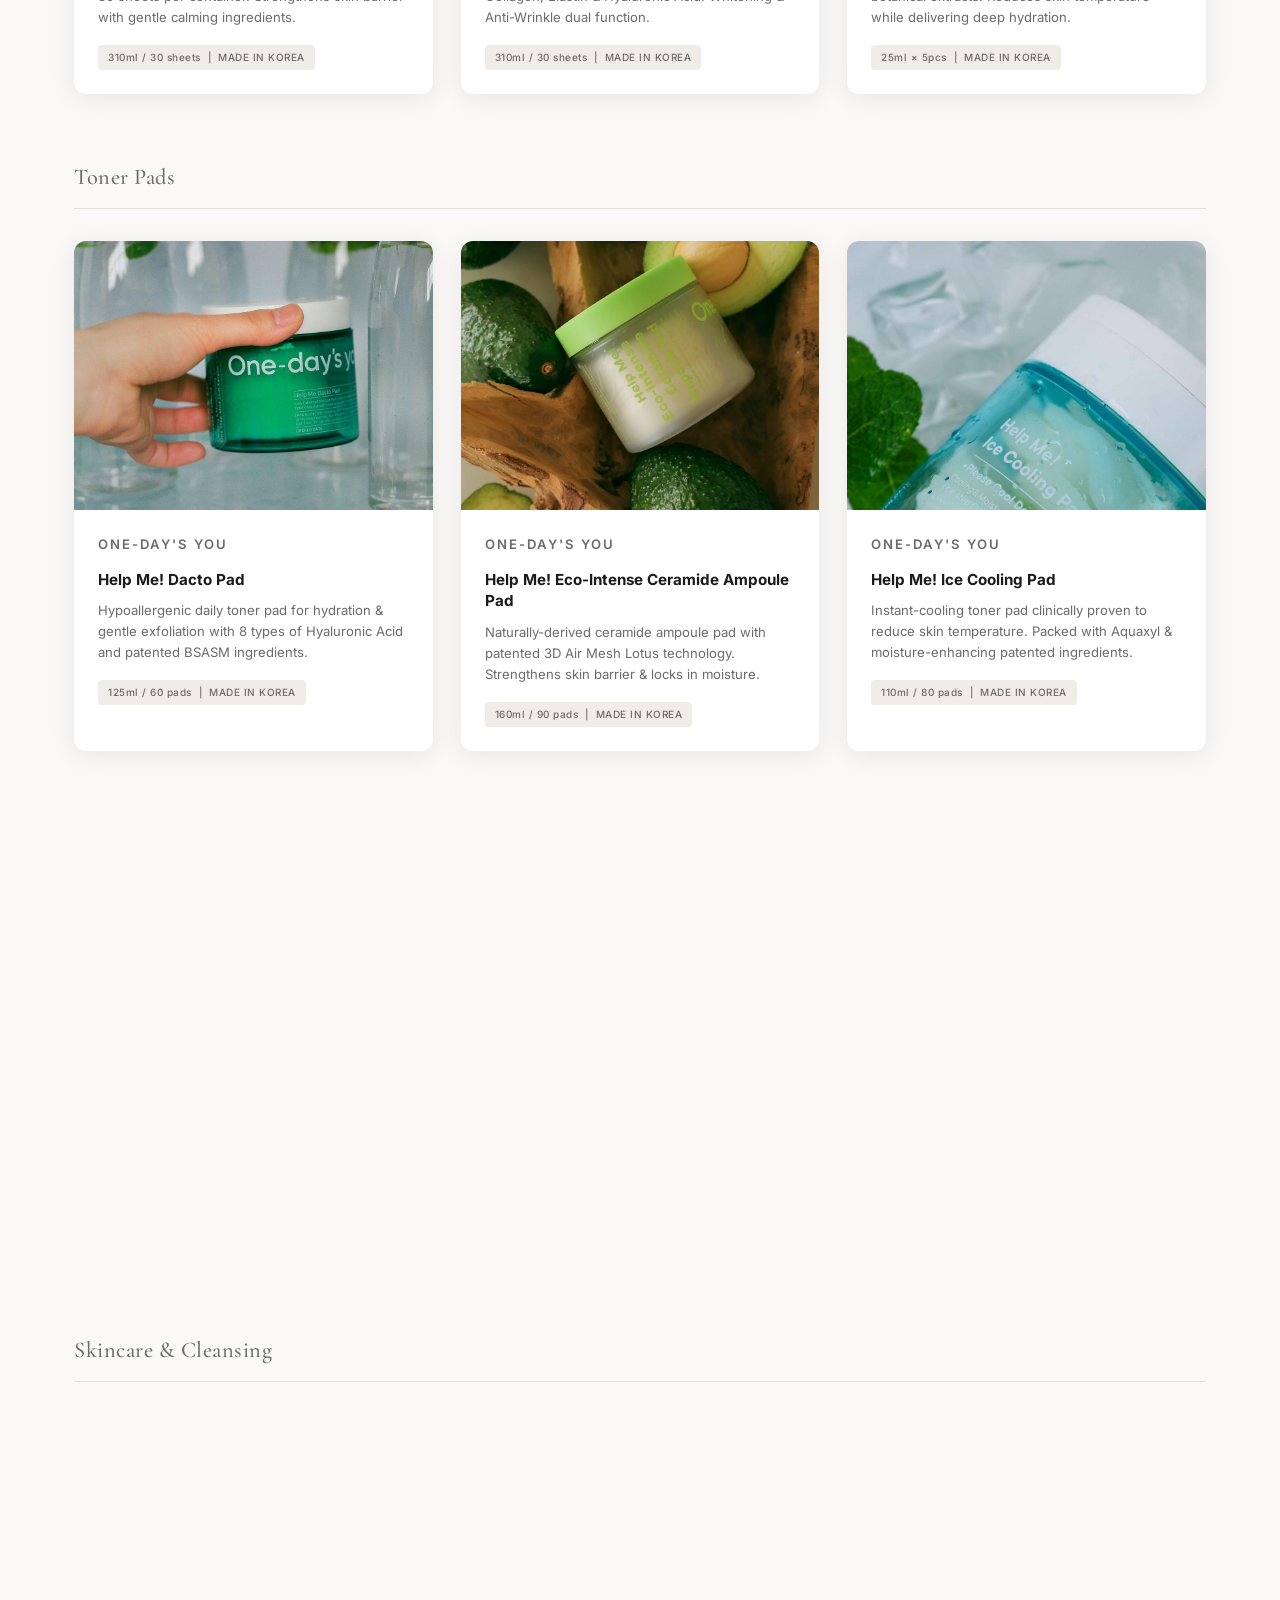
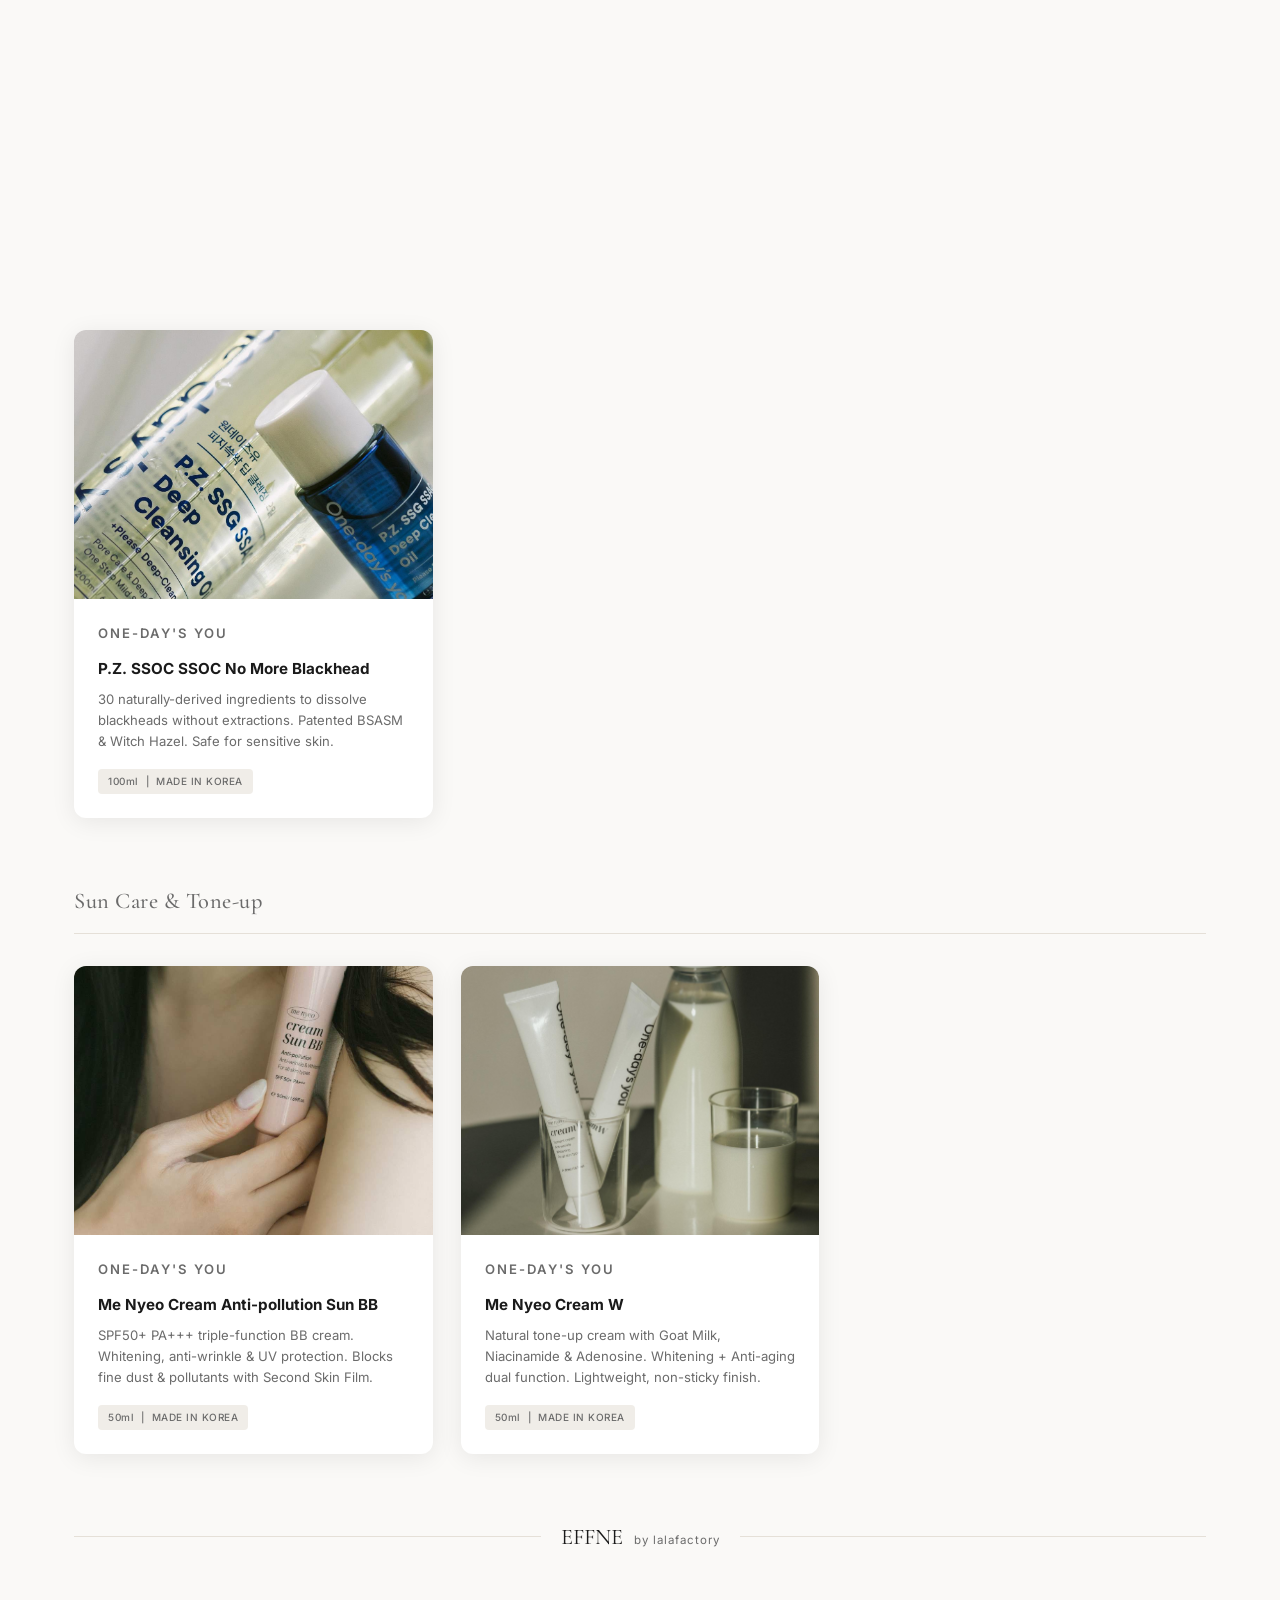
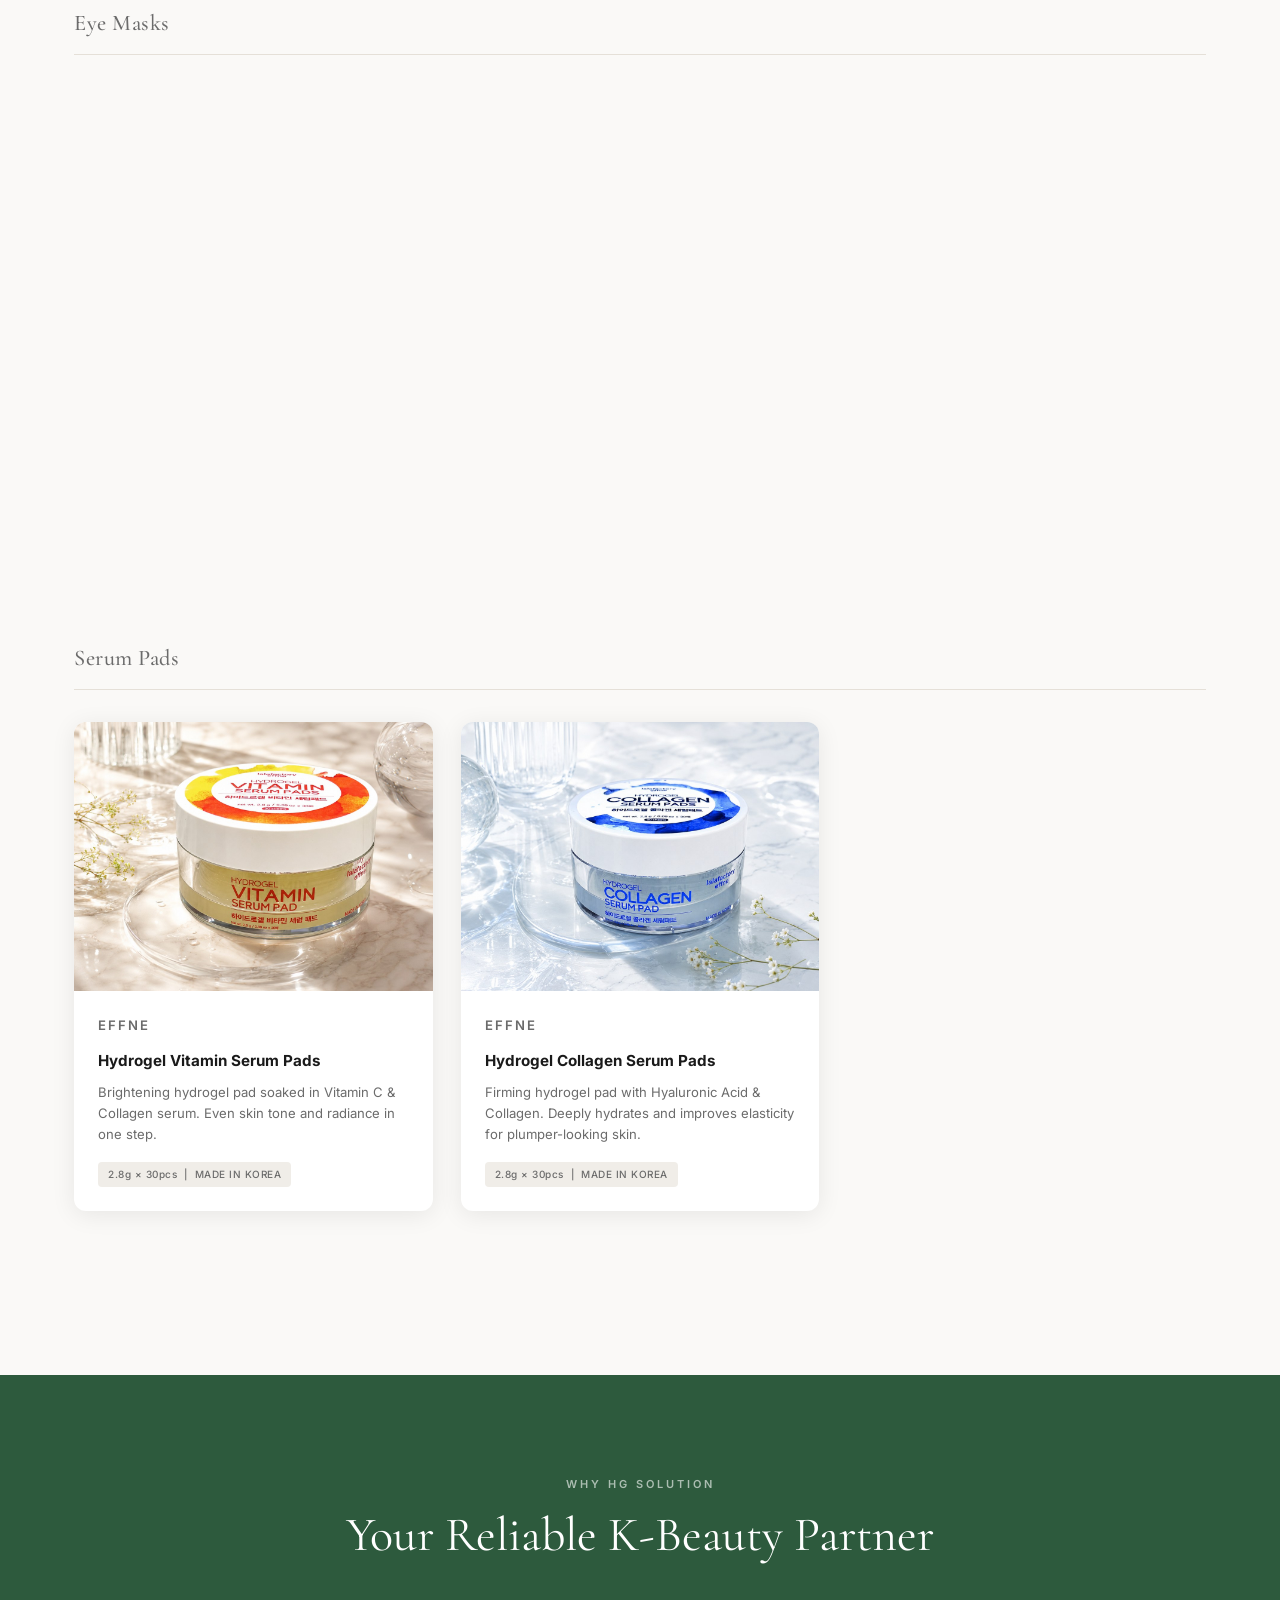
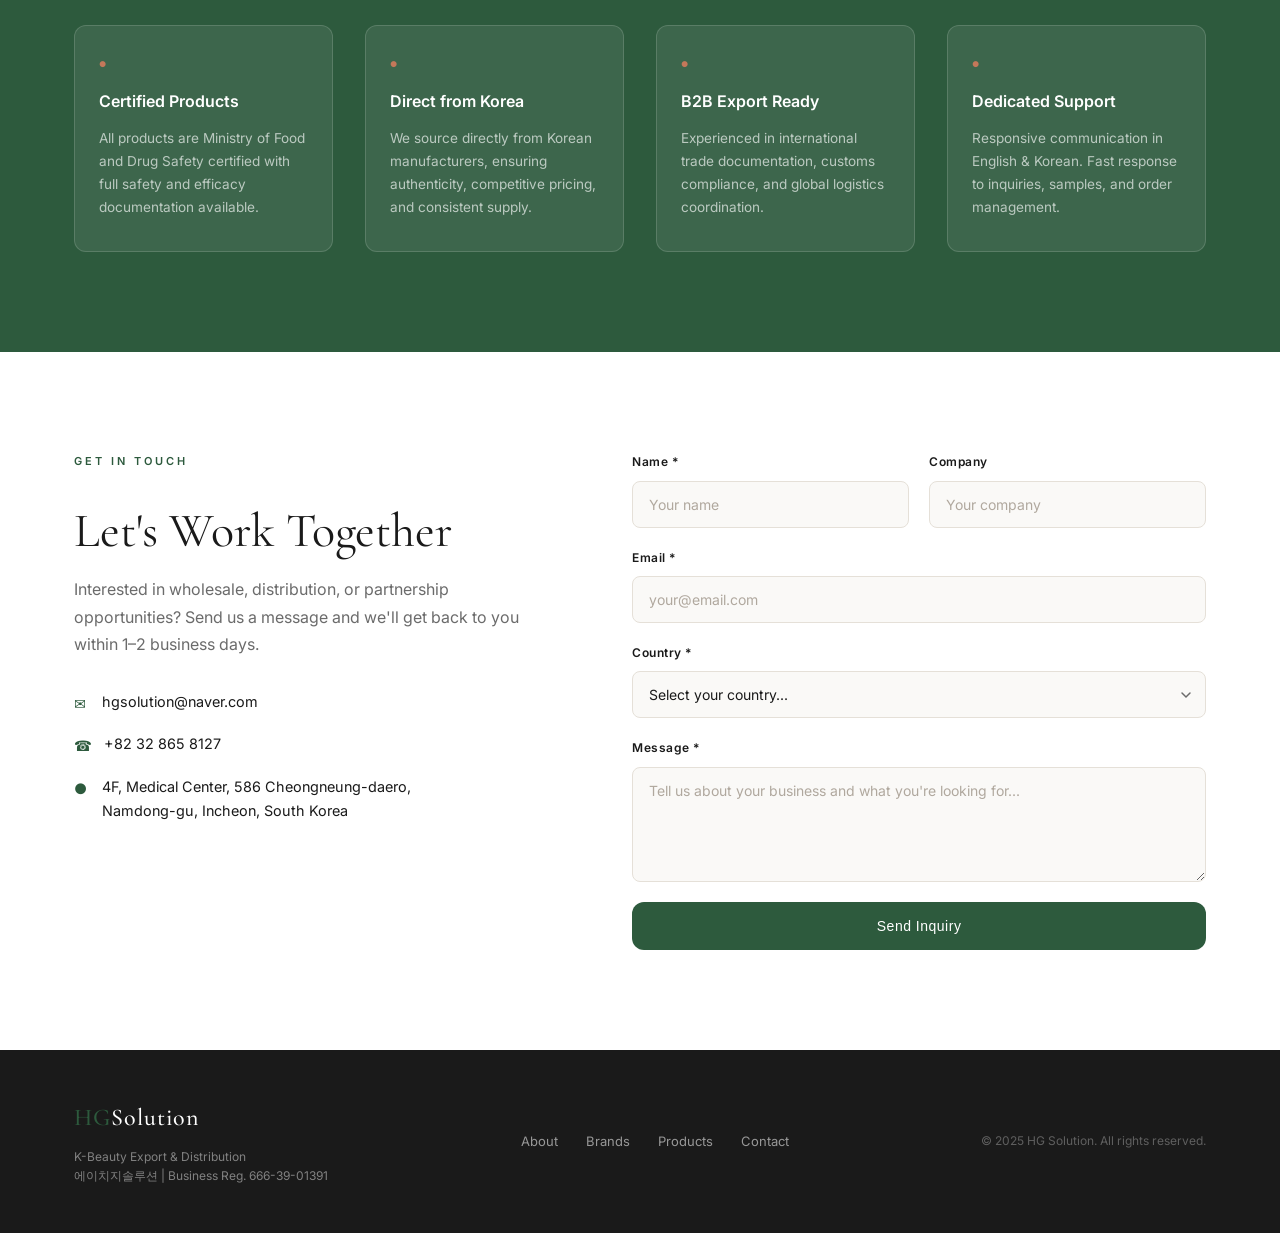
==== commit 3b828c50: "Update Formspree endpoint to client account form mlgvppbv → mdajypob  Co-Authored-By: Claude Sonnet " ====
--- a/index.html
+++ b/index.html
@@ -465,7 +465,7 @@
           </li>
         </ul>
       </div>
-      <form class="contact__form" id="contactForm" action="https://formspree.io/f/mlgvppbv" method="POST">
+      <form class="contact__form" id="contactForm" action="https://formspree.io/f/mdajypob" method="POST">
         <div class="form-row">
           <div class="form-group">
             <label for="name"><span class="t-en">Name *</span><span class="t-ko">이름 *</span></label>
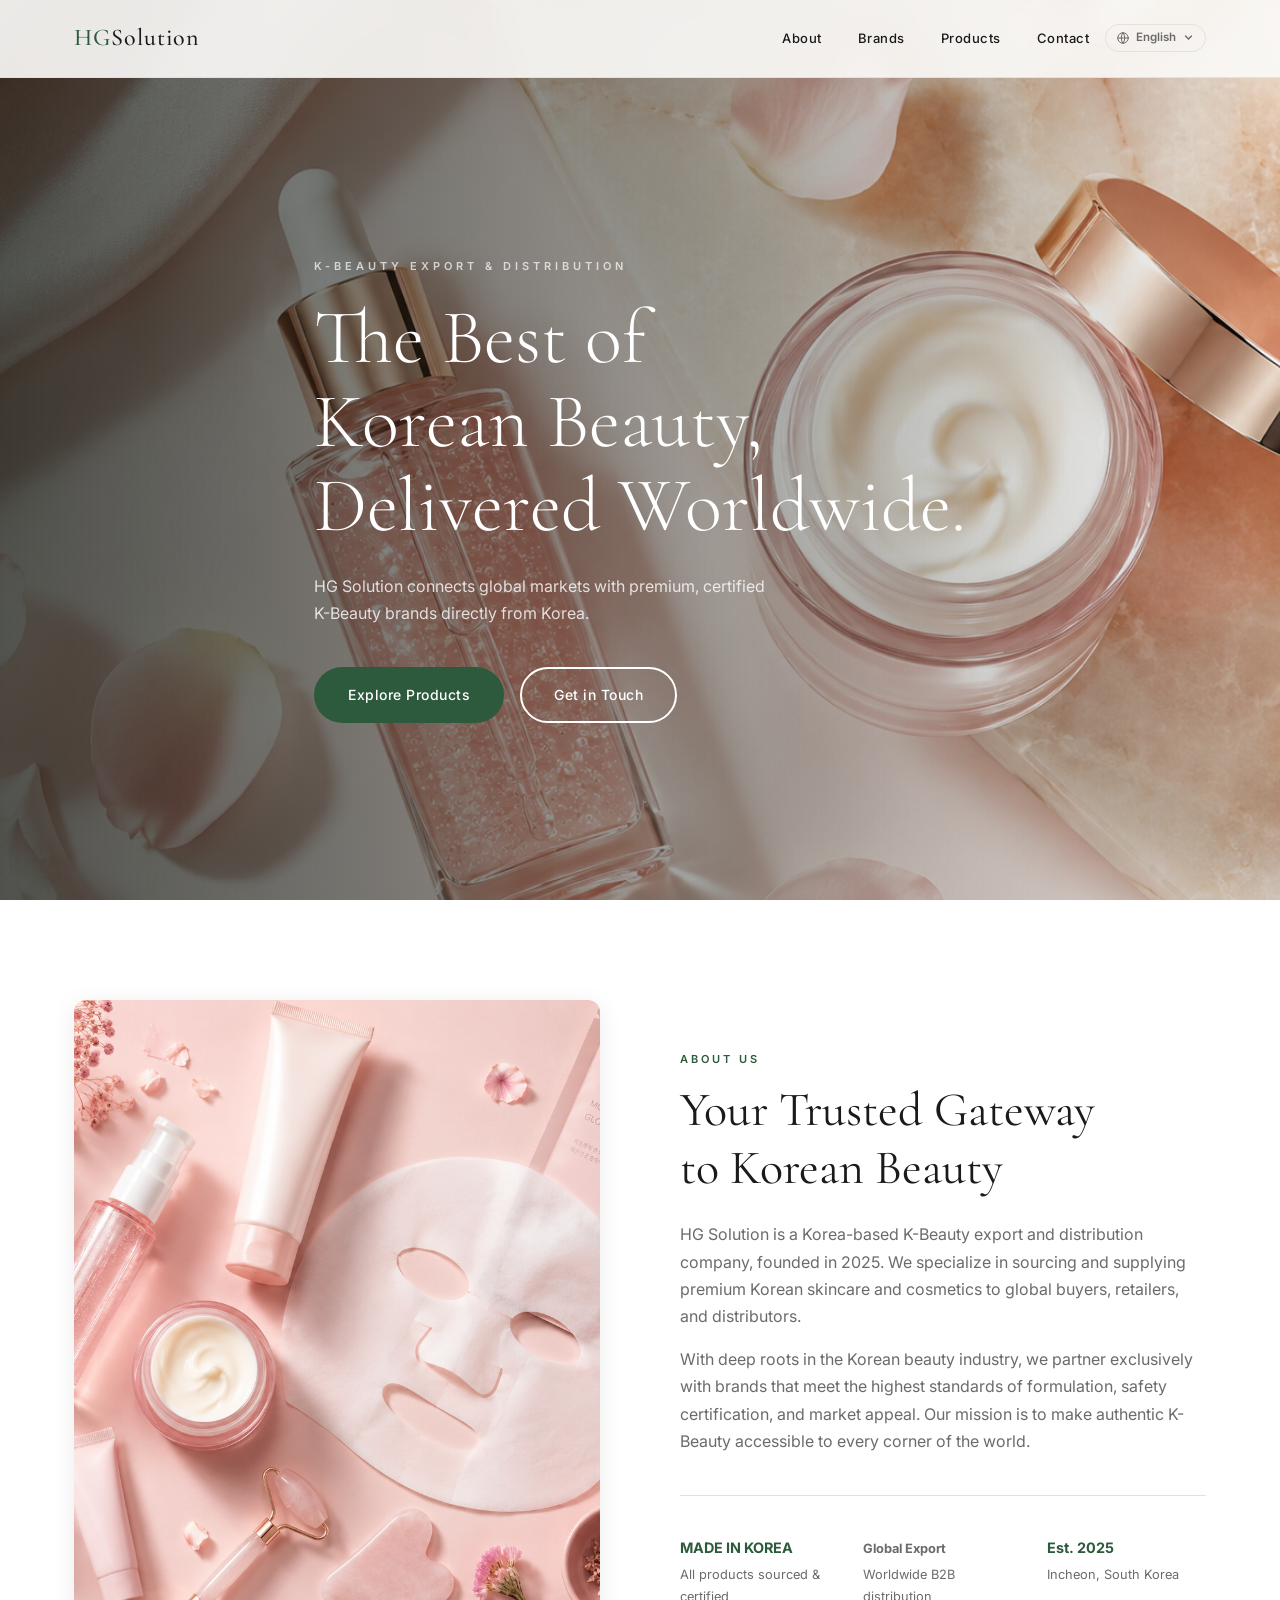
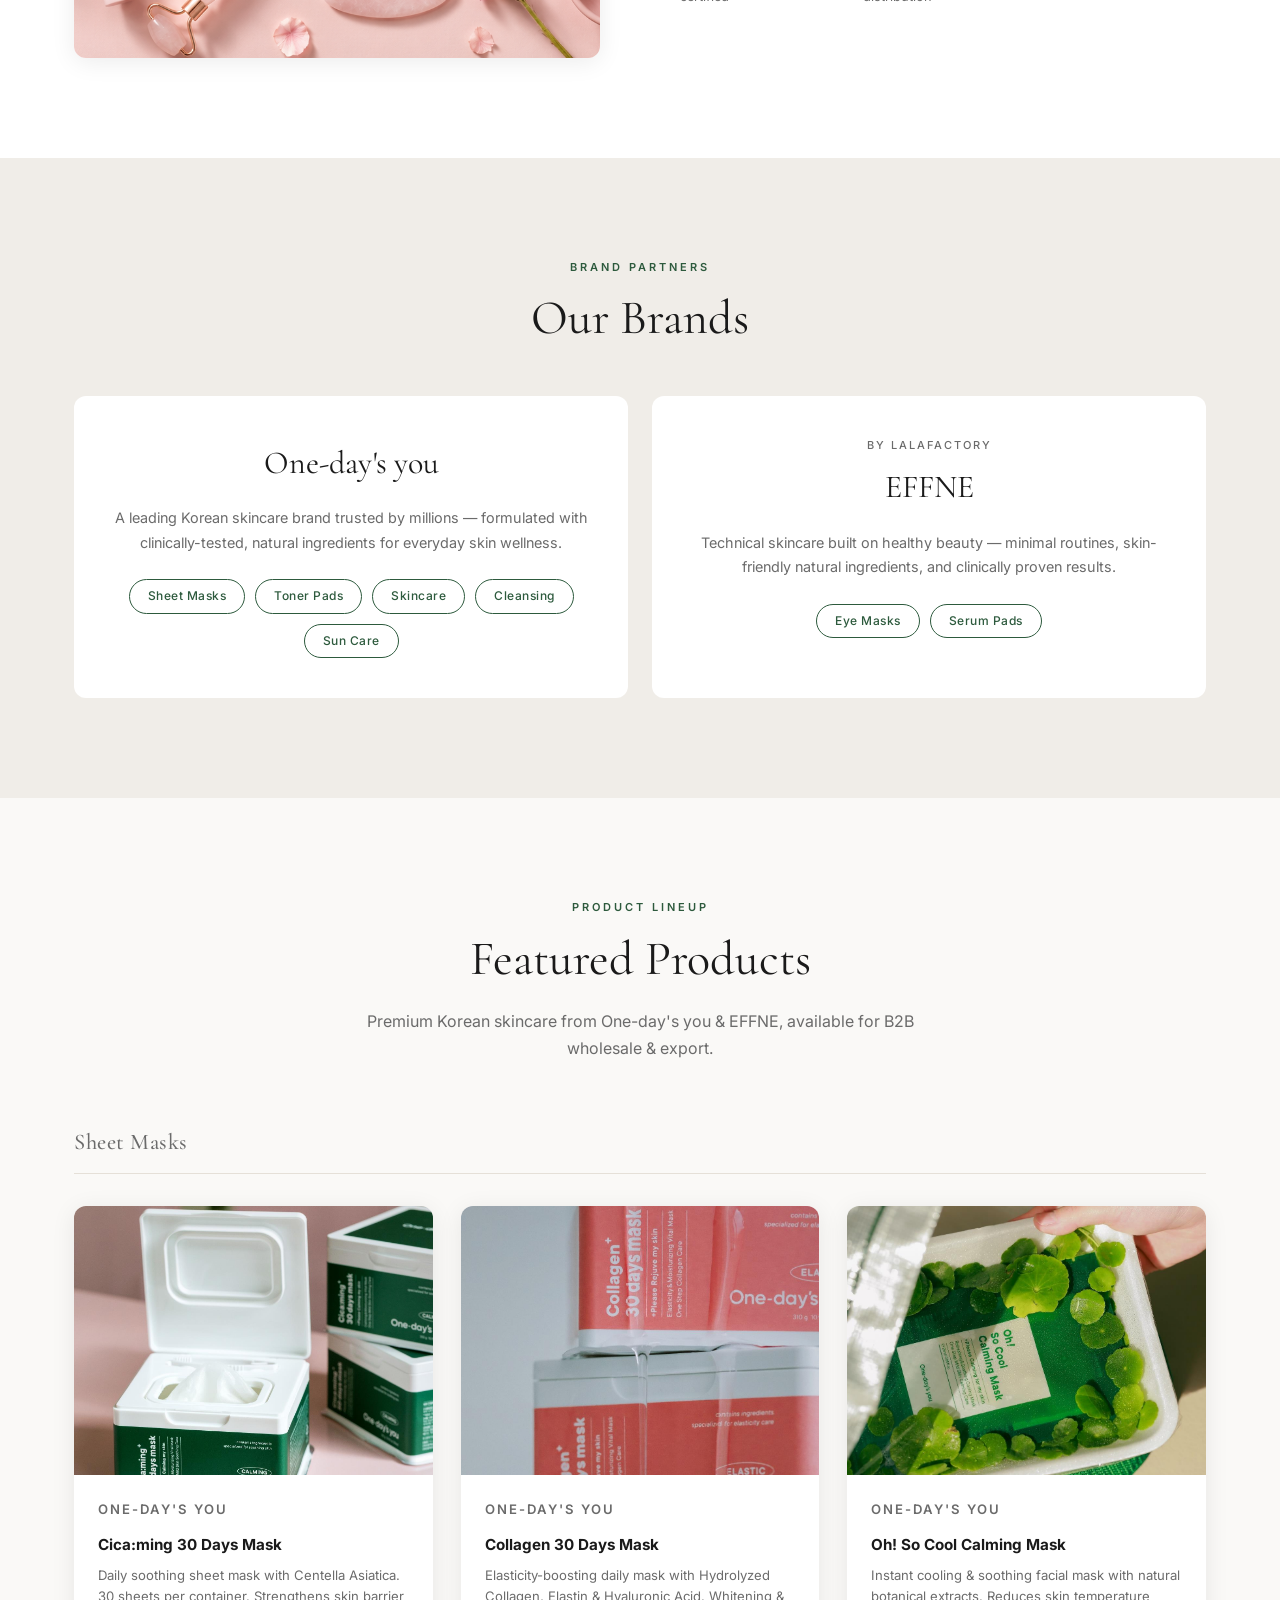
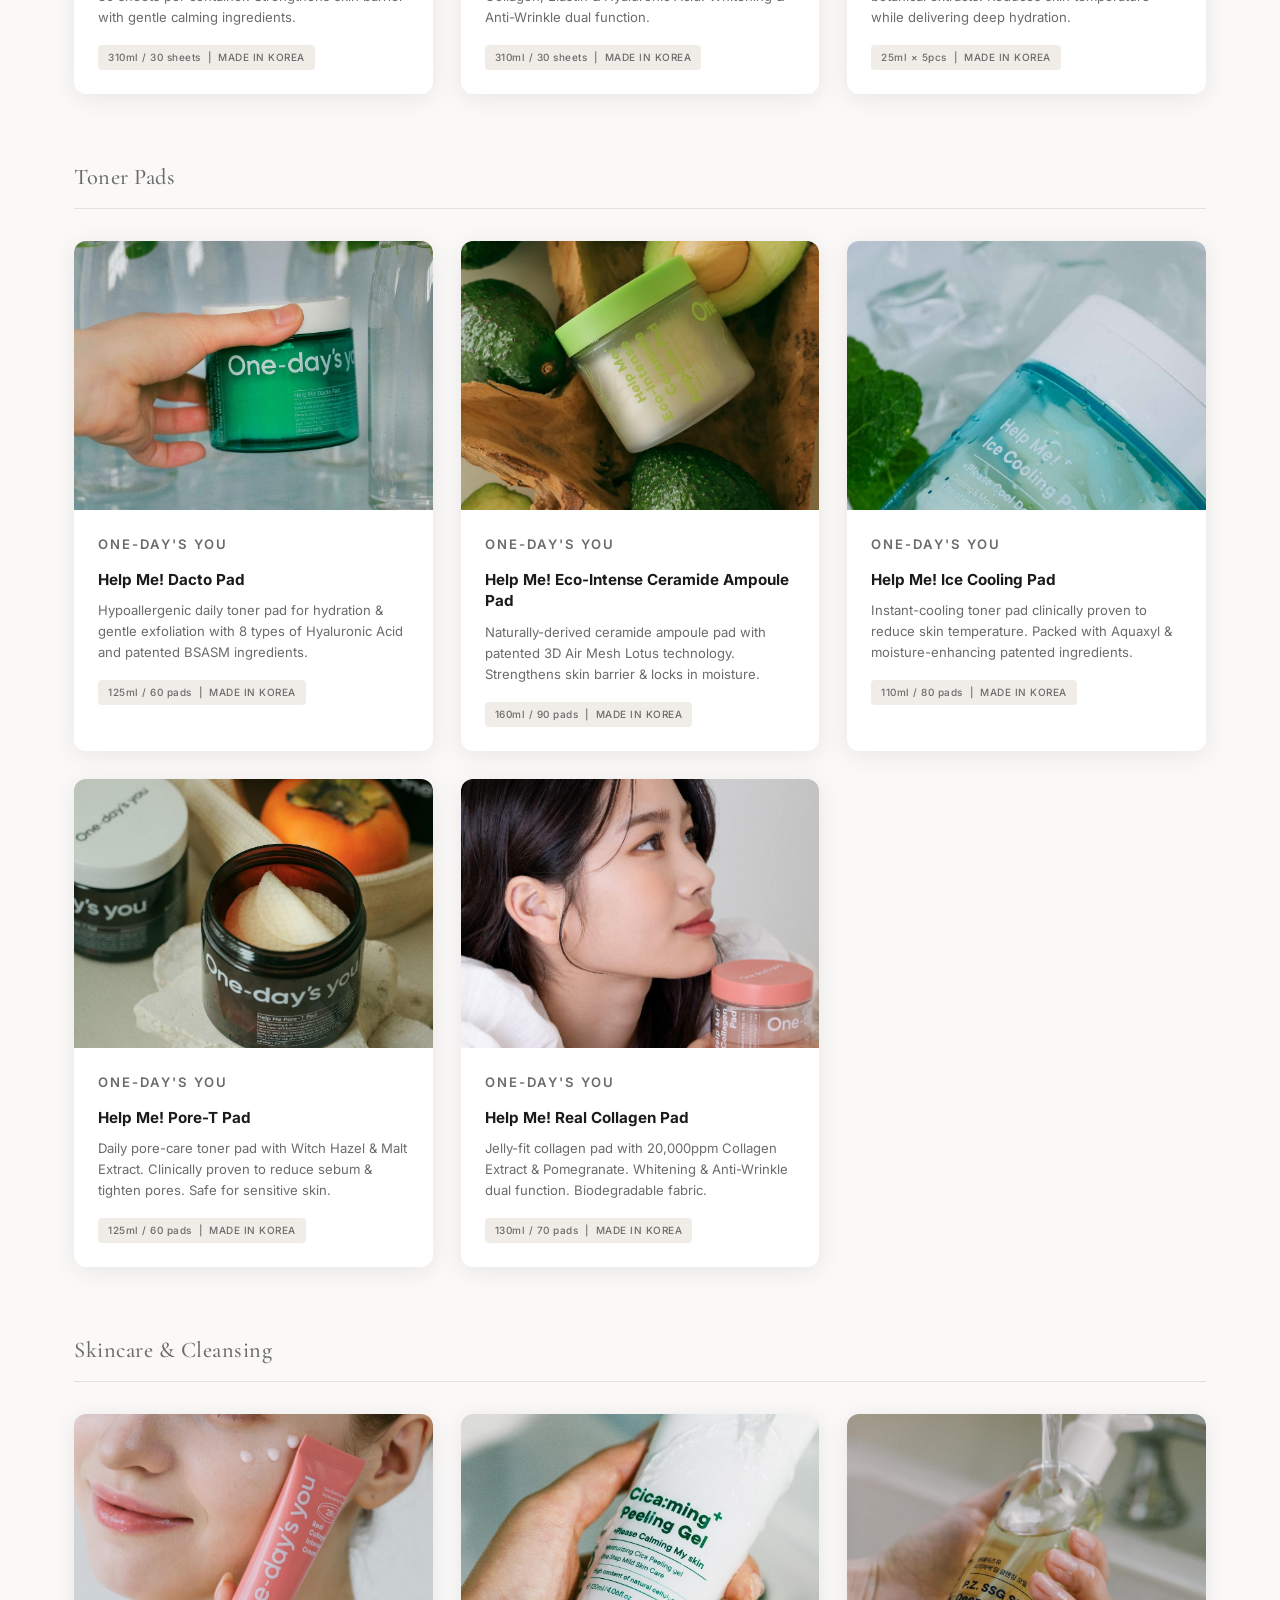
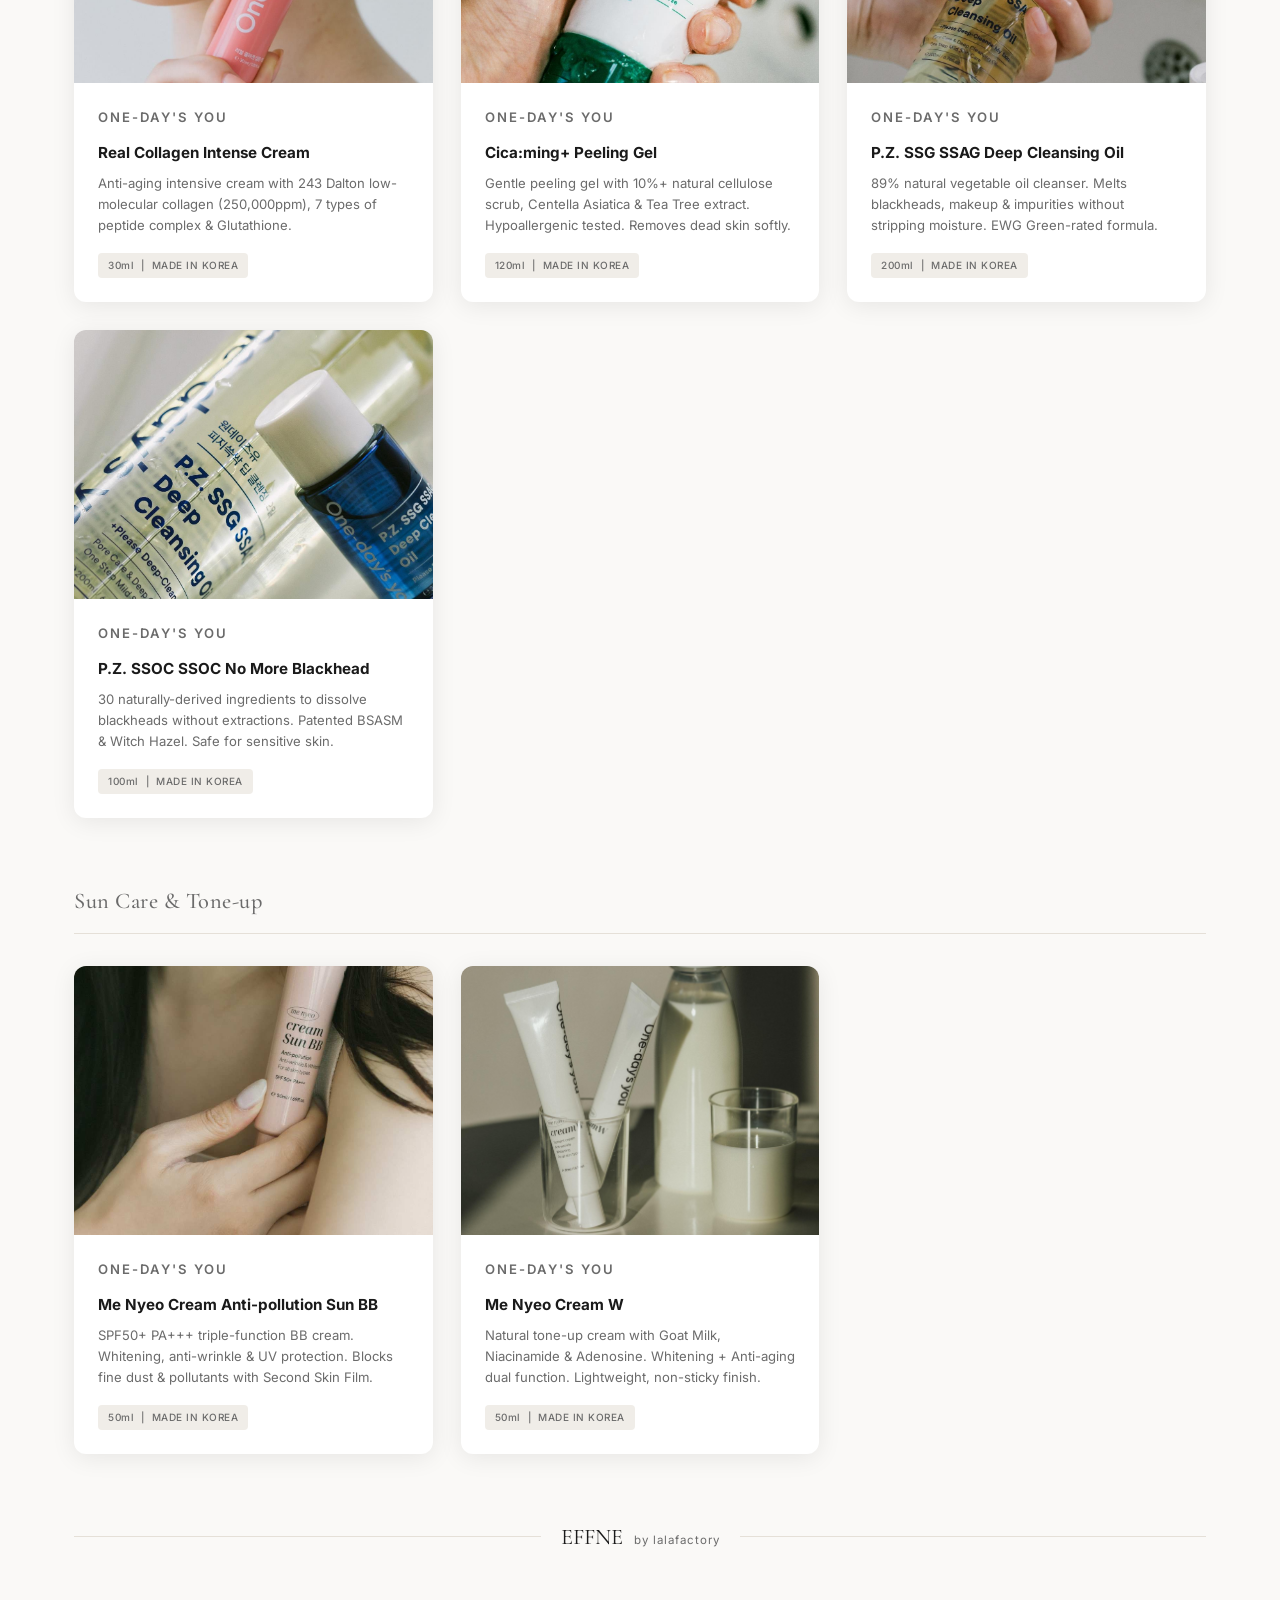
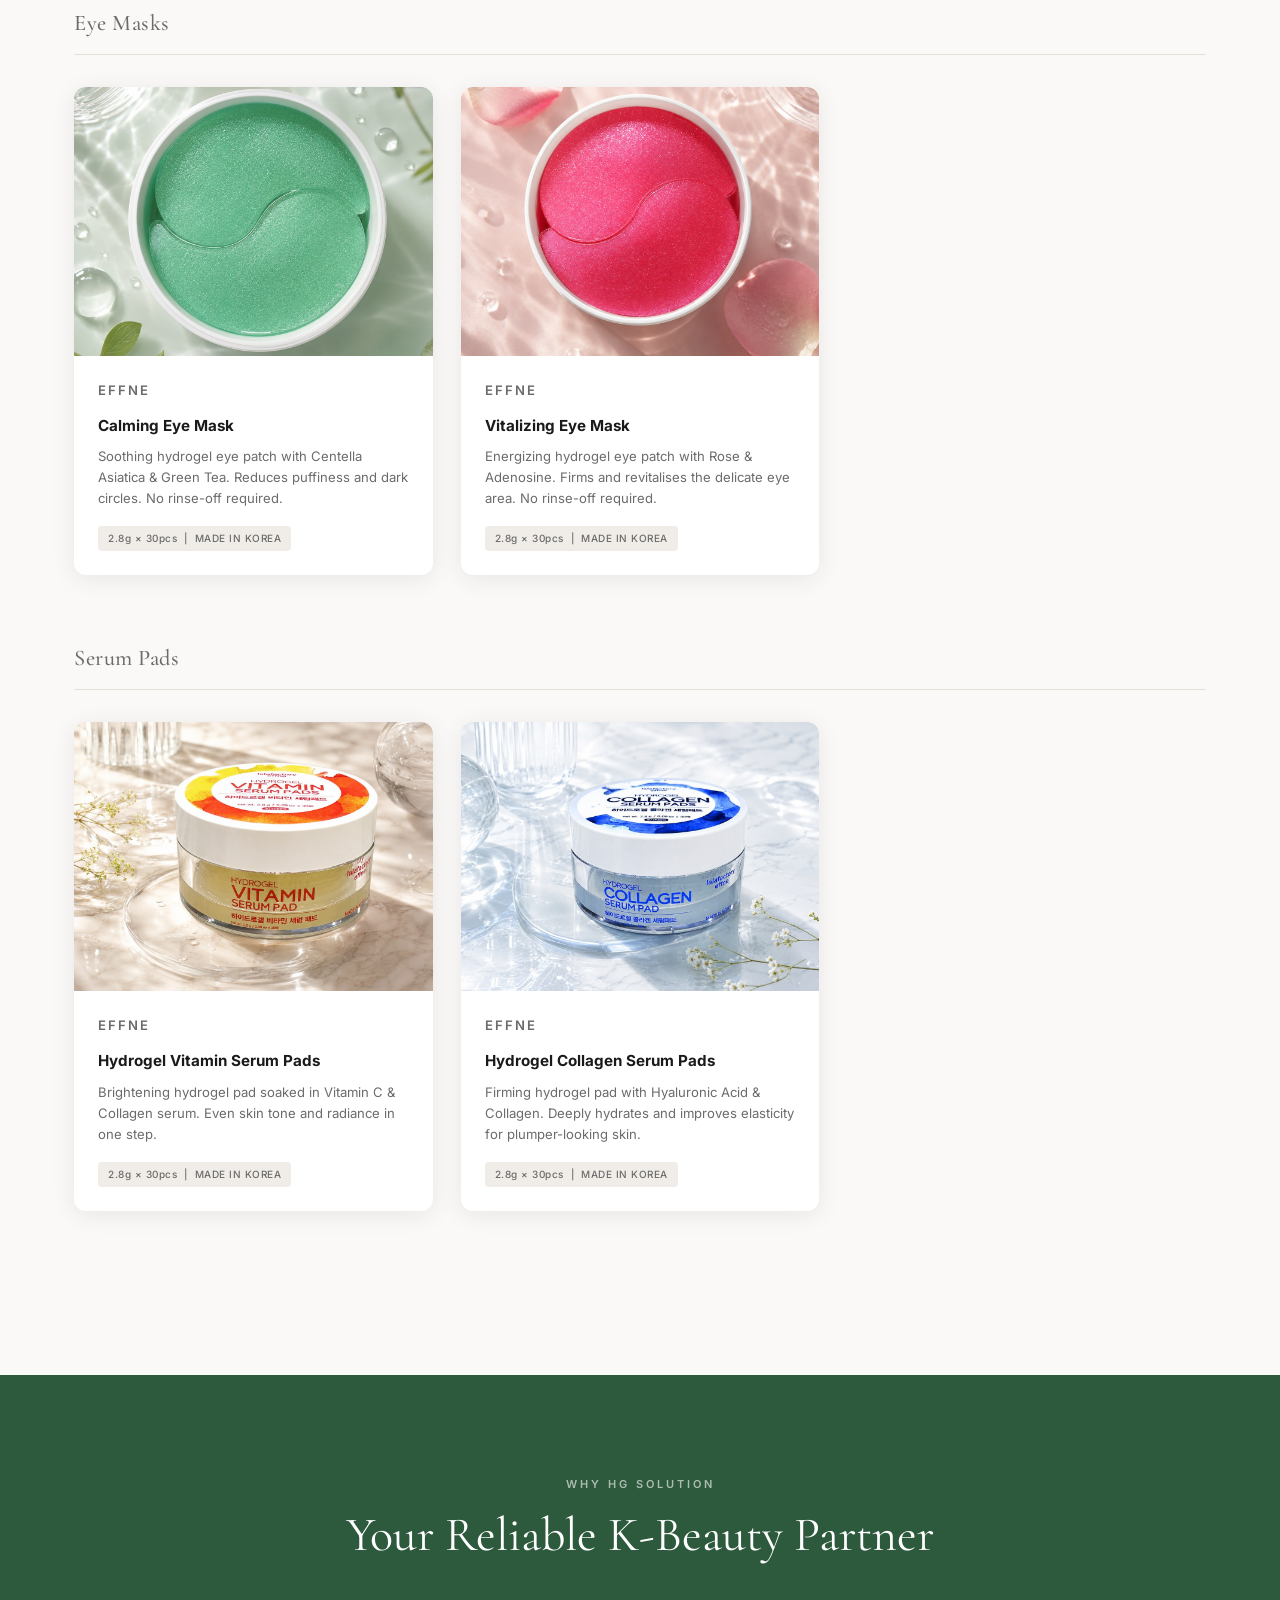
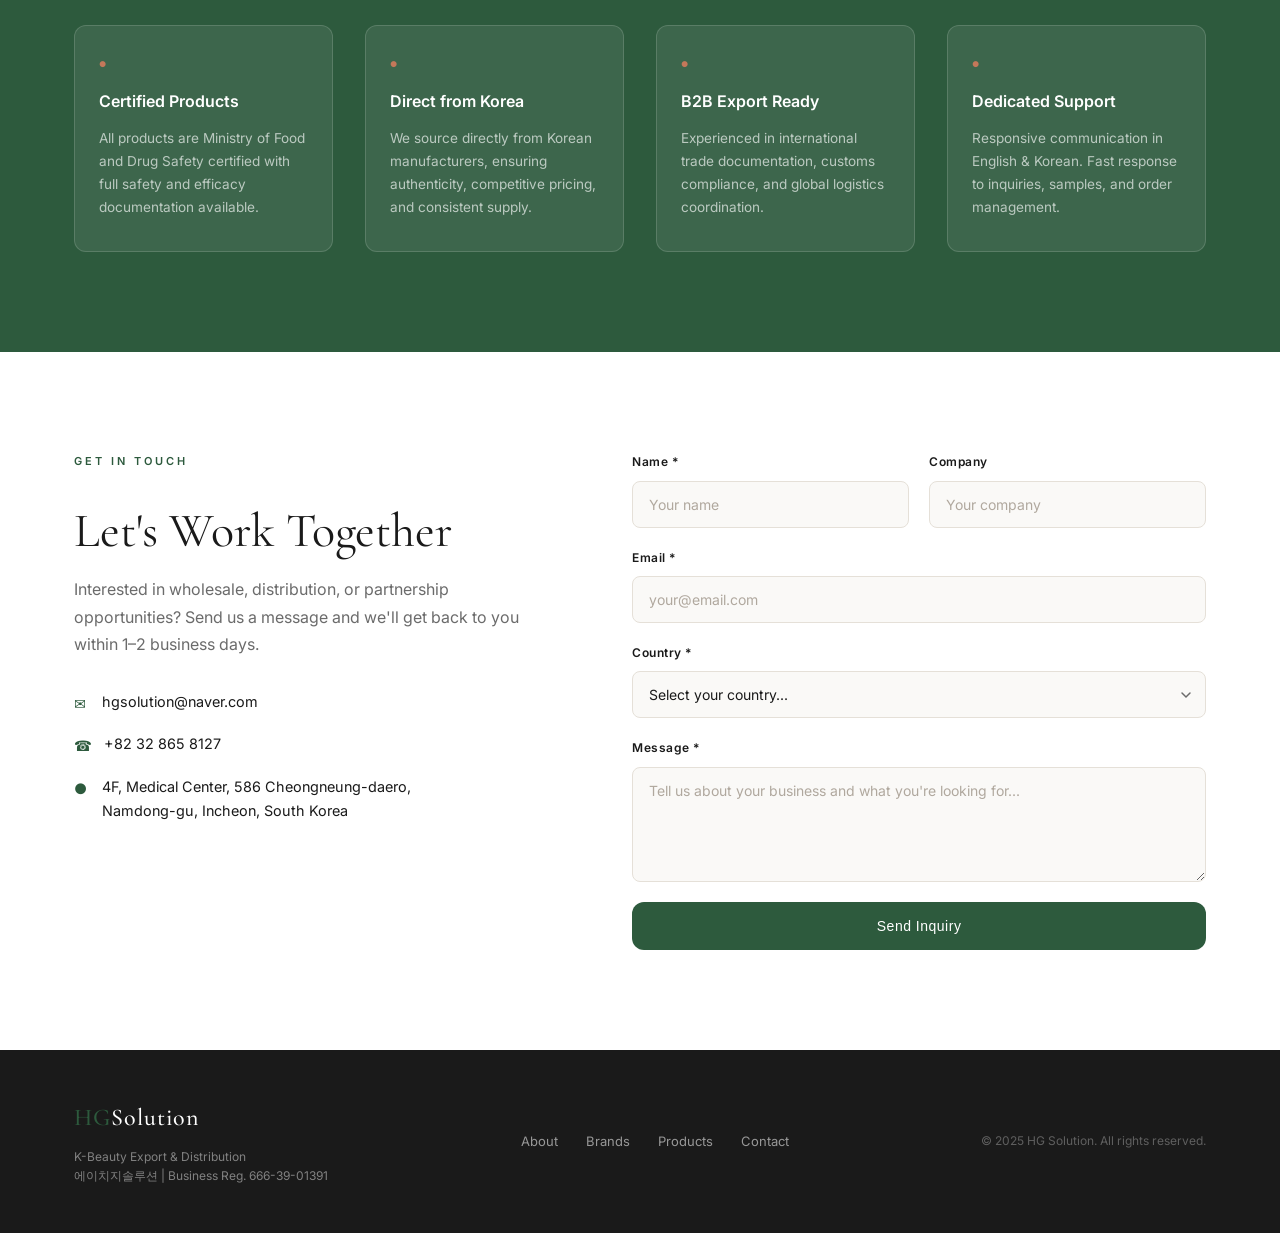
==== commit 153fabc2: "Add Japanese (ja) as a third language across the site - Replaced EN/KO button toggle with a globe ic" ====
--- a/index.html
+++ b/index.html
@@ -14,7 +14,7 @@
   <meta name="twitter:card" content="summary_large_image" />
   <link rel="canonical" href="https://hgsolution-global.com/" />
   <link rel="icon" href="favicon.svg" type="image/svg+xml" />
-  <script>if(localStorage.getItem('hg-lang')==='ko')document.documentElement.dataset.lang='ko';</script>
+  <script>(function(){var l=localStorage.getItem('hg-lang');if(l==='ko'||l==='ja')document.documentElement.dataset.lang=l;})();</script>
   <link rel="stylesheet" href="style.css" />
   <link href="https://fonts.googleapis.com/css2?family=Cormorant+Garamond:wght@300;400;500;600&family=Inter:wght@300;400;500;600&display=swap" rel="stylesheet" />
 </head>
@@ -27,14 +27,22 @@
         <span class="logo__hg">HG</span><span class="logo__sol">Solution</span>
       </a>
       <nav class="nav">
-        <a href="#about"><span class="t-en">About</span><span class="t-ko">소개</span></a>
-        <a href="#brands"><span class="t-en">Brands</span><span class="t-ko">브랜드</span></a>
-        <a href="products.html"><span class="t-en">Products</span><span class="t-ko">제품</span></a>
-        <a href="contact.html"><span class="t-en">Contact</span><span class="t-ko">문의</span></a>
+        <a href="#about"><span class="t-en">About</span><span class="t-ko">소개</span><span class="t-ja">会社情報</span></a>
+        <a href="#brands"><span class="t-en">Brands</span><span class="t-ko">브랜드</span><span class="t-ja">ブランド</span></a>
+        <a href="products.html"><span class="t-en">Products</span><span class="t-ko">제품</span><span class="t-ja">製品</span></a>
+        <a href="contact.html"><span class="t-en">Contact</span><span class="t-ko">문의</span><span class="t-ja">お問い合わせ</span></a>
       </nav>
       <div class="lang-switch">
-        <button class="lang-btn" data-lang="en">EN</button>
-        <button class="lang-btn" data-lang="ko">KO</button>
+        <button class="lang-globe" aria-label="Language" aria-haspopup="true">
+          <svg viewBox="0 0 24 24" fill="none" stroke="currentColor" stroke-width="1.7" stroke-linecap="round" stroke-linejoin="round"><circle cx="12" cy="12" r="9"/><path d="M3 12h18"/><path d="M12 3a14 14 0 010 18M12 3a14 14 0 000 18"/></svg>
+          <span class="lang-current">English</span>
+          <svg class="lang-chevron" viewBox="0 0 12 12" fill="none" stroke="currentColor" stroke-width="1.8" stroke-linecap="round"><path d="M2 4l4 4 4-4"/></svg>
+        </button>
+        <div class="lang-dropdown" role="menu">
+          <button class="lang-option" data-lang="en" role="menuitem">English</button>
+          <button class="lang-option" data-lang="ko" role="menuitem">한국어</button>
+          <button class="lang-option" data-lang="ja" role="menuitem">日本語</button>
+        </div>
       </div>
       <button class="nav-toggle" aria-label="menu">&#9776;</button>
     </div>
@@ -47,10 +55,11 @@
       <div class="hero__overlay"></div>
     </div>
     <div class="hero__content">
-      <p class="hero__eyebrow"><span class="t-en">K-Beauty Export &amp; Distribution</span><span class="t-ko">K-뷰티 수출 · 유통</span></p>
+      <p class="hero__eyebrow"><span class="t-en">K-Beauty Export &amp; Distribution</span><span class="t-ko">K-뷰티 수출 · 유통</span><span class="t-ja">韓国コスメ 輸出・流通</span></p>
       <h1 class="hero__title">
         <span class="t-en">The Best of<br />Korean Beauty,<br />Delivered Worldwide.</span>
         <span class="t-ko">한국 뷰티의 정수를<br />전 세계로.</span>
+        <span class="t-ja">韓国ビューティーの真髄を、<br />世界へお届け。</span>
       </h1>
       <p class="hero__sub t-en">
         HG Solution connects global markets with premium, certified K-Beauty brands directly from Korea.
@@ -58,9 +67,12 @@
       <p class="hero__sub t-ko">
         HG Solution은 세계 각국의 파트너에게 프리미엄 인증 K-뷰티 브랜드를 직접 연결합니다.
       </p>
+      <p class="hero__sub t-ja">
+        HG Solutionは、認証済みのプレミアム韓国コスメブランドを世界のパートナーへ直接お繋ぎします。
+      </p>
       <div class="hero__cta">
-        <a href="products.html" class="btn btn--primary"><span class="t-en">Explore Products</span><span class="t-ko">제품 보기</span></a>
-        <a href="#contact" class="btn btn--outline"><span class="t-en">Get in Touch</span><span class="t-ko">문의하기</span></a>
+        <a href="products.html" class="btn btn--primary"><span class="t-en">Explore Products</span><span class="t-ko">제품 보기</span><span class="t-ja">製品を見る</span></a>
+        <a href="#contact" class="btn btn--outline"><span class="t-en">Get in Touch</span><span class="t-ko">문의하기</span><span class="t-ja">お問い合わせ</span></a>
       </div>
     </div>
   </section>
@@ -72,13 +84,16 @@
         <img src="image/mood.png" alt="K-Beauty products" />
       </div>
       <div class="about__text">
-        <p class="label"><span class="t-en">About Us</span><span class="t-ko">회사 소개</span></p>
-        <h2><span class="t-en">Your Trusted Gateway<br />to Korean Beauty</span><span class="t-ko">한국 뷰티의<br />신뢰할 수 있는 파트너</span></h2>
+        <p class="label"><span class="t-en">About Us</span><span class="t-ko">회사 소개</span><span class="t-ja">会社情報</span></p>
+        <h2><span class="t-en">Your Trusted Gateway<br />to Korean Beauty</span><span class="t-ko">한국 뷰티의<br />신뢰할 수 있는 파트너</span><span class="t-ja">信頼できる<br />韓国コスメのパートナー</span></h2>
         <p class="t-en">
           HG Solution is a Korea-based K-Beauty export and distribution company, founded in 2025. We specialize in sourcing and supplying premium Korean skincare and cosmetics to global buyers, retailers, and distributors.
         </p>
         <p class="t-ko">
           HG Solution은 2025년 설립된 한국 기반 K-뷰티 수출·유통 전문 기업입니다. 글로벌 바이어, 리테일러, 유통사에 프리미엄 한국 스킨케어와 화장품을 공급합니다.
+        </p>
+        <p class="t-ja">
+          HG Solutionは、2025年設立の韓国を拠点とする韓国コスメ輸出・流通の専門企業です。グローバルバイヤー、リテーラー、ディストリビューターに、プレミアム韓国スキンケア・化粧品を供給しています。
         </p>
         <p class="t-en">
           With deep roots in the Korean beauty industry, we partner exclusively with brands that meet the highest standards of formulation, safety certification, and market appeal. Our mission is to make authentic K-Beauty accessible to every corner of the world.
@@ -86,10 +101,13 @@
         <p class="t-ko">
           한국 뷰티 산업에 깊이 뿌리를 두고, 성분·안전 인증·시장성 기준을 충족하는 브랜드와만 파트너십을 맺습니다. 진정한 K-뷰티를 세계 곳곳에 전달하는 것이 저희의 사명입니다.
         </p>
+        <p class="t-ja">
+          韓国コスメ業界に深く根ざし、成分・安全認証・市場性の基準を満たすブランドのみとパートナーシップを結んでいます。本物の韓国コスメを世界中にお届けすることが私たちの使命です。
+        </p>
         <ul class="about__stats">
-          <li><strong>MADE IN KOREA</strong><span class="t-en">All products sourced &amp; certified</span><span class="t-ko">전 제품 국내 생산 및 인증</span></li>
-          <li><strong><span class="t-en">Global Export</span><span class="t-ko">글로벌 수출</span></strong><span class="t-en">Worldwide B2B distribution</span><span class="t-ko">전 세계 B2B 유통</span></li>
-          <li><strong>Est. 2025</strong><span class="t-en">Incheon, South Korea</span><span class="t-ko">인천, 대한민국</span></li>
+          <li><strong>MADE IN KOREA</strong><span class="t-en">All products sourced &amp; certified</span><span class="t-ko">전 제품 국내 생산 및 인증</span><span class="t-ja">全製品 韓国製・認証取得</span></li>
+          <li><strong><span class="t-en">Global Export</span><span class="t-ko">글로벌 수출</span><span class="t-ja">グローバル輸出</span></strong><span class="t-en">Worldwide B2B distribution</span><span class="t-ko">전 세계 B2B 유통</span><span class="t-ja">世界規模のB2B流通</span></li>
+          <li><strong>Est. 2025</strong><span class="t-en">Incheon, South Korea</span><span class="t-ko">인천, 대한민국</span><span class="t-ja">韓国・仁川</span></li>
         </ul>
       </div>
     </div>
@@ -98,8 +116,8 @@
   <!-- ===== BRAND ===== -->
   <section class="brand section" id="brands">
     <div class="container">
-      <p class="label label--center"><span class="t-en">Brand Partners</span><span class="t-ko">브랜드 파트너</span></p>
-      <h2 class="text-center"><span class="t-en">Our Brands</span><span class="t-ko">취급 브랜드</span></h2>
+      <p class="label label--center"><span class="t-en">Brand Partners</span><span class="t-ko">브랜드 파트너</span><span class="t-ja">ブランドパートナー</span></p>
+      <h2 class="text-center"><span class="t-en">Our Brands</span><span class="t-ko">취급 브랜드</span><span class="t-ja">取扱ブランド</span></h2>
       <div class="brand__grid">
 
         <!-- One-day's you -->
@@ -107,12 +125,13 @@
           <p class="brand-card__name">One-day's you</p>
           <p class="brand-card__sub t-en">A leading Korean skincare brand trusted by millions — formulated with clinically-tested, natural ingredients for everyday skin wellness.</p>
           <p class="brand-card__sub t-ko">수백만 명이 신뢰하는 프리미엄 한국 스킨케어 브랜드 — 임상 검증된 천연 성분으로 매일의 피부 건강을 위해 설계되었습니다.</p>
+          <p class="brand-card__sub t-ja">数百万人に愛されるプレミアム韓国スキンケアブランド — 臨床試験済みの天然成分で、日々の肌の健康をサポート。</p>
           <div class="brand__tags">
-            <span><span class="t-en">Sheet Masks</span><span class="t-ko">시트 마스크</span></span>
-            <span><span class="t-en">Toner Pads</span><span class="t-ko">토너 패드</span></span>
-            <span><span class="t-en">Skincare</span><span class="t-ko">스킨케어</span></span>
-            <span><span class="t-en">Cleansing</span><span class="t-ko">클렌징</span></span>
-            <span><span class="t-en">Sun Care</span><span class="t-ko">선케어</span></span>
+            <span><span class="t-en">Sheet Masks</span><span class="t-ko">시트 마스크</span><span class="t-ja">シートマスク</span></span>
+            <span><span class="t-en">Toner Pads</span><span class="t-ko">토너 패드</span><span class="t-ja">トナーパッド</span></span>
+            <span><span class="t-en">Skincare</span><span class="t-ko">스킨케어</span><span class="t-ja">スキンケア</span></span>
+            <span><span class="t-en">Cleansing</span><span class="t-ko">클렌징</span><span class="t-ja">クレンジング</span></span>
+            <span><span class="t-en">Sun Care</span><span class="t-ko">선케어</span><span class="t-ja">サンケア</span></span>
           </div>
         </div>
 
@@ -120,12 +139,14 @@
         <div class="brand-card">
           <p class="brand-card__maker t-en">by lalafactory</p>
           <p class="brand-card__maker t-ko">by 라라팩토리</p>
+          <p class="brand-card__maker t-ja">by ララファクトリー</p>
           <p class="brand-card__name">EFFNE</p>
           <p class="brand-card__sub t-en">Technical skincare built on healthy beauty — minimal routines, skin-friendly natural ingredients, and clinically proven results.</p>
           <p class="brand-card__sub t-ko">건강에서 찾은 뷰티 철학 — 최소한의 루틴, 피부 친화적 천연 성분, 임상으로 검증된 결과.</p>
+          <p class="brand-card__sub t-ja">健康から見出した美の哲学 — ミニマルなルーチン、肌にやさしい天然成分、臨床で実証された効果。</p>
           <div class="brand__tags">
-            <span><span class="t-en">Eye Masks</span><span class="t-ko">아이 마스크</span></span>
-            <span><span class="t-en">Serum Pads</span><span class="t-ko">세럼 패드</span></span>
+            <span><span class="t-en">Eye Masks</span><span class="t-ko">아이 마스크</span><span class="t-ja">アイマスク</span></span>
+            <span><span class="t-en">Serum Pads</span><span class="t-ko">세럼 패드</span><span class="t-ja">セラムパッド</span></span>
           </div>
         </div>
 
@@ -136,14 +157,15 @@
   <!-- ===== PRODUCTS ===== -->
   <section class="products section" id="products">
     <div class="container">
-      <p class="label label--center"><span class="t-en">Product Lineup</span><span class="t-ko">제품 라인업</span></p>
-      <h2 class="text-center"><span class="t-en">Featured Products</span><span class="t-ko">주요 제품</span></h2>
+      <p class="label label--center"><span class="t-en">Product Lineup</span><span class="t-ko">제품 라인업</span><span class="t-ja">製品ラインナップ</span></p>
+      <h2 class="text-center"><span class="t-en">Featured Products</span><span class="t-ko">주요 제품</span><span class="t-ja">主力製品</span></h2>
       <p class="section__sub text-center t-en">Premium Korean skincare from One-day's you &amp; EFFNE, available for B2B wholesale &amp; export.</p>
       <p class="section__sub text-center t-ko">One-day's you &amp; EFFNE 프리미엄 한국 스킨케어 — B2B 도매 및 수출 가능.</p>
+      <p class="section__sub text-center t-ja">One-day's you &amp; EFFNEのプレミアム韓国スキンケア — B2B卸売・輸出対応。</p>
 
       <!-- Sheet Masks -->
       <div class="products__category">
-        <h3 class="category__title"><span class="t-en">Sheet Masks</span><span class="t-ko">시트 마스크</span></h3>
+        <h3 class="category__title"><span class="t-en">Sheet Masks</span><span class="t-ko">시트 마스크</span><span class="t-ja">シートマスク</span></h3>
         <div class="products__grid">
           <div class="product-card">
             <div class="product-card__img">
@@ -154,6 +176,7 @@
               <h4>Cica:ming 30 Days Mask</h4>
               <p class="t-en">Daily soothing sheet mask with Centella Asiatica. 30 sheets per container. Strengthens skin barrier with gentle calming ingredients.</p>
               <p class="t-ko">센텔라 아시아티카 함유 데일리 진정 시트 마스크. 30매입. 5가지 진정 성분으로 피부 장벽을 강화합니다.</p>
+              <p class="t-ja">センテラアジアチカ配合のデイリー鎮静シートマスク。30枚入り。5種の鎮静成分で肌バリアを強化。</p>
               <span class="product-card__qty">310ml / 30 sheets &nbsp;|&nbsp; MADE IN KOREA</span>
             </div>
           </div>
@@ -166,6 +189,7 @@
               <h4>Collagen 30 Days Mask</h4>
               <p class="t-en">Elasticity-boosting daily mask with Hydrolyzed Collagen, Elastin &amp; Hyaluronic Acid. Whitening &amp; Anti-Wrinkle dual function.</p>
               <p class="t-ko">가수분해 콜라겐·엘라스틴·히알루론산 함유 탄력 충전 데일리 마스크. 미백·주름 개선 이중 기능성 인증.</p>
+              <p class="t-ja">加水分解コラーゲン・エラスチン・ヒアルロン酸配合のハリ充填デイリーマスク。美白・シワ改善のダブル機能性認証。</p>
               <span class="product-card__qty">310ml / 30 sheets &nbsp;|&nbsp; MADE IN KOREA</span>
             </div>
           </div>
@@ -178,6 +202,7 @@
               <h4>Oh! So Cool Calming Mask</h4>
               <p class="t-en">Instant cooling &amp; soothing facial mask with natural botanical extracts. Reduces skin temperature while delivering deep hydration.</p>
               <p class="t-ko">천연 식물성 추출물 함유 즉각 쿨링·진정 마스크. 피부 온도를 낮추며 깊은 수분을 공급합니다.</p>
+              <p class="t-ja">天然植物エキス配合の即時クーリング・鎮静マスク。肌温度を下げながら深い水分を供給。</p>
               <span class="product-card__qty">25ml × 5pcs &nbsp;|&nbsp; MADE IN KOREA</span>
             </div>
           </div>
@@ -186,7 +211,7 @@
 
       <!-- Toner Pads -->
       <div class="products__category">
-        <h3 class="category__title"><span class="t-en">Toner Pads</span><span class="t-ko">토너 패드</span></h3>
+        <h3 class="category__title"><span class="t-en">Toner Pads</span><span class="t-ko">토너 패드</span><span class="t-ja">トナーパッド</span></h3>
         <div class="products__grid">
           <div class="product-card">
             <div class="product-card__img">
@@ -197,6 +222,7 @@
               <h4>Help Me! Dacto Pad</h4>
               <p class="t-en">Hypoallergenic daily toner pad for hydration &amp; gentle exfoliation with 8 types of Hyaluronic Acid and patented BSASM ingredients.</p>
               <p class="t-ko">8중 히알루론산·특허 BSASM 함유 저자극 데일리 토너 패드. 수분 공급과 부드러운 각질 제거.</p>
+              <p class="t-ja">8種ヒアルロン酸・特許BSASM配合の低刺激デイリートナーパッド。水分補給と優しい角質ケア。</p>
               <span class="product-card__qty">125ml / 60 pads &nbsp;|&nbsp; MADE IN KOREA</span>
             </div>
           </div>
@@ -209,6 +235,7 @@
               <h4>Help Me! Eco-Intense Ceramide Ampoule Pad</h4>
               <p class="t-en">Naturally-derived ceramide ampoule pad with patented 3D Air Mesh Lotus technology. Strengthens skin barrier &amp; locks in moisture.</p>
               <p class="t-ko">천연 유래 세라마이드 앰플 패드. 특허 3D Air Mesh Lotus 기술로 피부 장벽을 강화하고 수분을 지속시킵니다.</p>
+              <p class="t-ja">天然由来セラミドアンプルパッド。特許3D Air Mesh Lotus技術で肌バリアを強化し水分を持続。</p>
               <span class="product-card__qty">160ml / 90 pads &nbsp;|&nbsp; MADE IN KOREA</span>
             </div>
           </div>
@@ -221,6 +248,7 @@
               <h4>Help Me! Ice Cooling Pad</h4>
               <p class="t-en">Instant-cooling toner pad clinically proven to reduce skin temperature. Packed with Aquaxyl &amp; moisture-enhancing patented ingredients.</p>
               <p class="t-ko">임상 입증 즉각 쿨링 토너 패드. Aquaxyl 및 특허 보습 성분으로 민감해진 피부를 진정·보습합니다.</p>
+              <p class="t-ja">臨床実証の即時クーリングトナーパッド。Aquaxyl・特許保湿成分で敏感肌を鎮静・保湿。</p>
               <span class="product-card__qty">110ml / 80 pads &nbsp;|&nbsp; MADE IN KOREA</span>
             </div>
           </div>
@@ -233,6 +261,7 @@
               <h4>Help Me! Pore-T Pad</h4>
               <p class="t-en">Daily pore-care toner pad with Witch Hazel &amp; Malt Extract. Clinically proven to reduce sebum &amp; tighten pores. Safe for sensitive skin.</p>
               <p class="t-ko">위치하젤·맥아 추출물 함유 데일리 모공 케어 패드. 임상 입증 피지 감소·모공 축소 효과. 민감성 피부 적합.</p>
+              <p class="t-ja">ウィッチヘーゼル・モルトエキス配合のデイリー毛穴ケアパッド。皮脂減少・毛穴引き締めを臨床実証。敏感肌対応。</p>
               <span class="product-card__qty">125ml / 60 pads &nbsp;|&nbsp; MADE IN KOREA</span>
             </div>
           </div>
@@ -245,6 +274,7 @@
               <h4>Help Me! Real Collagen Pad</h4>
               <p class="t-en">Jelly-fit collagen pad with 20,000ppm Collagen Extract &amp; Pomegranate. Whitening &amp; Anti-Wrinkle dual function. Biodegradable fabric.</p>
               <p class="t-ko">20,000ppm 콜라겐·석류 추출물 함유 젤리핏 패드. 미백·주름 개선 이중 기능성. 생분해성 원단 사용.</p>
+              <p class="t-ja">20,000ppmコラーゲン・ザクロエキス配合のジェリーフィットパッド。美白・シワ改善のダブル機能性。生分解性生地使用。</p>
               <span class="product-card__qty">130ml / 70 pads &nbsp;|&nbsp; MADE IN KOREA</span>
             </div>
           </div>
@@ -253,7 +283,7 @@
 
       <!-- Skincare & Cleansing -->
       <div class="products__category">
-        <h3 class="category__title"><span class="t-en">Skincare &amp; Cleansing</span><span class="t-ko">스킨케어 &amp; 클렌징</span></h3>
+        <h3 class="category__title"><span class="t-en">Skincare &amp; Cleansing</span><span class="t-ko">스킨케어 &amp; 클렌징</span><span class="t-ja">スキンケア &amp; クレンジング</span></h3>
         <div class="products__grid">
           <div class="product-card">
             <div class="product-card__img">
@@ -264,6 +294,7 @@
               <h4>Real Collagen Intense Cream</h4>
               <p class="t-en">Anti-aging intensive cream with 243 Dalton low-molecular collagen (250,000ppm), 7 types of peptide complex &amp; Glutathione.</p>
               <p class="t-ko">243달톤 저분자 콜라겐(250,000ppm)·7종 펩타이드·글루타치온 함유 고농도 안티에이징 크림.</p>
+              <p class="t-ja">243ダルトン低分子コラーゲン(250,000ppm)・7種ペプチド・グルタチオン配合の高濃度アンチエイジングクリーム。</p>
               <span class="product-card__qty">30ml &nbsp;|&nbsp; MADE IN KOREA</span>
             </div>
           </div>
@@ -276,6 +307,7 @@
               <h4>Cica:ming+ Peeling Gel</h4>
               <p class="t-en">Gentle peeling gel with 10%+ natural cellulose scrub, Centella Asiatica &amp; Tea Tree extract. Hypoallergenic tested. Removes dead skin softly.</p>
               <p class="t-ko">10% 이상 천연 셀룰로오스 스크럽·센텔라 아시아티카·티트리 추출물 함유 저자극 필링 젤. 각질을 부드럽게 제거합니다.</p>
+              <p class="t-ja">10%以上の天然セルローススクラブ・センテラアジアチカ・ティーツリーエキス配合の低刺激ピーリングジェル。古い角質を優しくケア。</p>
               <span class="product-card__qty">120ml &nbsp;|&nbsp; MADE IN KOREA</span>
             </div>
           </div>
@@ -288,6 +320,7 @@
               <h4>P.Z. SSG SSAG Deep Cleansing Oil</h4>
               <p class="t-en">89% natural vegetable oil cleanser. Melts blackheads, makeup &amp; impurities without stripping moisture. EWG Green-rated formula.</p>
               <p class="t-ko">89% 천연 식물성 오일 클렌저. 블랙헤드·메이크업·노폐물을 수분 손상 없이 녹여냅니다. 전 성분 EWG 그린 등급.</p>
+              <p class="t-ja">89%天然植物性オイルクレンザー。ブラックヘッド・メイク・汚れを水分を奪わずに溶解。全成分EWGグリーン等級。</p>
               <span class="product-card__qty">200ml &nbsp;|&nbsp; MADE IN KOREA</span>
             </div>
           </div>
@@ -300,6 +333,7 @@
               <h4>P.Z. SSOC SSOC No More Blackhead</h4>
               <p class="t-en">30 naturally-derived ingredients to dissolve blackheads without extractions. Patented BSASM &amp; Witch Hazel. Safe for sensitive skin.</p>
               <p class="t-ko">30가지 천연 유래 성분으로 압출 없이 블랙헤드를 용해합니다. 특허 BSASM·위치하젤 함유. 민감성 피부 적합.</p>
+              <p class="t-ja">30種の天然由来成分で抽出なしにブラックヘッドを溶解。特許BSASM・ウィッチヘーゼル配合。敏感肌対応。</p>
               <span class="product-card__qty">100ml &nbsp;|&nbsp; MADE IN KOREA</span>
             </div>
           </div>
@@ -308,7 +342,7 @@
 
       <!-- Sun Care & BB -->
       <div class="products__category">
-        <h3 class="category__title"><span class="t-en">Sun Care &amp; Tone-up</span><span class="t-ko">선케어 &amp; 톤업</span></h3>
+        <h3 class="category__title"><span class="t-en">Sun Care &amp; Tone-up</span><span class="t-ko">선케어 &amp; 톤업</span><span class="t-ja">サンケア &amp; トーンアップ</span></h3>
         <div class="products__grid">
           <div class="product-card">
             <div class="product-card__img">
@@ -319,6 +353,7 @@
               <h4>Me Nyeo Cream Anti-pollution Sun BB</h4>
               <p class="t-en">SPF50+ PA+++ triple-function BB cream. Whitening, anti-wrinkle &amp; UV protection. Blocks fine dust &amp; pollutants with Second Skin Film.</p>
               <p class="t-ko">SPF50+ PA+++ 트리플 기능성 BB 크림. 미백·주름 개선·자외선 차단. Second Skin Film으로 미세먼지·오염물질 차단.</p>
+              <p class="t-ja">SPF50+ PA+++ トリプル機能性BBクリーム。美白・シワ改善・紫外線カット。Second Skin Filmで微細粉塵・汚染物質を遮断。</p>
               <span class="product-card__qty">50ml &nbsp;|&nbsp; MADE IN KOREA</span>
             </div>
           </div>
@@ -331,6 +366,7 @@
               <h4>Me Nyeo Cream W</h4>
               <p class="t-en">Natural tone-up cream with Goat Milk, Niacinamide &amp; Adenosine. Whitening + Anti-aging dual function. Lightweight, non-sticky finish.</p>
               <p class="t-ko">산양유·나이아신아마이드·아데노신 함유 내추럴 톤업 크림. 미백·안티에이징 이중 기능성. 가볍고 끈적임 없는 마무리.</p>
+              <p class="t-ja">山羊乳・ナイアシンアミド・アデノシン配合のナチュラルトーンアップクリーム。美白・アンチエイジングのダブル機能性。軽くベタつかない仕上がり。</p>
               <span class="product-card__qty">50ml &nbsp;|&nbsp; MADE IN KOREA</span>
             </div>
           </div>
@@ -341,11 +377,12 @@
       <div class="products__brand-divider">
         <span class="t-en">EFFNE <small>by lalafactory</small></span>
         <span class="t-ko">EFFNE <small>by 라라팩토리</small></span>
+        <span class="t-ja">EFFNE <small>by ララファクトリー</small></span>
       </div>
 
       <!-- Eye Masks -->
       <div class="products__category">
-        <h3 class="category__title"><span class="t-en">Eye Masks</span><span class="t-ko">아이 마스크</span></h3>
+        <h3 class="category__title"><span class="t-en">Eye Masks</span><span class="t-ko">아이 마스크</span><span class="t-ja">アイマスク</span></h3>
         <div class="products__grid">
           <div class="product-card">
             <div class="product-card__img">
@@ -356,6 +393,7 @@
               <h4>Calming Eye Mask</h4>
               <p class="t-en">Soothing hydrogel eye patch with Centella Asiatica &amp; Green Tea. Reduces puffiness and dark circles. No rinse-off required.</p>
               <p class="t-ko">센텔라 아시아티카·녹차 함유 진정 하이드로겔 아이 패치. 붓기·다크서클 케어. 잔여물 없이 사용 가능.</p>
+              <p class="t-ja">センテラアジアチカ・緑茶配合の鎮静ハイドロゲルアイパッチ。むくみ・ダークサークルケア。洗い流し不要。</p>
               <span class="product-card__qty">2.8g × 30pcs &nbsp;|&nbsp; MADE IN KOREA</span>
             </div>
           </div>
@@ -368,6 +406,7 @@
               <h4>Vitalizing Eye Mask</h4>
               <p class="t-en">Energizing hydrogel eye patch with Rose &amp; Adenosine. Firms and revitalises the delicate eye area. No rinse-off required.</p>
               <p class="t-ko">로즈·아데노신 함유 활력 하이드로겔 아이 패치. 눈가를 탄력있게 생기있게 케어. 잔여물 없이 사용 가능.</p>
+              <p class="t-ja">ローズ・アデノシン配合の活力ハイドロゲルアイパッチ。目元をハリと生気のあるケア。洗い流し不要。</p>
               <span class="product-card__qty">2.8g × 30pcs &nbsp;|&nbsp; MADE IN KOREA</span>
             </div>
           </div>
@@ -376,7 +415,7 @@
 
       <!-- Serum Pads -->
       <div class="products__category">
-        <h3 class="category__title"><span class="t-en">Serum Pads</span><span class="t-ko">세럼 패드</span></h3>
+        <h3 class="category__title"><span class="t-en">Serum Pads</span><span class="t-ko">세럼 패드</span><span class="t-ja">セラムパッド</span></h3>
         <div class="products__grid">
           <div class="product-card">
             <div class="product-card__img">
@@ -387,6 +426,7 @@
               <h4>Hydrogel Vitamin Serum Pads</h4>
               <p class="t-en">Brightening hydrogel pad soaked in Vitamin C &amp; Collagen serum. Even skin tone and radiance in one step.</p>
               <p class="t-ko">비타민 C·콜라겐 세럼이 가득한 미백 하이드로겔 패드. 한 번에 톤 정돈과 광채 케어.</p>
+              <p class="t-ja">ビタミンC・コラーゲンセラムをたっぷり含んだ美白ハイドロゲルパッド。一度のケアでトーン整え＆ツヤ感アップ。</p>
               <span class="product-card__qty">2.8g × 30pcs &nbsp;|&nbsp; MADE IN KOREA</span>
             </div>
           </div>
@@ -399,6 +439,7 @@
               <h4>Hydrogel Collagen Serum Pads</h4>
               <p class="t-en">Firming hydrogel pad with Hyaluronic Acid &amp; Collagen. Deeply hydrates and improves elasticity for plumper-looking skin.</p>
               <p class="t-ko">히알루론산·콜라겐 함유 탄력 하이드로겔 패드. 깊은 보습과 탄력 개선으로 풍성한 피부 케어.</p>
+              <p class="t-ja">ヒアルロン酸・コラーゲン配合のハリハイドロゲルパッド。深い保湿とハリ改善で豊かな肌へ。</p>
               <span class="product-card__qty">2.8g × 30pcs &nbsp;|&nbsp; MADE IN KOREA</span>
             </div>
           </div>
@@ -411,32 +452,36 @@
   <!-- ===== WHY HG ===== -->
   <section class="why section">
     <div class="container">
-      <p class="label label--center"><span class="t-en">Why HG Solution</span><span class="t-ko">왜 HG Solution인가</span></p>
-      <h2 class="text-center"><span class="t-en">Your Reliable K-Beauty Partner</span><span class="t-ko">믿을 수 있는 K-뷰티 파트너</span></h2>
+      <p class="label label--center"><span class="t-en">Why HG Solution</span><span class="t-ko">왜 HG Solution인가</span><span class="t-ja">HG Solutionの強み</span></p>
+      <h2 class="text-center"><span class="t-en">Your Reliable K-Beauty Partner</span><span class="t-ko">믿을 수 있는 K-뷰티 파트너</span><span class="t-ja">信頼できる韓国コスメパートナー</span></h2>
       <div class="why__grid">
         <div class="why__card">
           <div class="why__icon">&#9679;</div>
-          <h4><span class="t-en">Certified Products</span><span class="t-ko">인증된 제품</span></h4>
+          <h4><span class="t-en">Certified Products</span><span class="t-ko">인증된 제품</span><span class="t-ja">認証済み製品</span></h4>
           <p class="t-en">All products are Ministry of Food and Drug Safety certified with full safety and efficacy documentation available.</p>
           <p class="t-ko">식품의약품안전처 인증 제품으로, 안전성·유효성 관련 전체 서류를 제공합니다.</p>
+          <p class="t-ja">全製品が食品医薬品安全処の認証を取得しており、安全性・有効性に関する全資料をご提供可能です。</p>
         </div>
         <div class="why__card">
           <div class="why__icon">&#9679;</div>
-          <h4><span class="t-en">Direct from Korea</span><span class="t-ko">한국에서서 직접 소싱</span></h4>
+          <h4><span class="t-en">Direct from Korea</span><span class="t-ko">한국에서서 직접 소싱</span><span class="t-ja">韓国から直接調達</span></h4>
           <p class="t-en">We source directly from Korean manufacturers, ensuring authenticity, competitive pricing, and consistent supply.</p>
           <p class="t-ko">한국 제조사에서 직접 소싱하여 정품 보장, 경쟁력 있는 가격, 안정적인 공급을 실현합니다.</p>
+          <p class="t-ja">韓国の製造メーカーから直接調達し、正規品の保証、競争力のある価格、安定した供給を実現します。</p>
         </div>
         <div class="why__card">
           <div class="why__icon">&#9679;</div>
-          <h4><span class="t-en">B2B Export Ready</span><span class="t-ko">B2B 수출 전문</span></h4>
+          <h4><span class="t-en">B2B Export Ready</span><span class="t-ko">B2B 수출 전문</span><span class="t-ja">B2B輸出対応</span></h4>
           <p class="t-en">Experienced in international trade documentation, customs compliance, and global logistics coordination.</p>
           <p class="t-ko">국제 무역 서류, 통관, 글로벌 물류 전 분야에 풍부한 경험을 보유하고 있습니다.</p>
+          <p class="t-ja">国際貿易書類、通関、グローバル物流まで幅広い経験を有しています。</p>
         </div>
         <div class="why__card">
           <div class="why__icon">&#9679;</div>
-          <h4><span class="t-en">Dedicated Support</span><span class="t-ko">전담 지원</span></h4>
+          <h4><span class="t-en">Dedicated Support</span><span class="t-ko">전담 지원</span><span class="t-ja">専任サポート</span></h4>
           <p class="t-en">Responsive communication in English &amp; Korean. Fast response to inquiries, samples, and order management.</p>
           <p class="t-ko">영어·한국어로 빠른 소통. 문의·샘플·주문 관리에 신속하게 대응합니다.</p>
+          <p class="t-ja">英語・韓国語・日本語でスピーディーに対応。お問い合わせ・サンプル・受注管理に迅速に対応します。</p>
         </div>
       </div>
     </div>
@@ -446,10 +491,11 @@
   <section class="contact section" id="contact">
     <div class="container contact__inner">
       <div class="contact__info">
-        <p class="label"><span class="t-en">Get in Touch</span><span class="t-ko">문의하기</span></p>
-        <h2><span class="t-en">Let's Work Together</span><span class="t-ko">함께 일해요</span></h2>
+        <p class="label"><span class="t-en">Get in Touch</span><span class="t-ko">문의하기</span><span class="t-ja">お問い合わせ</span></p>
+        <h2><span class="t-en">Let's Work Together</span><span class="t-ko">함께 일해요</span><span class="t-ja">共に歩みましょう</span></h2>
         <p class="t-en">Interested in wholesale, distribution, or partnership opportunities? Send us a message and we'll get back to you within 1–2 business days.</p>
         <p class="t-ko">도매, 유통, 파트너십에 관심 있으신가요? 메시지를 남겨주시면 1~2 영업일 내에 답변드리겠습니다.</p>
+        <p class="t-ja">卸売、流通、パートナーシップにご関心がございますか？メッセージをお送りいただければ、1~2営業日以内にご返信いたします。</p>
         <ul class="contact__details">
           <li>
             <span class="contact__icon">&#9993;</span>
@@ -466,24 +512,25 @@
         </ul>
       </div>
       <form class="contact__form" id="contactForm" action="https://formspree.io/f/mdajypob" method="POST">
+        <input type="text" name="_gotcha" style="display:none" tabindex="-1" autocomplete="off" />
         <div class="form-row">
           <div class="form-group">
-            <label for="name"><span class="t-en">Name *</span><span class="t-ko">이름 *</span></label>
-            <input type="text" id="name" name="name" data-ph-en="Your name" data-ph-ko="이름 입력" placeholder="Your name" required />
+            <label for="name"><span class="t-en">Name *</span><span class="t-ko">이름 *</span><span class="t-ja">お名前 *</span></label>
+            <input type="text" id="name" name="name" data-ph-en="Your name" data-ph-ko="이름 입력" data-ph-ja="山田太郎" placeholder="Your name" required />
           </div>
           <div class="form-group">
-            <label for="company"><span class="t-en">Company</span><span class="t-ko">회사명</span></label>
-            <input type="text" id="company" name="company" data-ph-en="Your company" data-ph-ko="회사명 입력" placeholder="Your company" />
+            <label for="company"><span class="t-en">Company</span><span class="t-ko">회사명</span><span class="t-ja">会社名</span></label>
+            <input type="text" id="company" name="company" data-ph-en="Your company" data-ph-ko="회사명 입력" data-ph-ja="御社名" placeholder="Your company" />
           </div>
         </div>
         <div class="form-group">
-          <label for="email"><span class="t-en">Email *</span><span class="t-ko">이메일 *</span></label>
-          <input type="email" id="email" name="email" data-ph-en="your@email.com" data-ph-ko="이메일 입력" placeholder="your@email.com" required />
+          <label for="email"><span class="t-en">Email *</span><span class="t-ko">이메일 *</span><span class="t-ja">メール *</span></label>
+          <input type="email" id="email" name="email" data-ph-en="your@email.com" data-ph-ko="이메일 입력" data-ph-ja="your@email.com" placeholder="your@email.com" required />
         </div>
         <div class="form-group">
-          <label for="country"><span class="t-en">Country *</span><span class="t-ko">국가 *</span></label>
+          <label for="country"><span class="t-en">Country *</span><span class="t-ko">국가 *</span><span class="t-ja">国 *</span></label>
           <div style="position:relative;">
-            <select id="country" name="country" required data-ph-en="Select your country..." data-ph-ko="국가를 선택하세요..." style="width:100%;padding:14px 40px 14px 16px;border:1.5px solid #e5e0d8;border-radius:8px;font-family:'Inter',sans-serif;font-size:14px;color:#1a1a1a;background:#faf9f7;outline:none;cursor:pointer;appearance:none;-webkit-appearance:none;transition:border-color 0.2s;">
+            <select id="country" name="country" required data-ph-en="Select your country..." data-ph-ko="국가를 선택하세요..." data-ph-ja="国を選択してください..." style="width:100%;padding:14px 40px 14px 16px;border:1.5px solid #e5e0d8;border-radius:8px;font-family:'Inter',sans-serif;font-size:14px;color:#1a1a1a;background:#faf9f7;outline:none;cursor:pointer;appearance:none;-webkit-appearance:none;transition:border-color 0.2s;">
               <option value="">Select your country...</option>
               <optgroup label="Asia Pacific">
                 <option value="CN">China</option>
@@ -532,10 +579,10 @@
           </div>
         </div>
         <div class="form-group">
-          <label for="message"><span class="t-en">Message *</span><span class="t-ko">문의 내용 *</span></label>
-          <textarea id="message" name="message" rows="5" data-ph-en="Tell us about your business and what you're looking for..." data-ph-ko="사업 내용과 문의 사항을 알려주세요..." placeholder="Tell us about your business and what you're looking for..." required></textarea>
-        </div>
-        <button type="submit" class="btn btn--primary btn--full"><span class="t-en">Send Inquiry</span><span class="t-ko">문의 보내기</span></button>
+          <label for="message"><span class="t-en">Message *</span><span class="t-ko">문의 내용 *</span><span class="t-ja">メッセージ *</span></label>
+          <textarea id="message" name="message" rows="5" data-ph-en="Tell us about your business and what you're looking for..." data-ph-ko="사업 내용과 문의 사항을 알려주세요..." data-ph-ja="ご事業内容とお問い合わせ内容をお聞かせください..." placeholder="Tell us about your business and what you're looking for..." required></textarea>
+        </div>
+        <button type="submit" class="btn btn--primary btn--full"><span class="t-en">Send Inquiry</span><span class="t-ko">문의 보내기</span><span class="t-ja">お問い合わせを送信</span></button>
       </form>
     </div>
   </section>
@@ -545,13 +592,13 @@
     <div class="container footer__inner">
       <div class="footer__brand">
         <span class="logo"><span class="logo__hg">HG</span><span class="logo__sol">Solution</span></span>
-        <p><span class="t-en">K-Beauty Export &amp; Distribution</span><span class="t-ko">K-뷰티 수출 · 유통</span><br />에이치지솔루션 | Business Reg. 666-39-01391</p>
+        <p><span class="t-en">K-Beauty Export &amp; Distribution</span><span class="t-ko">K-뷰티 수출 · 유통</span><span class="t-ja">韓国コスメ 輸出・流通</span><br />에이치지솔루션 | Business Reg. 666-39-01391</p>
       </div>
       <div class="footer__links">
-        <a href="#about"><span class="t-en">About</span><span class="t-ko">소개</span></a>
-        <a href="#brands"><span class="t-en">Brands</span><span class="t-ko">브랜드</span></a>
-        <a href="products.html"><span class="t-en">Products</span><span class="t-ko">제품</span></a>
-        <a href="contact.html"><span class="t-en">Contact</span><span class="t-ko">문의</span></a>
+        <a href="#about"><span class="t-en">About</span><span class="t-ko">소개</span><span class="t-ja">会社情報</span></a>
+        <a href="#brands"><span class="t-en">Brands</span><span class="t-ko">브랜드</span><span class="t-ja">ブランド</span></a>
+        <a href="products.html"><span class="t-en">Products</span><span class="t-ko">제품</span><span class="t-ja">製品</span></a>
+        <a href="contact.html"><span class="t-en">Contact</span><span class="t-ko">문의</span><span class="t-ja">お問い合わせ</span></a>
       </div>
       <div class="footer__copy">
         <p>&copy; 2025 HG Solution. All rights reserved.</p>
@@ -561,8 +608,33 @@
 
   <script src="main.js"></script>
   <script>
+    const I18N = {
+      en: {
+        title: 'Inquiry Received!',
+        body: 'Thank you for reaching out.<br />Our team will review your inquiry and get back to you<br /><strong style="color:#2d5a3d;">within 1–2 business days.</strong>',
+        sending: 'Sending...',
+        error: 'Something went wrong — try again',
+        netError: 'Network error — try again',
+      },
+      ko: {
+        title: '문의가 접수되었습니다!',
+        body: '문의해 주셔서 감사합니다.<br />담당자가 확인 후<br /><strong style="color:#2d5a3d;">1~2 영업일 내에 연락드리겠습니다.</strong>',
+        sending: '전송 중...',
+        error: '오류가 발생했습니다 — 다시 시도해 주세요',
+        netError: '네트워크 오류 — 다시 시도해 주세요',
+      },
+      ja: {
+        title: 'お問い合わせを受け付けました！',
+        body: 'お問い合わせいただきありがとうございます。<br />担当者にて確認後、<br /><strong style="color:#2d5a3d;">1~2営業日以内にご返信いたします。</strong>',
+        sending: '送信中...',
+        error: 'エラーが発生しました — 再度お試しください',
+        netError: 'ネットワークエラー — 再度お試しください',
+      },
+    };
+    function getT() { return I18N[document.documentElement.dataset.lang] || I18N.en; }
+
     function showSuccess(form) {
-      const ko = document.documentElement.dataset.lang === 'ko';
+      const t = getT();
       form.innerHTML = `
         <div style="
           text-align:center;
@@ -580,13 +652,10 @@
             font-size:24px;color:#fff;
           ">✓</div>
           <h3 style="font-family:'Cormorant Garamond',serif;font-size:1.6rem;font-weight:400;color:#1a1a1a;margin-bottom:12px;">
-            ${ko ? '문의가 접수되었습니다!' : 'Inquiry Received!'}
+            ${t.title}
           </h3>
           <p style="color:#6b6b6b;font-size:0.9rem;line-height:1.7;margin:0;">
-            ${ko
-              ? '문의해 주셔서 감사합니다.<br />담당자가 확인 후<br /><strong style="color:#2d5a3d;">1~2 영업일 내에 연락드리겠습니다.</strong>'
-              : 'Thank you for reaching out.<br />Our team will review your inquiry and get back to you<br /><strong style="color:#2d5a3d;">within 1–2 business days.</strong>'
-            }
+            ${t.body}
           </p>
         </div>`;
     }
@@ -598,8 +667,8 @@
       form.addEventListener('submit', async (e) => {
         e.preventDefault();
         btn.disabled = true;
-        const ko = document.documentElement.dataset.lang === 'ko';
-        btn.textContent = ko ? '전송 중...' : 'Sending...';
+        const t = getT();
+        btn.textContent = t.sending;
         try {
           const res = await fetch(form.action, {
             method: 'POST',
@@ -609,11 +678,11 @@
           if (res.ok) {
             showSuccess(form);
           } else {
-            btn.textContent = ko ? '오류가 발생했습니다 — 다시 시도해 주세요' : 'Something went wrong — try again';
+            btn.textContent = t.error;
             btn.disabled = false;
           }
         } catch {
-          btn.textContent = ko ? '네트워크 오류 — 다시 시도해 주세요' : 'Network error — try again';
+          btn.textContent = t.netError;
           btn.disabled = false;
         }
       });
--- a/style.css
+++ b/style.css
@@ -614,40 +614,110 @@
 }
 
 /* ===== LANGUAGE TOGGLE ===== */
-.t-ko { display: none; }
-html[data-lang="ko"] .t-en { display: none; }
+/* Default = en. Hide .t-ko / .t-ja unless that lang is active. */
+.t-ko, .t-ja { display: none; }
+html[data-lang="ko"] .t-en, html[data-lang="ko"] .t-ja { display: none; }
 html[data-lang="ko"] .t-ko { display: revert; }
-
+html[data-lang="ja"] .t-en, html[data-lang="ja"] .t-ko { display: none; }
+html[data-lang="ja"] .t-ja { display: revert; }
+
+/* Globe icon language switcher */
 .lang-switch {
-  display: flex;
-  align-items: center;
+  position: relative;
   margin-left: 16px;
+  flex-shrink: 0;
+}
+.lang-globe {
+  display: inline-flex;
+  align-items: center;
+  gap: 6px;
+  background: transparent;
   border: 1.5px solid var(--clr-border);
-  border-radius: 6px;
-  overflow: hidden;
-  flex-shrink: 0;
-}
-
-.lang-btn {
+  border-radius: 999px;
+  padding: 6px 12px 6px 10px;
+  font-family: var(--ff-sans);
+  font-size: 0.72rem;
+  font-weight: 600;
+  color: var(--clr-gray);
+  cursor: pointer;
+  transition: all 0.2s;
+  line-height: 1;
+}
+.lang-globe:hover { color: var(--clr-dark); border-color: var(--clr-dark); }
+.lang-globe svg { width: 14px; height: 14px; flex-shrink: 0; }
+.lang-globe .lang-chevron {
+  width: 9px; height: 9px; margin-left: 2px;
+  transition: transform 0.2s;
+}
+.lang-switch--open .lang-globe .lang-chevron { transform: rotate(180deg); }
+
+.lang-dropdown {
+  position: absolute;
+  top: calc(100% + 8px);
+  right: 0;
+  min-width: 140px;
+  background: var(--clr-white);
+  border: 1px solid var(--clr-border);
+  border-radius: 10px;
+  box-shadow: 0 8px 24px rgba(0,0,0,0.08);
+  padding: 6px;
+  opacity: 0;
+  visibility: hidden;
+  transform: translateY(-4px);
+  transition: opacity 0.16s ease, transform 0.16s ease, visibility 0.16s;
+  z-index: 200;
+}
+.lang-switch--open .lang-dropdown {
+  opacity: 1;
+  visibility: visible;
+  transform: translateY(0);
+}
+.lang-option {
+  display: flex;
+  align-items: center;
+  justify-content: space-between;
+  width: 100%;
   background: transparent;
   border: none;
-  padding: 5px 10px;
+  padding: 9px 12px;
   font-family: var(--ff-sans);
-  font-size: 0.7rem;
+  font-size: 0.82rem;
+  font-weight: 500;
+  color: var(--clr-dark);
+  text-align: left;
+  border-radius: 6px;
+  cursor: pointer;
+  transition: background 0.15s;
+}
+.lang-option:hover { background: var(--clr-light); }
+.lang-option--active {
+  background: var(--clr-accent);
+  color: #fff;
   font-weight: 600;
-  letter-spacing: 0.06em;
-  cursor: pointer;
-  color: var(--clr-gray);
-  transition: all 0.2s;
-  line-height: 1;
-}
-.lang-btn + .lang-btn { border-left: 1.5px solid var(--clr-border); }
-.lang-btn:hover:not(.lang-btn--active) { color: var(--clr-dark); }
-
-.lang-btn--active { background: var(--clr-accent); color: #fff; }
+}
+.lang-option--active:hover { background: var(--clr-accent); }
+.lang-option::after {
+  content: '✓';
+  opacity: 0;
+  font-size: 0.8rem;
+}
+.lang-option--active::after { opacity: 1; }
 
 /* Korean font tuning */
 html[data-lang="ko"] body { word-break: keep-all; }
 html[data-lang="ko"] h2,
 html[data-lang="ko"] h3,
 html[data-lang="ko"] h4 { font-family: var(--ff-sans); font-weight: 600; line-height: 1.4; }
+
+/* Japanese font tuning */
+html[data-lang="ja"] body {
+  word-break: keep-all;
+  font-family: 'Inter', 'Hiragino Sans', 'Hiragino Kaku Gothic ProN', 'Yu Gothic', 'Noto Sans JP', system-ui, sans-serif;
+}
+html[data-lang="ja"] h2,
+html[data-lang="ja"] h3,
+html[data-lang="ja"] h4 {
+  font-family: 'Hiragino Sans', 'Hiragino Kaku Gothic ProN', 'Yu Gothic', 'Noto Sans JP', system-ui, sans-serif;
+  font-weight: 600;
+  line-height: 1.45;
+}
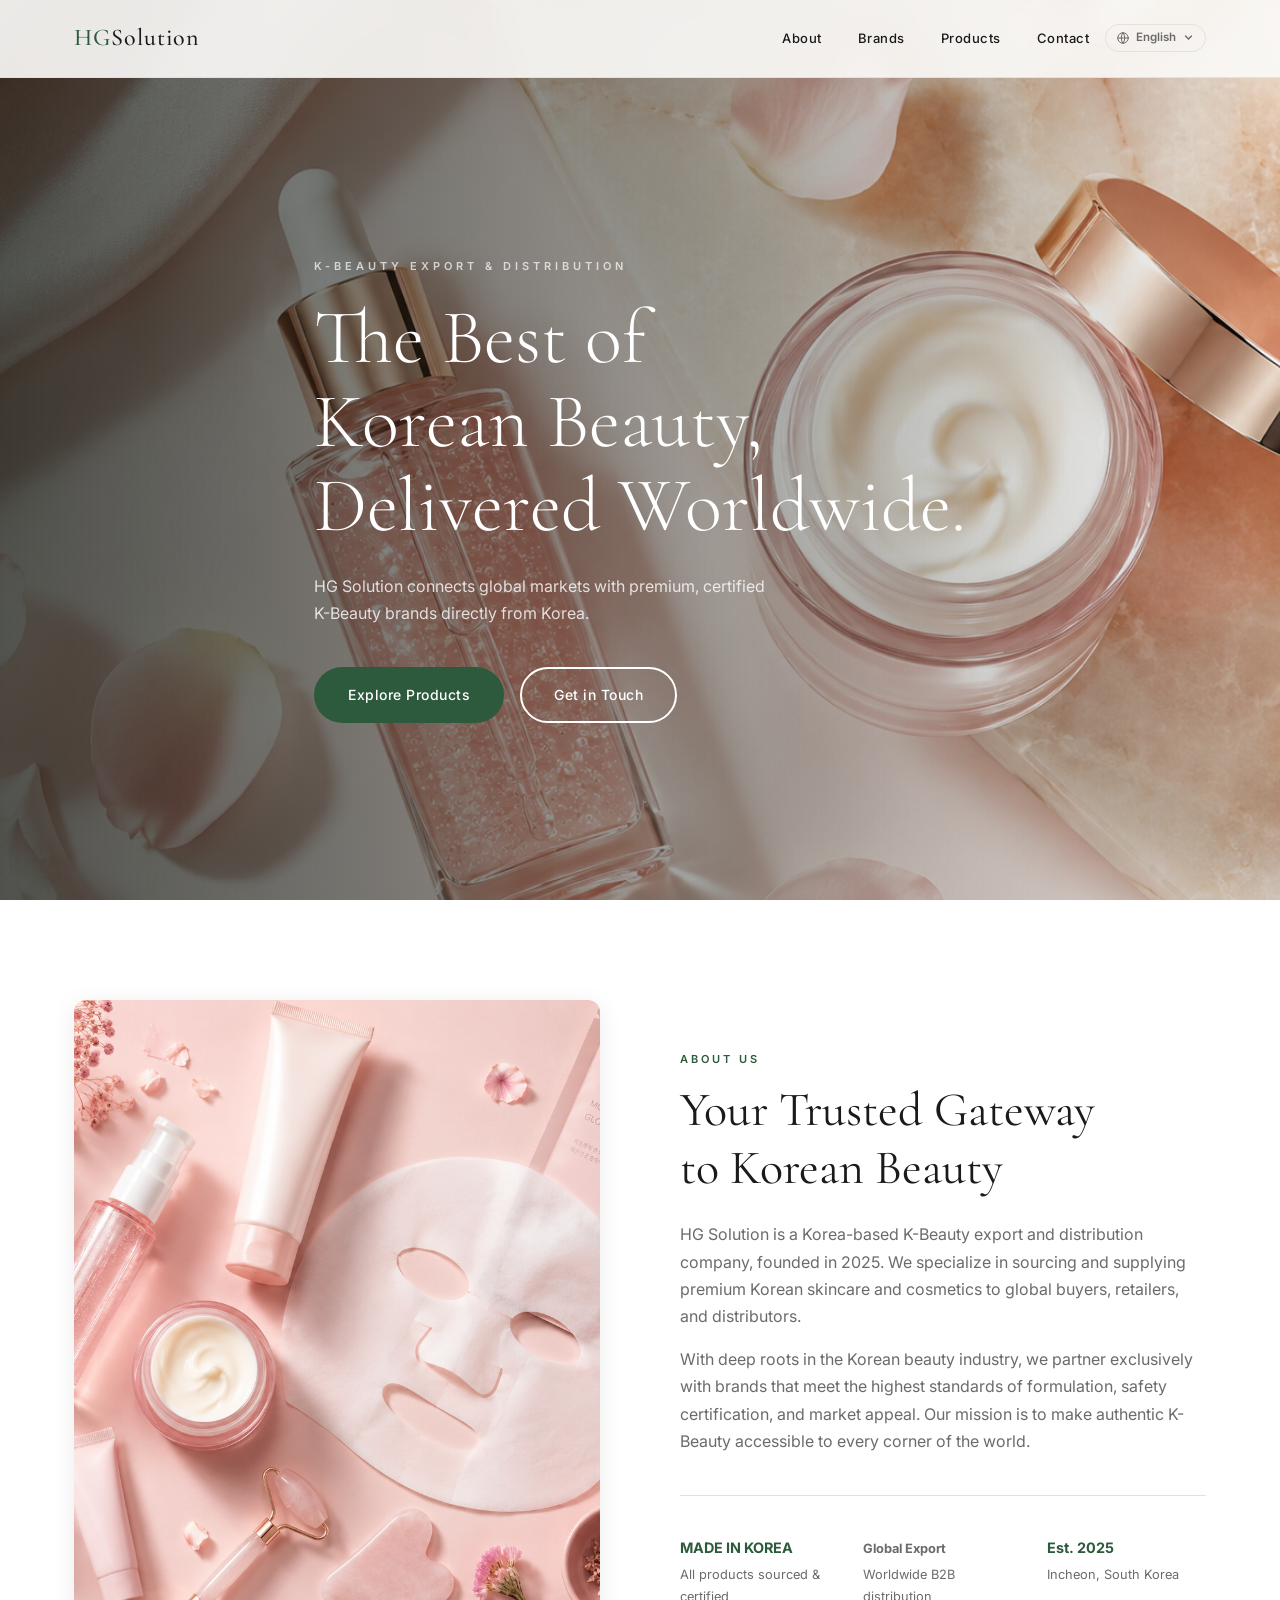
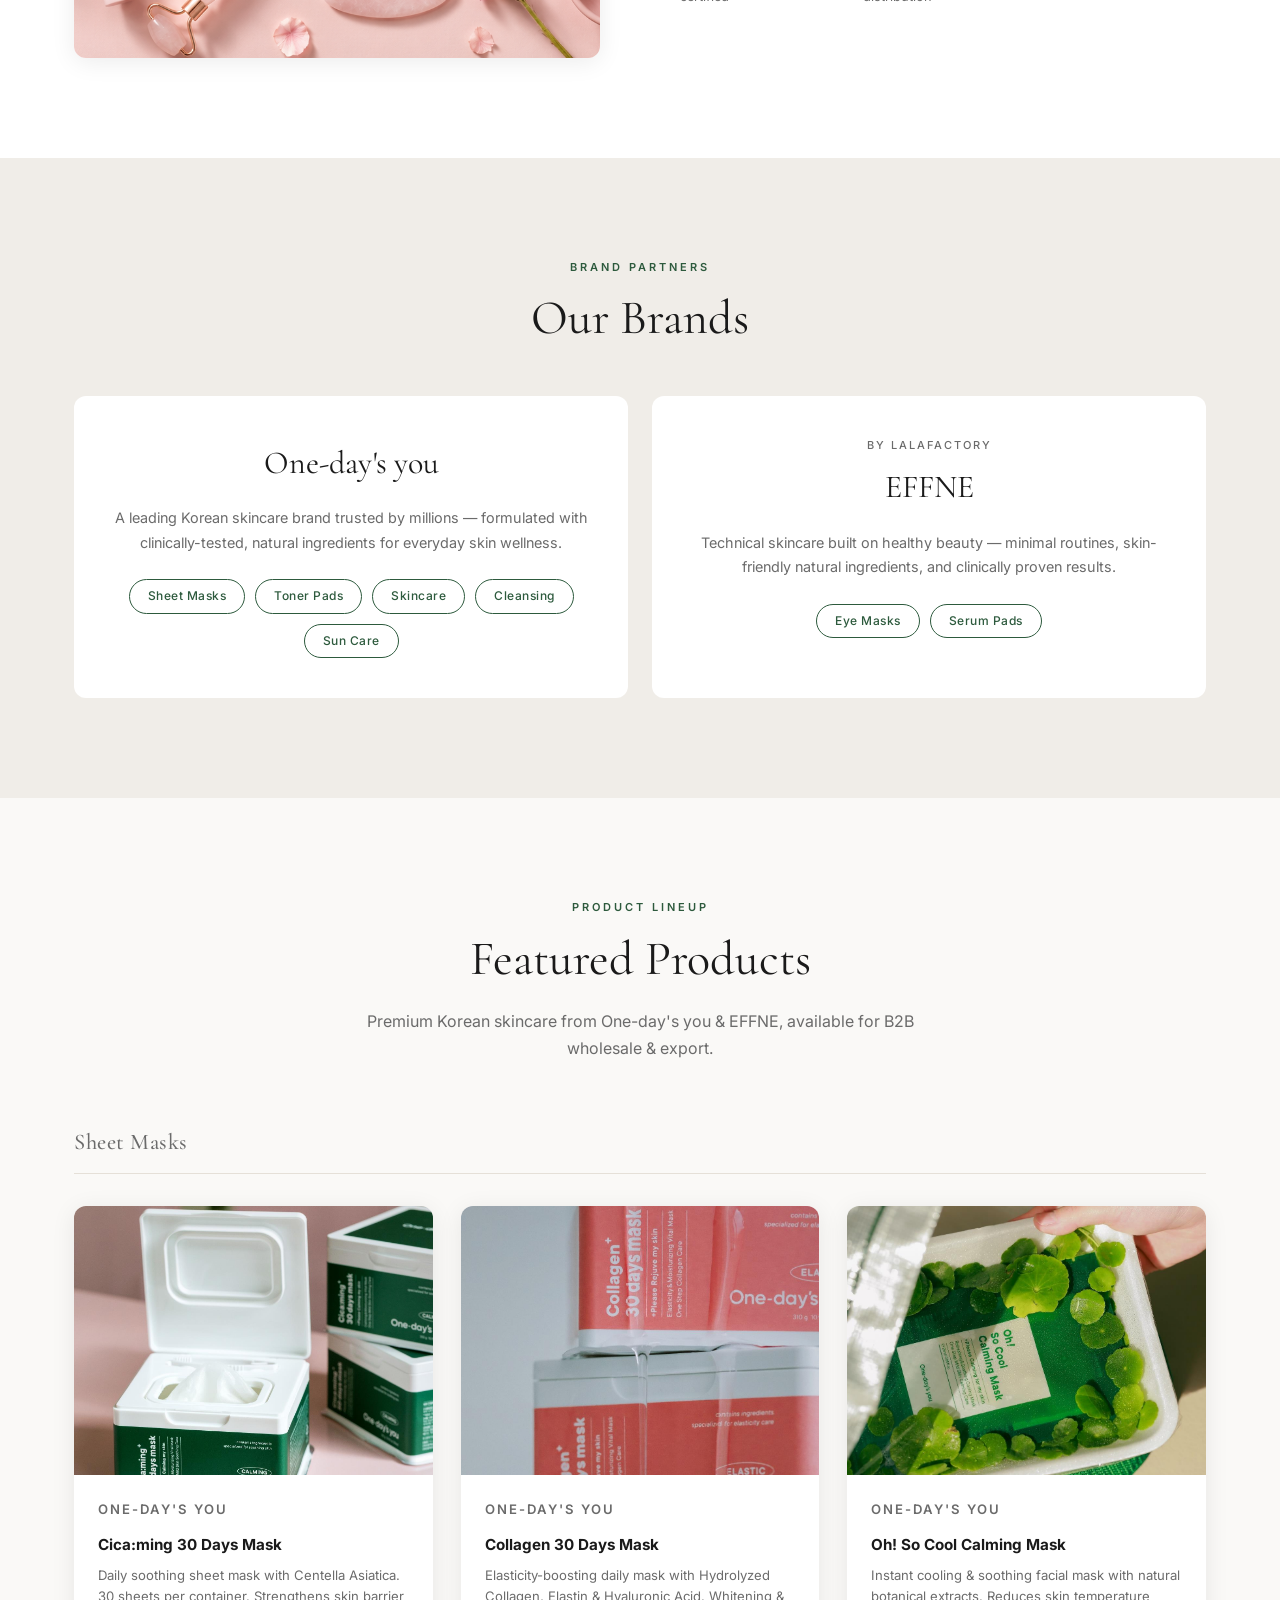
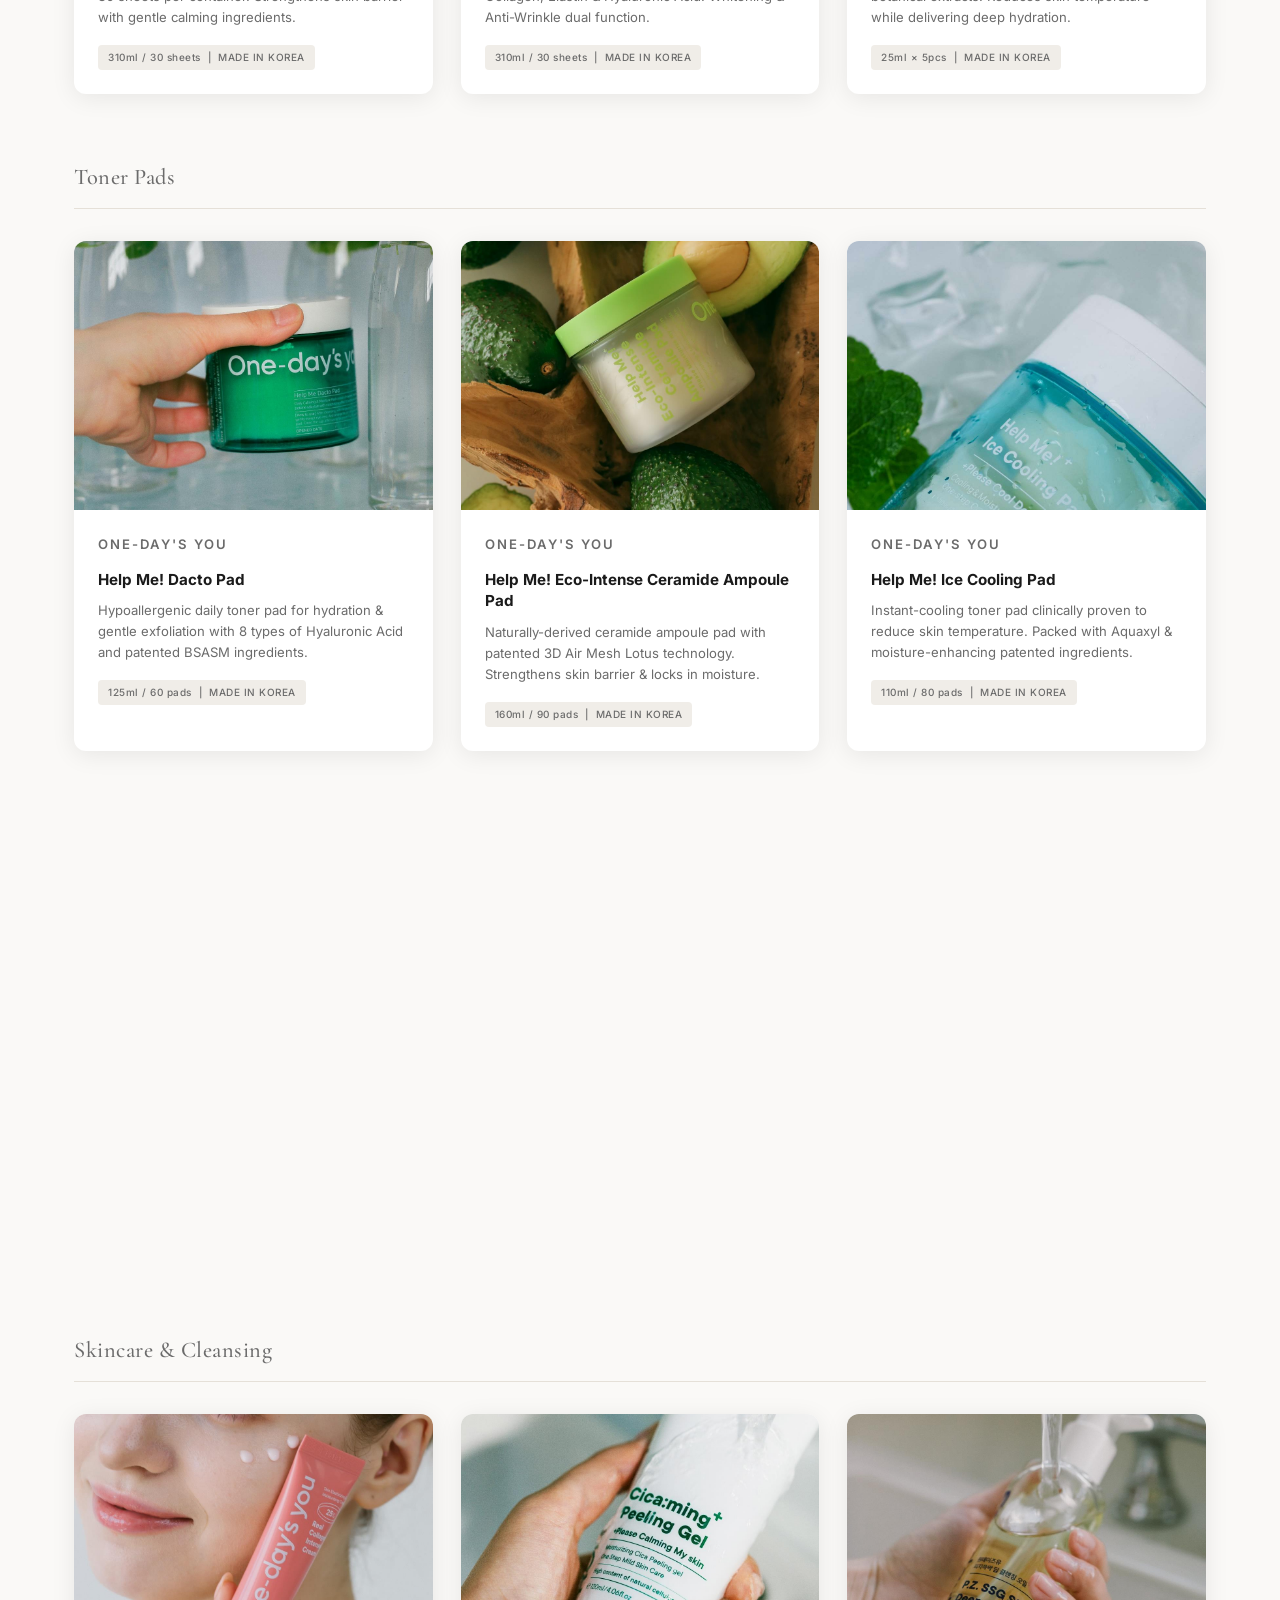
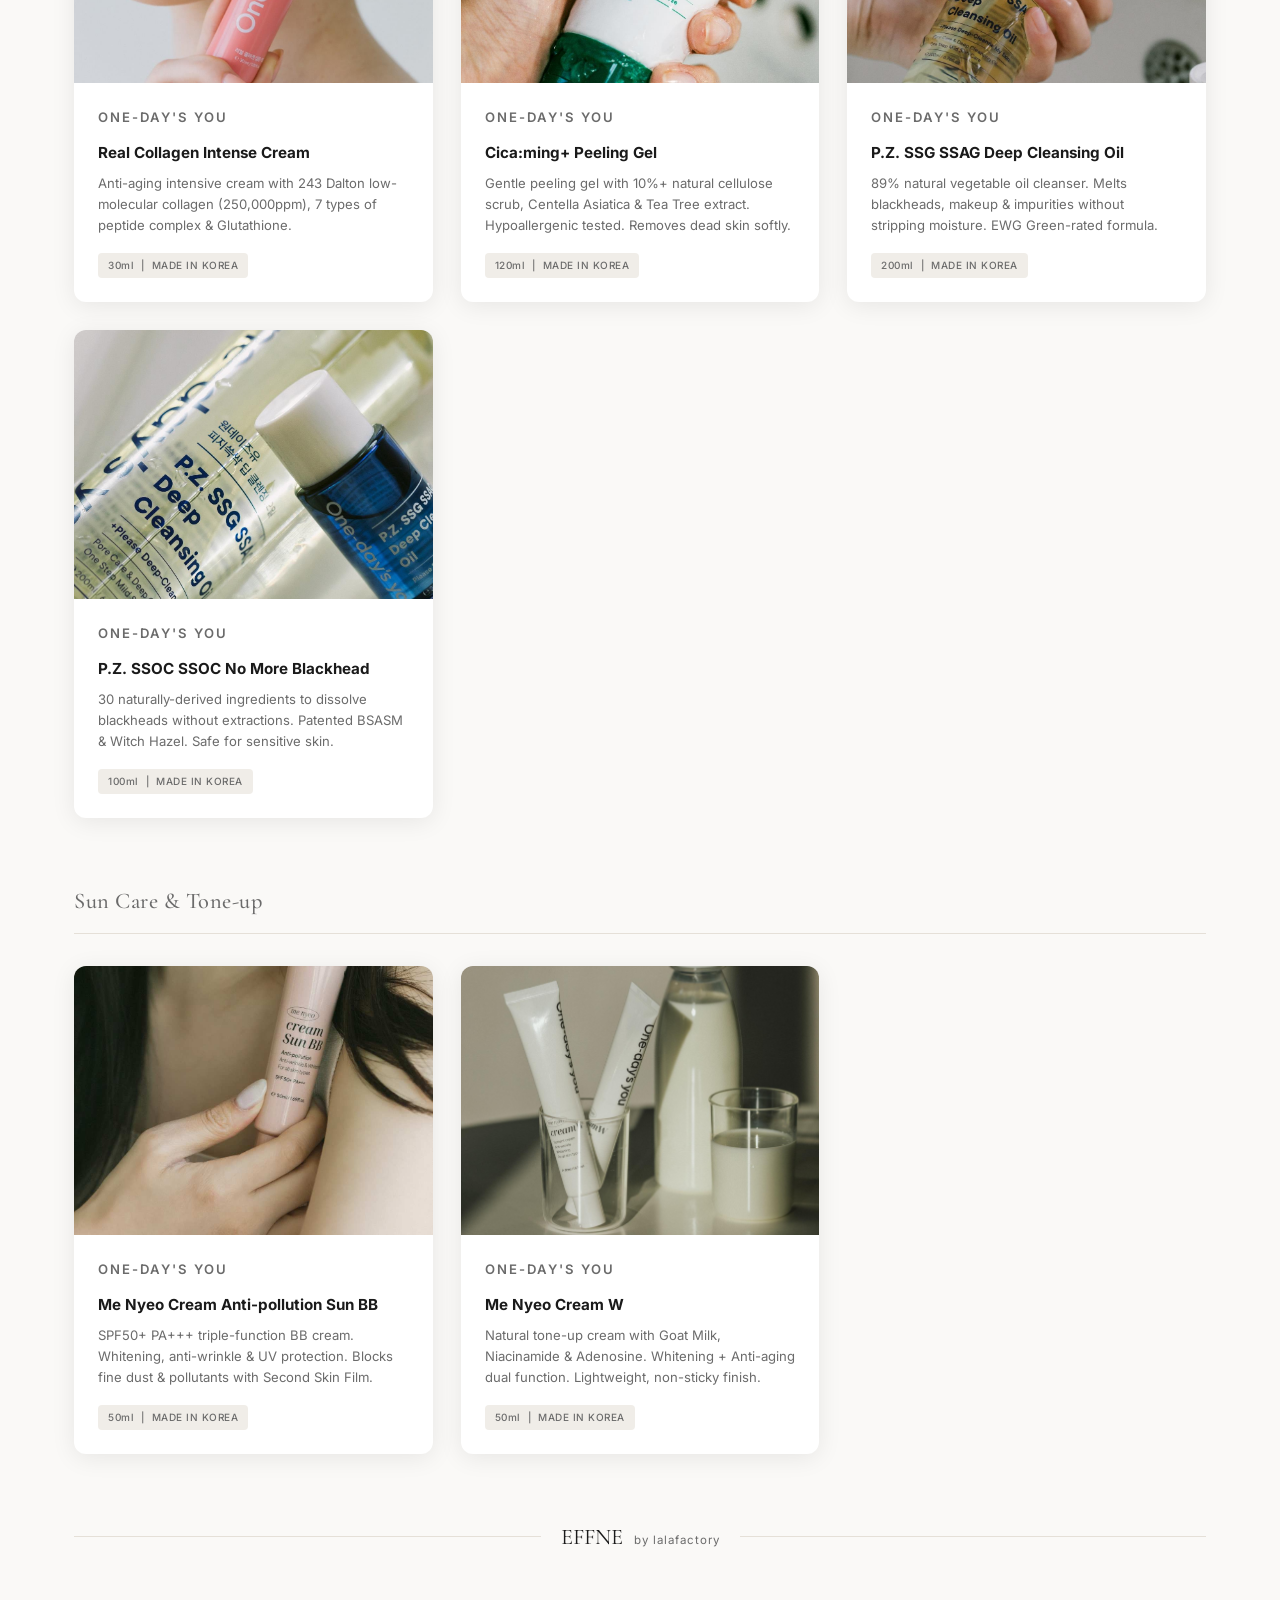
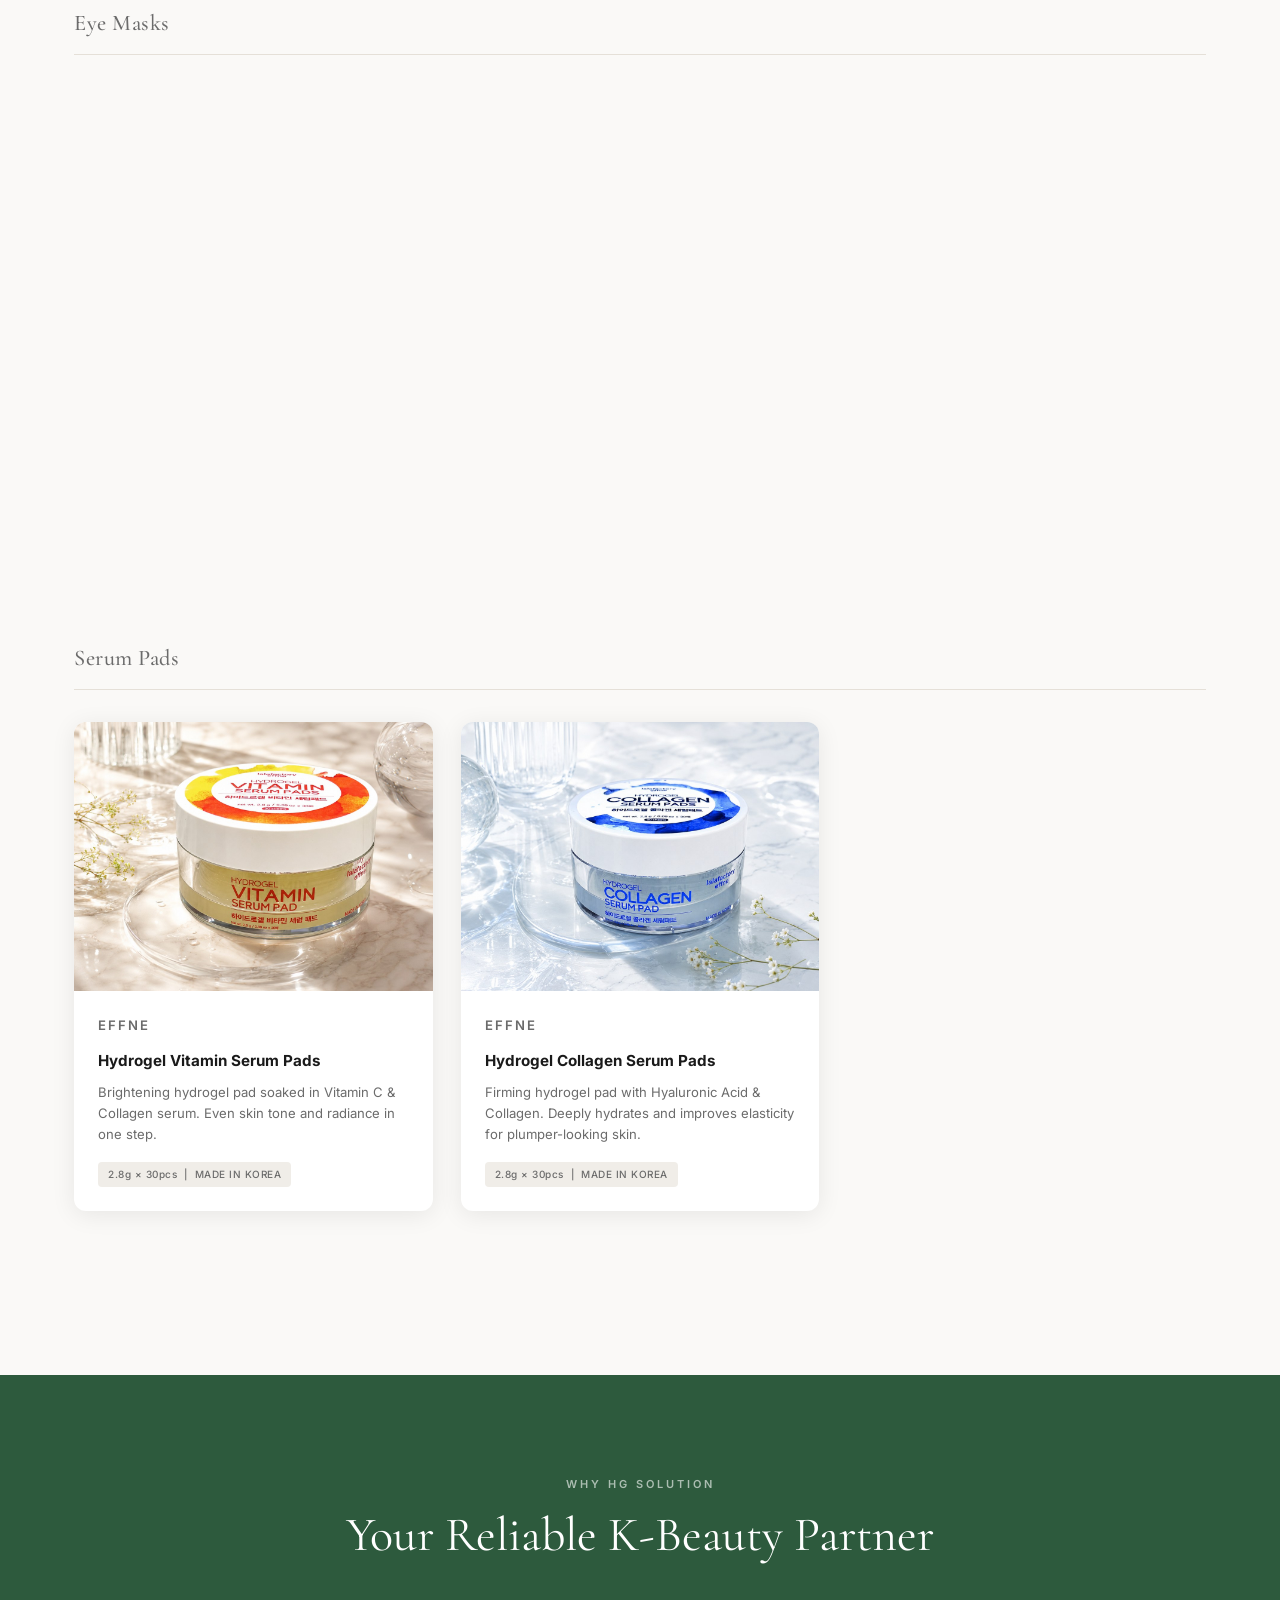
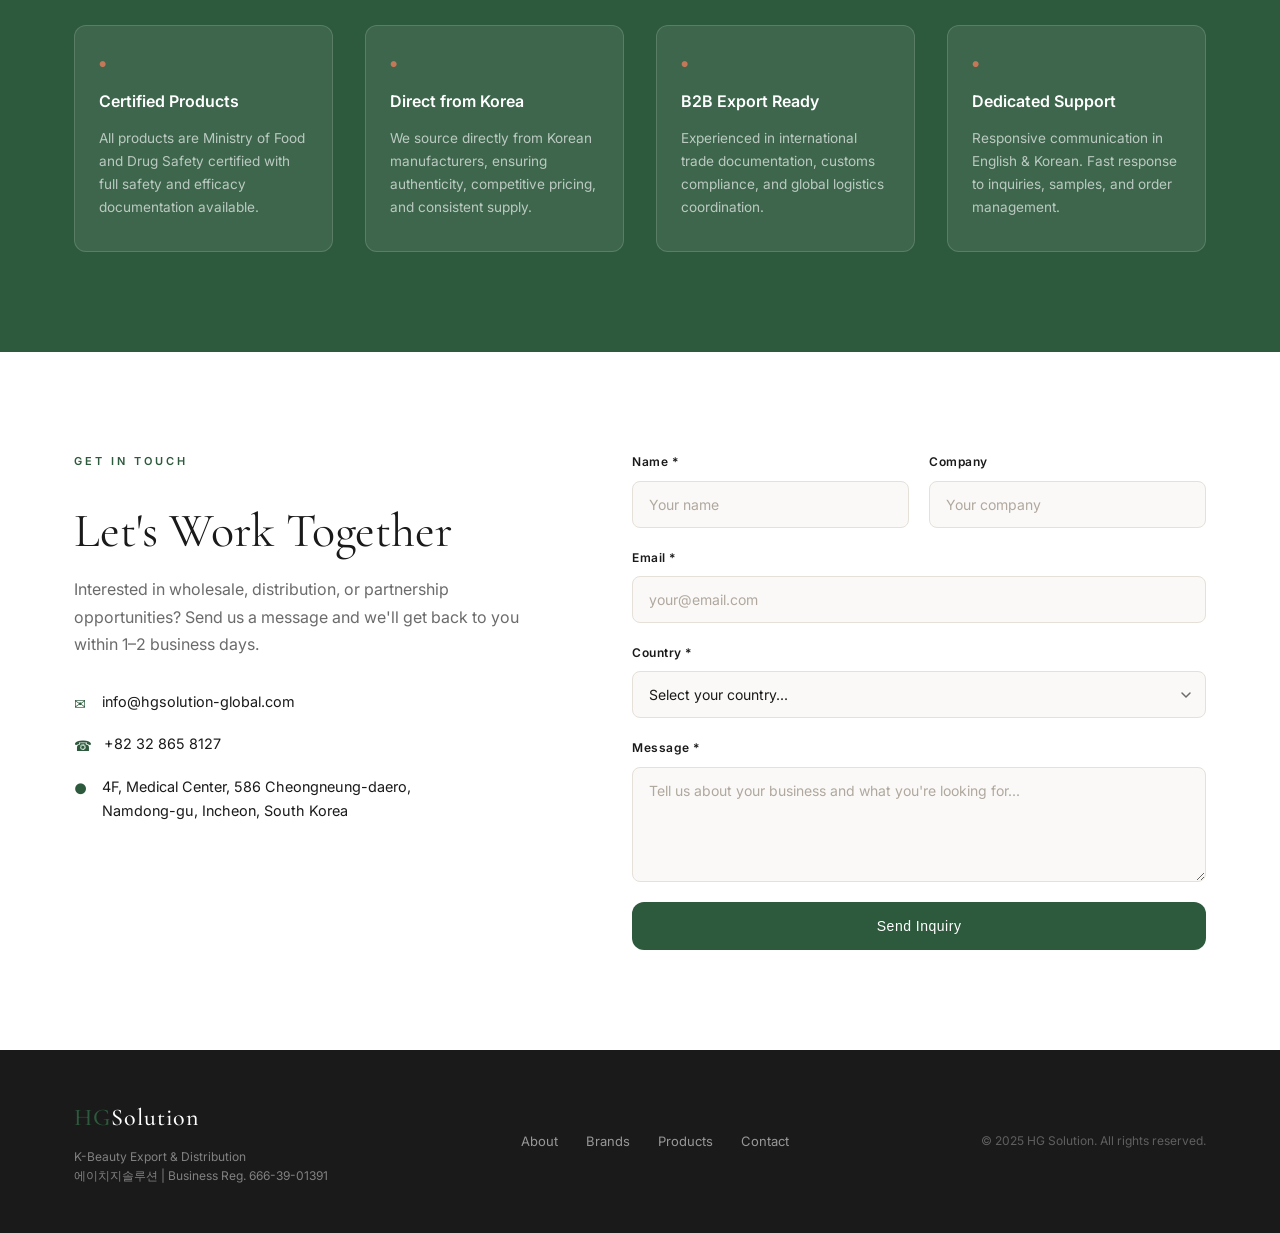
==== commit c334845d: "Update contact email to info@hgsolution-global.com Replaces hgsolution@naver.com with the new client" ====
--- a/index.html
+++ b/index.html
@@ -3,17 +3,56 @@
 <head>
   <meta charset="UTF-8" />
   <meta name="viewport" content="width=device-width, initial-scale=1.0" />
-  <title>HG Solution — K-Beauty Export & Distribution</title>
-  <meta name="description" content="HG Solution is a certified K-Beauty export and distribution company based in Incheon, South Korea. We supply premium Korean skincare — sheet masks, toner pads, serums and more — to retailers and distributors worldwide." />
+  <title>HG Solution | HGSolution K-Beauty Export & Distribution</title>
+  <meta name="description" content="HG Solution, also searched as HGSolution and hgsolution, is a certified K-Beauty export and distribution company based in Incheon, South Korea. We supply premium Korean skincare to global retailers and distributors." />
+  <meta name="keywords" content="HG Solution, HGSolution, hgsolution, HG Solution Korea, K-Beauty export, Korean skincare wholesale, K-Beauty distributor" />
+  <meta name="application-name" content="HG Solution" />
+  <meta name="author" content="HG Solution" />
   <meta name="robots" content="index, follow" />
   <meta property="og:type" content="website" />
-  <meta property="og:title" content="HG Solution — K-Beauty Export & Distribution" />
-  <meta property="og:description" content="Certified K-Beauty wholesale supplier. Sheet masks, toner pads, serums and more — shipped globally." />
+  <meta property="og:site_name" content="HG Solution" />
+  <meta property="og:title" content="HG Solution | HGSolution K-Beauty Export & Distribution" />
+  <meta property="og:description" content="Official website of HG Solution, also searched as HGSolution and hgsolution. Certified K-Beauty wholesale supplier shipping Korean skincare globally." />
   <meta property="og:url" content="https://hgsolution-global.com/" />
   <meta property="og:image" content="https://hgsolution-global.com/image/hero.png" />
   <meta name="twitter:card" content="summary_large_image" />
+  <meta name="twitter:title" content="HG Solution | HGSolution K-Beauty Export & Distribution" />
+  <meta name="twitter:description" content="Official HG Solution website for K-Beauty export, Korean skincare wholesale, and global distribution partnerships." />
   <link rel="canonical" href="https://hgsolution-global.com/" />
   <link rel="icon" href="favicon.svg" type="image/svg+xml" />
+  <script type="application/ld+json">
+  {
+    "@context": "https://schema.org",
+    "@type": "Organization",
+    "@id": "https://hgsolution-global.com/#organization",
+    "name": "HG Solution",
+    "alternateName": ["HGSolution", "hgsolution", "HG Solution Korea"],
+    "url": "https://hgsolution-global.com/",
+    "logo": "https://hgsolution-global.com/favicon.svg",
+    "email": "info@hgsolution-global.com",
+    "foundingDate": "2025",
+    "address": {
+      "@type": "PostalAddress",
+      "addressLocality": "Incheon",
+      "addressCountry": "KR"
+    },
+    "description": "HG Solution is a Korea-based K-Beauty export and distribution company supplying certified Korean skincare brands to global buyers, retailers, and distributors.",
+    "sameAs": []
+  }
+  </script>
+  <script type="application/ld+json">
+  {
+    "@context": "https://schema.org",
+    "@type": "WebSite",
+    "@id": "https://hgsolution-global.com/#website",
+    "name": "HG Solution",
+    "alternateName": ["HGSolution", "hgsolution"],
+    "url": "https://hgsolution-global.com/",
+    "publisher": {
+      "@id": "https://hgsolution-global.com/#organization"
+    }
+  }
+  </script>
   <script>(function(){var l=localStorage.getItem('hg-lang');if(l==='ko'||l==='ja')document.documentElement.dataset.lang=l;})();</script>
   <link rel="stylesheet" href="style.css" />
   <link href="https://fonts.googleapis.com/css2?family=Cormorant+Garamond:wght@300;400;500;600&family=Inter:wght@300;400;500;600&display=swap" rel="stylesheet" />
@@ -51,7 +90,7 @@
   <!-- ===== HERO ===== -->
   <section class="hero">
     <div class="hero__bg">
-      <img src="image/hero.png" alt="K-Beauty hero" />
+      <img src="image/hero.png" alt="HG Solution K-Beauty export and Korean skincare distribution" />
       <div class="hero__overlay"></div>
     </div>
     <div class="hero__content">
@@ -499,7 +538,7 @@
         <ul class="contact__details">
           <li>
             <span class="contact__icon">&#9993;</span>
-            <a href="mailto:hgsolution@naver.com">hgsolution@naver.com</a>
+            <a href="mailto:info@hgsolution-global.com">info@hgsolution-global.com</a>
           </li>
           <li>
             <span class="contact__icon">&#9742;</span>
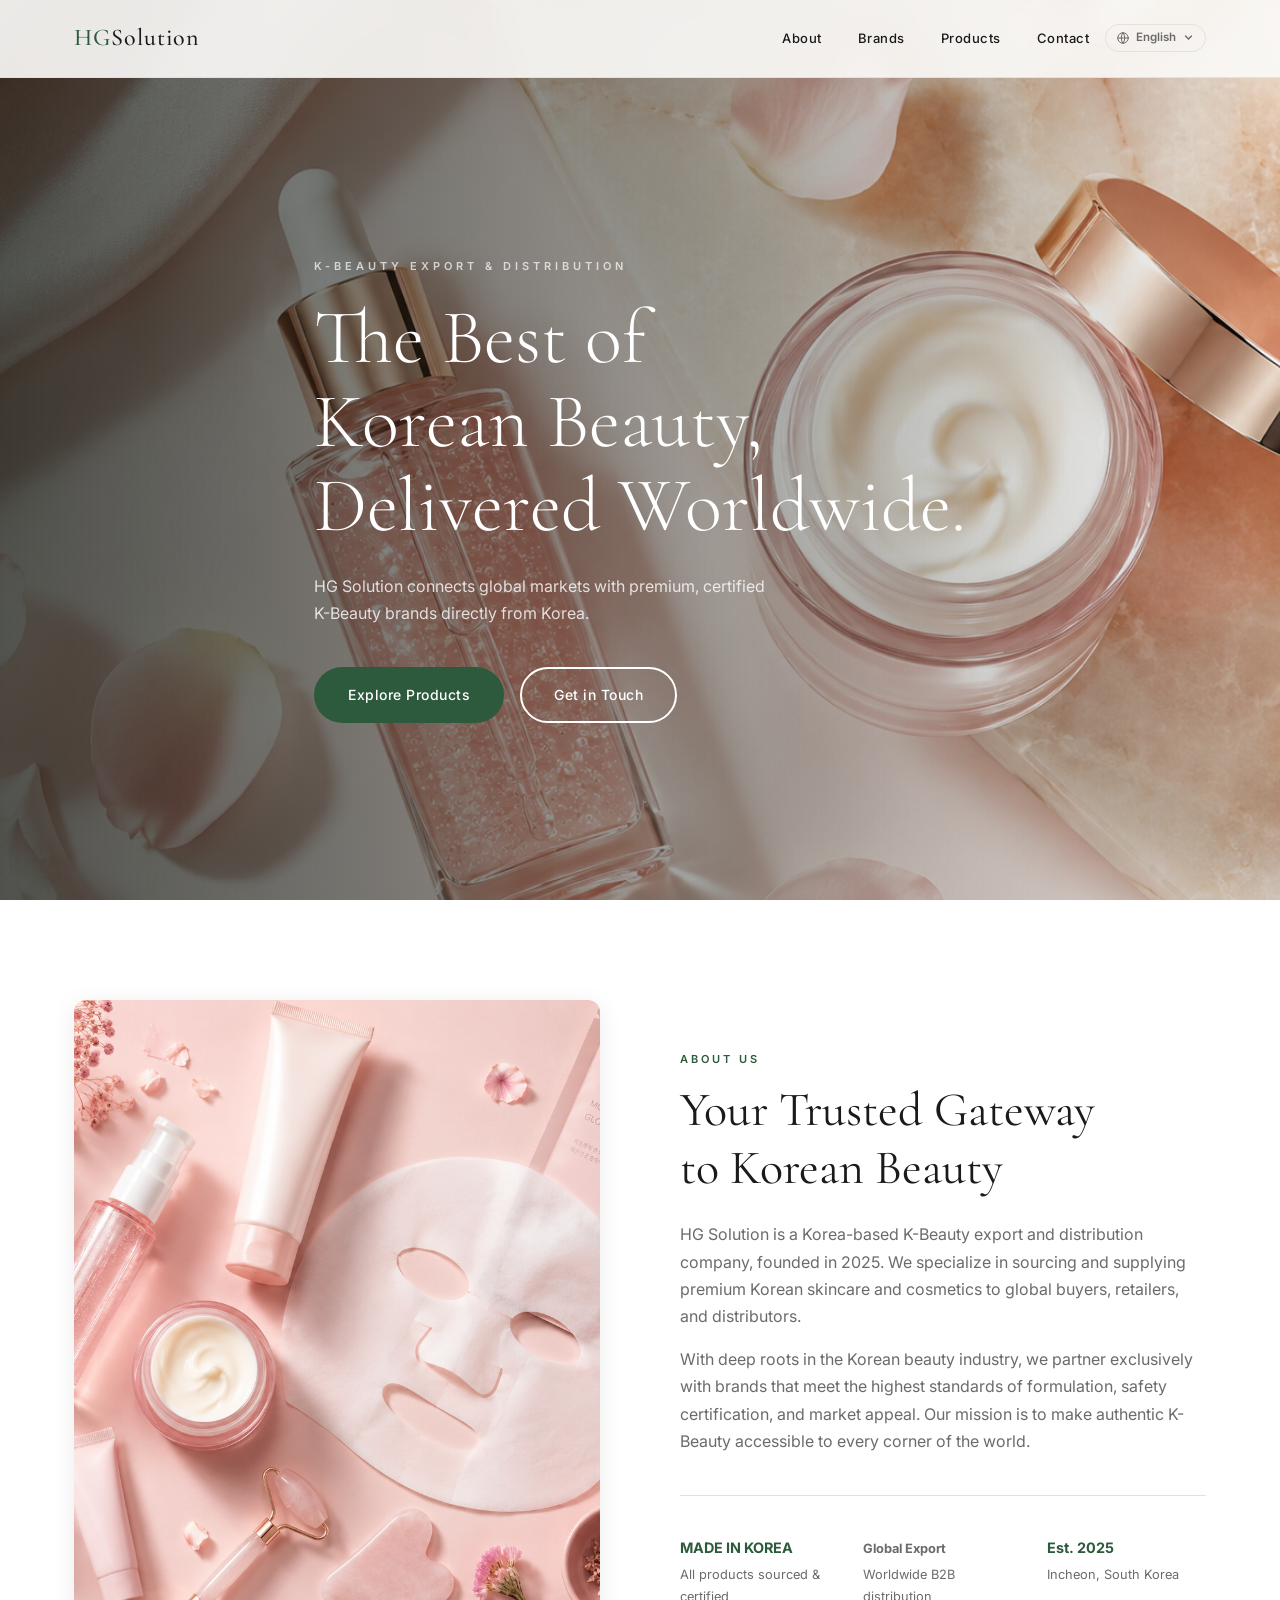
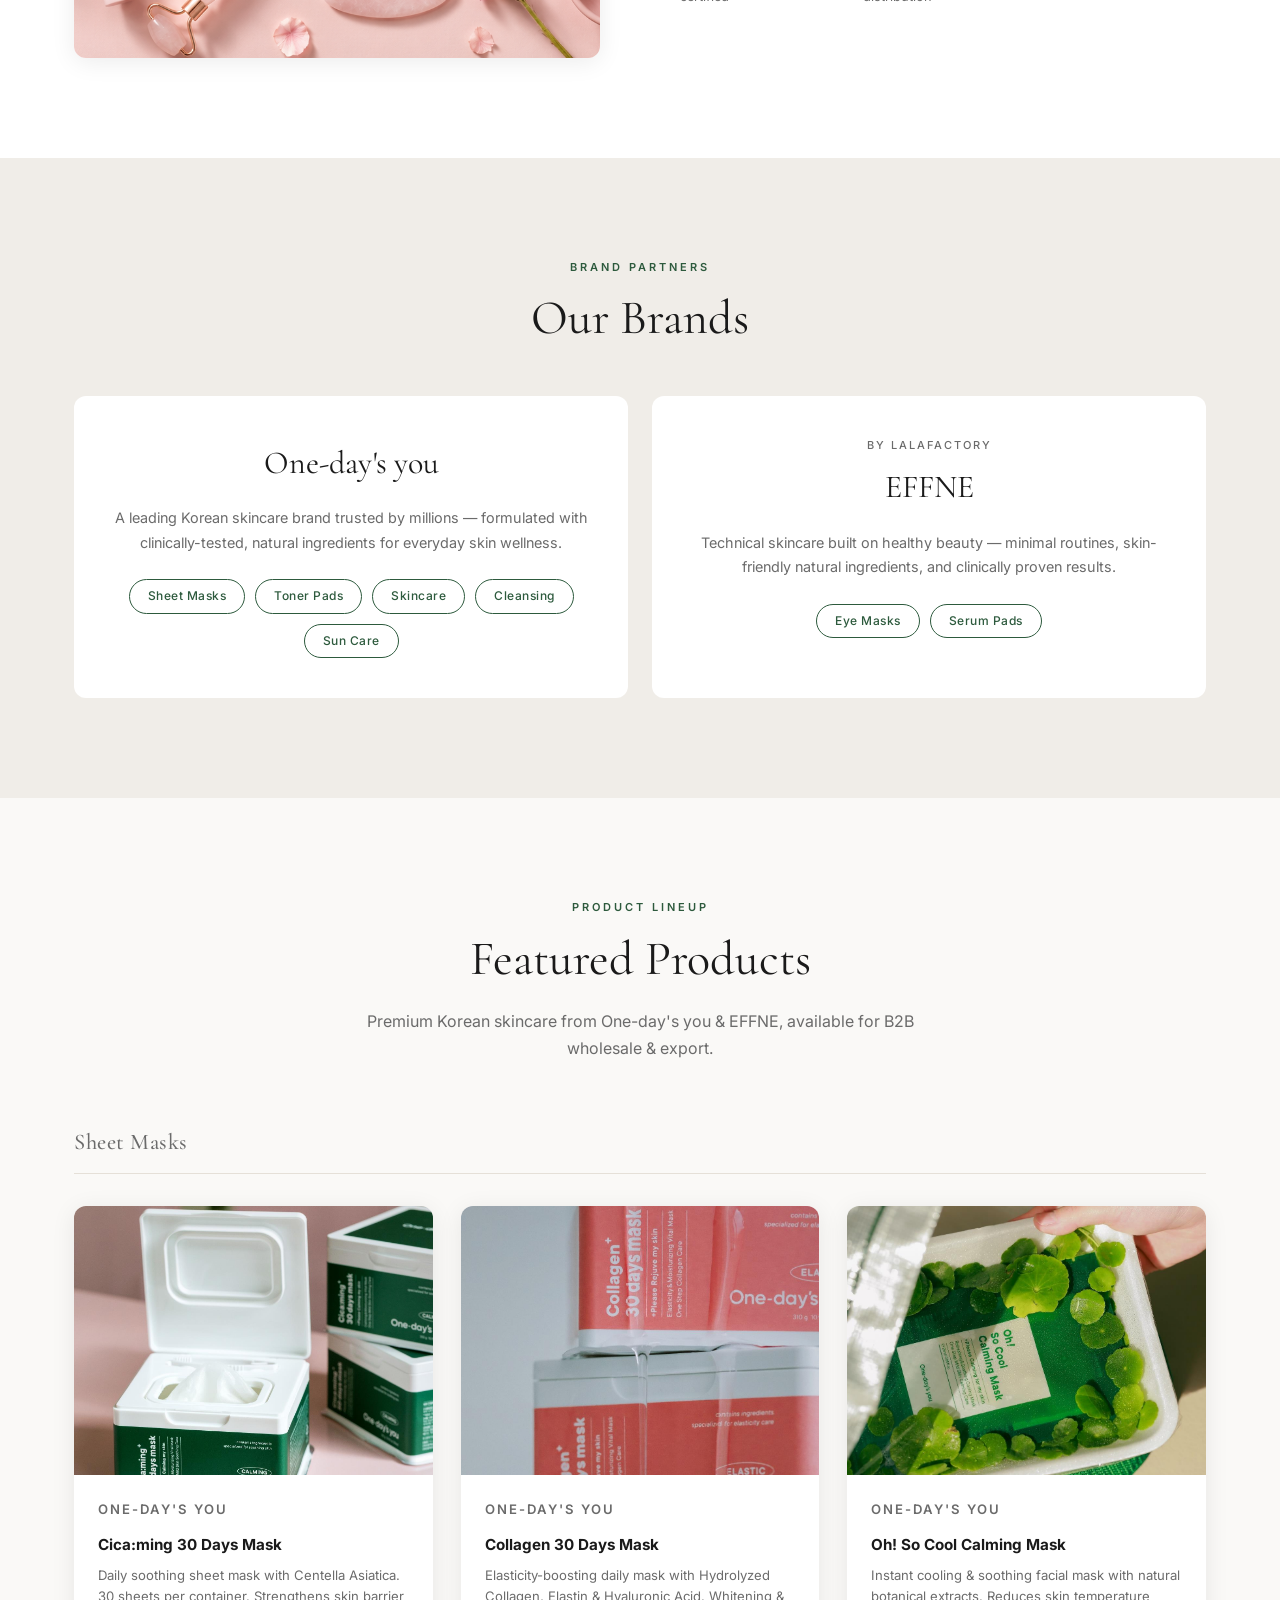
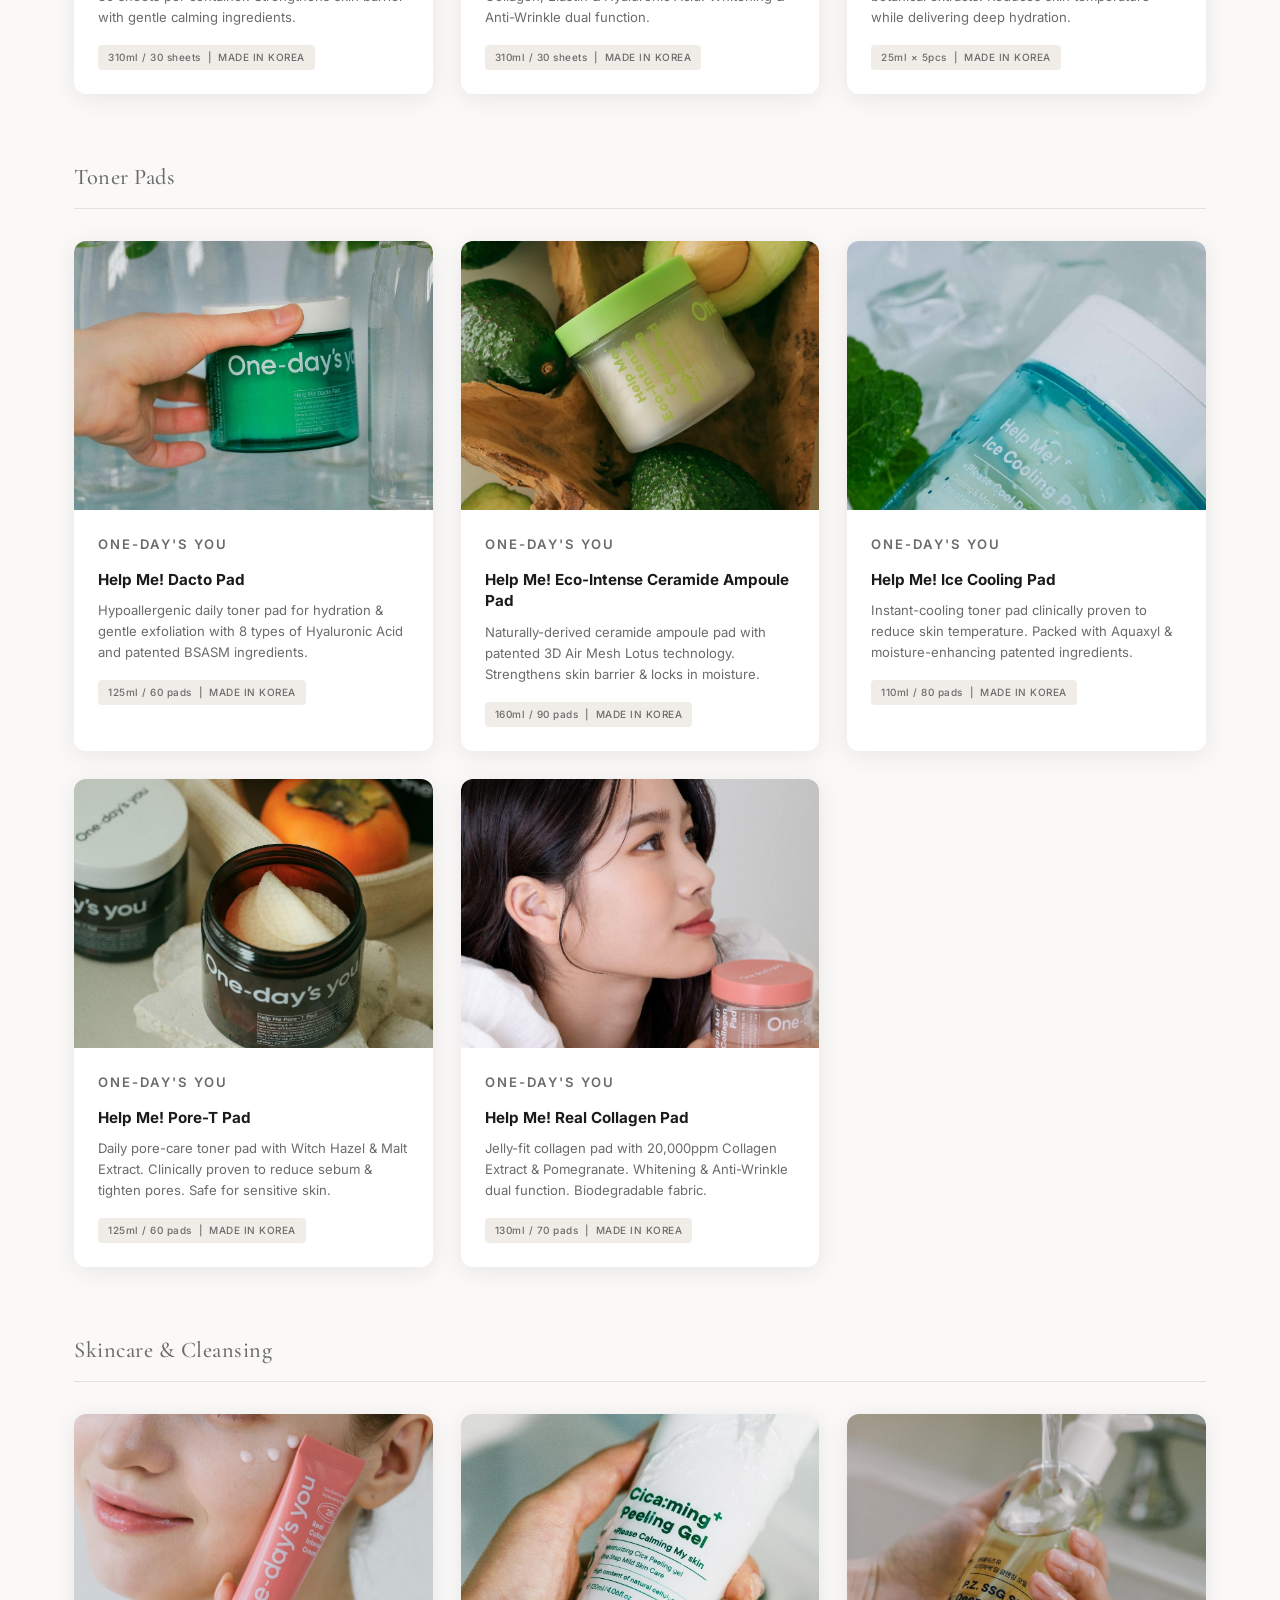
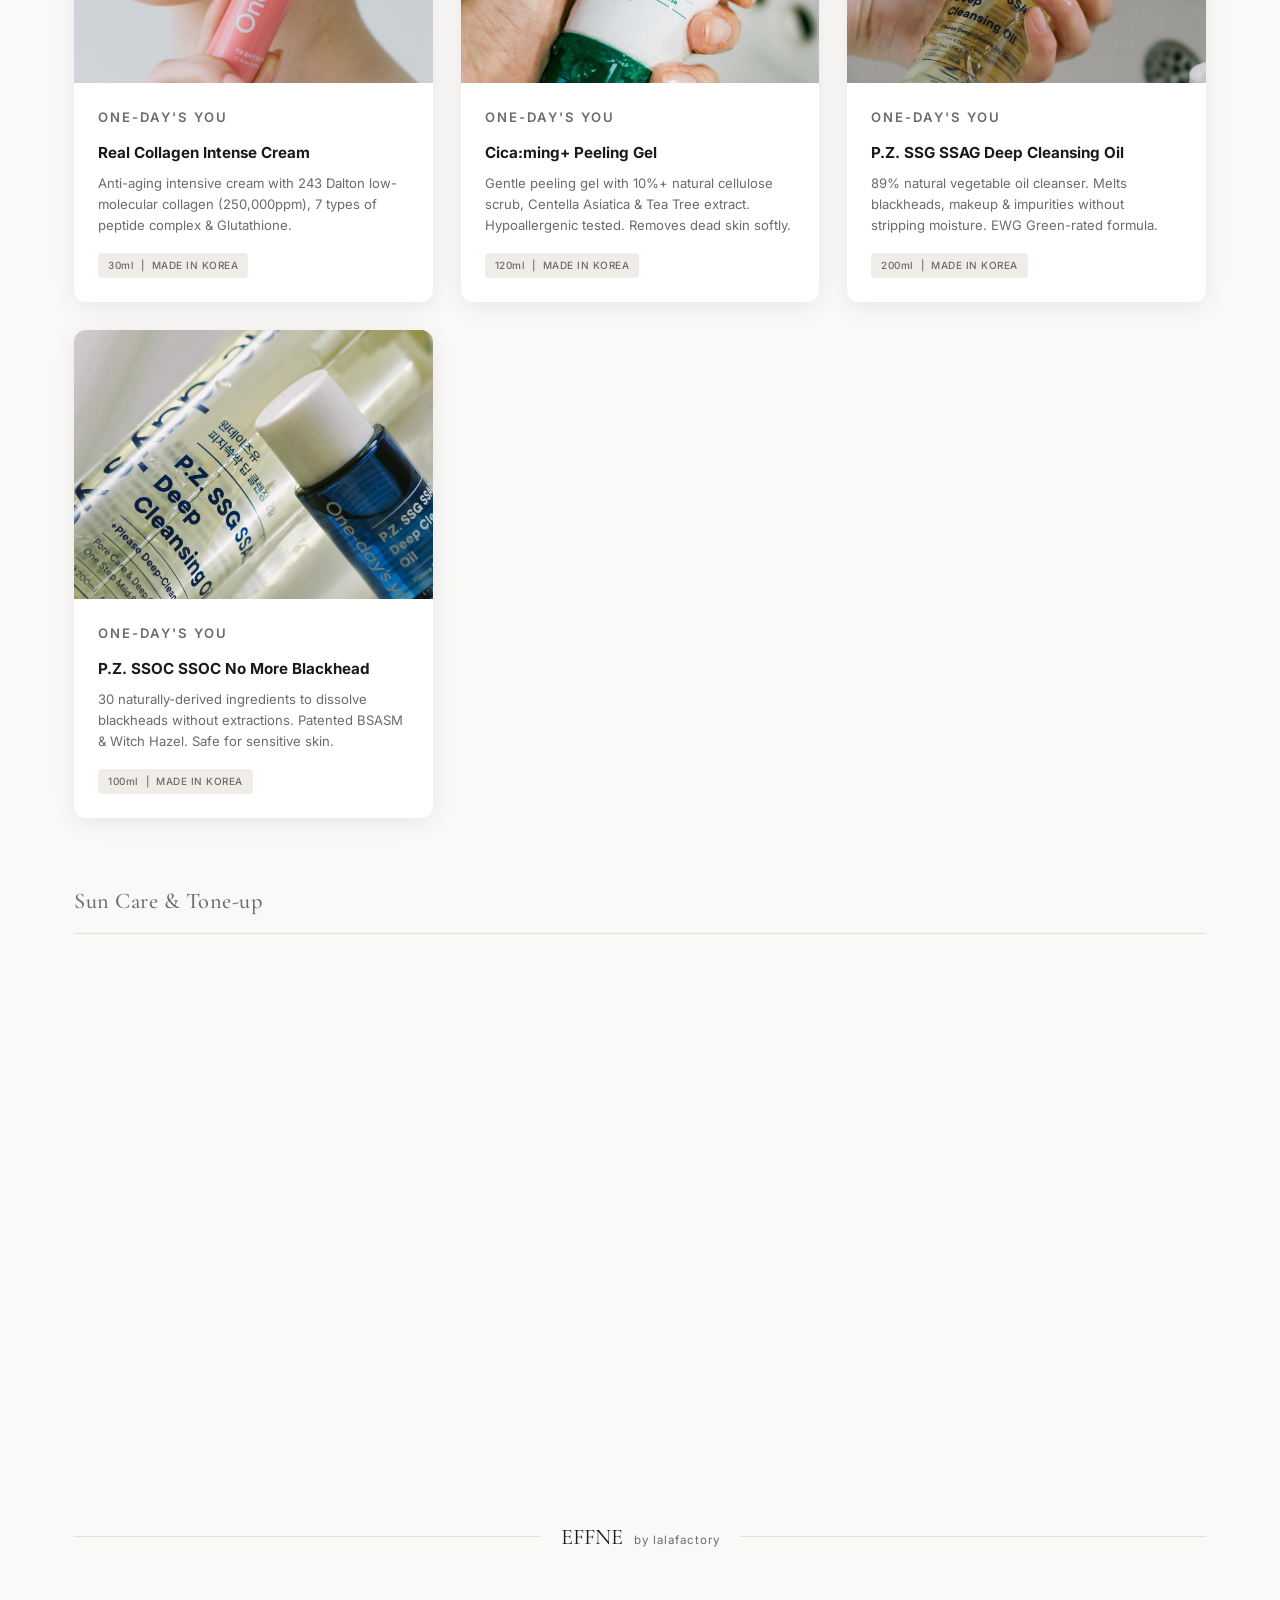
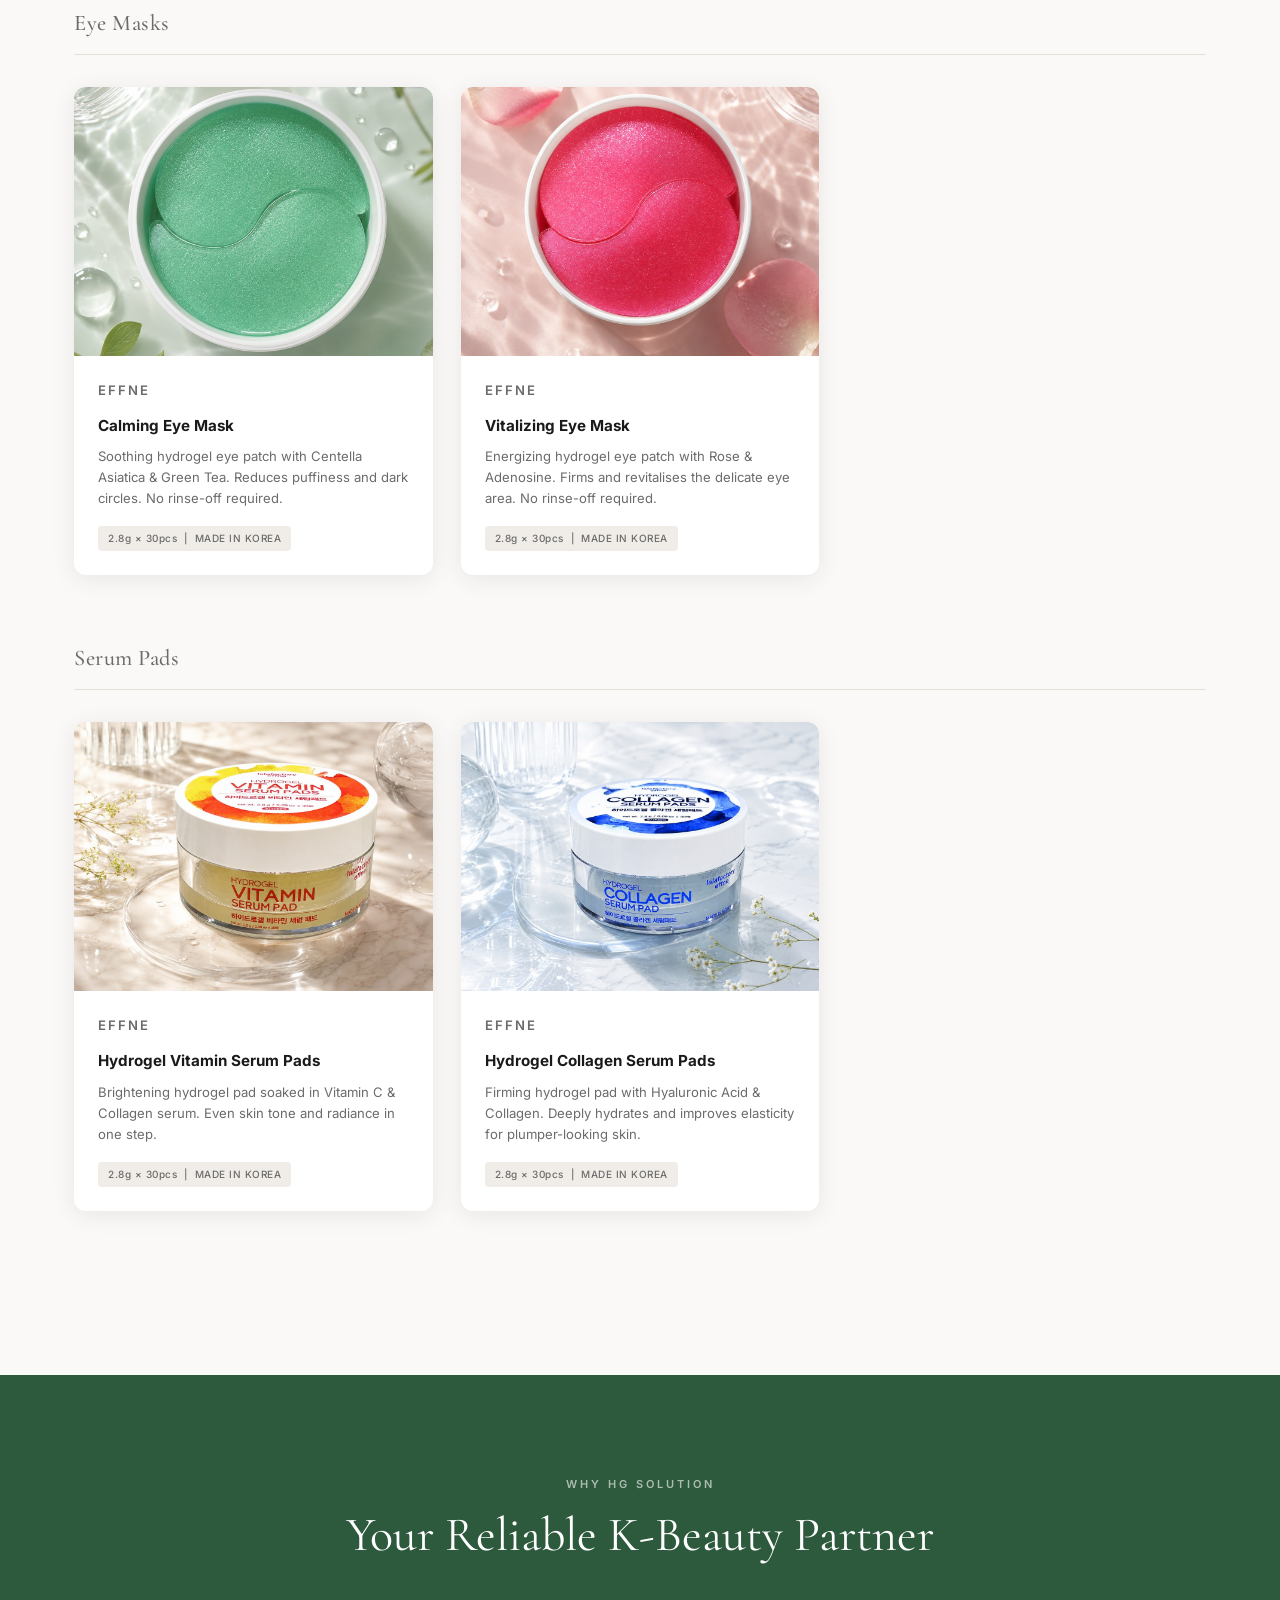
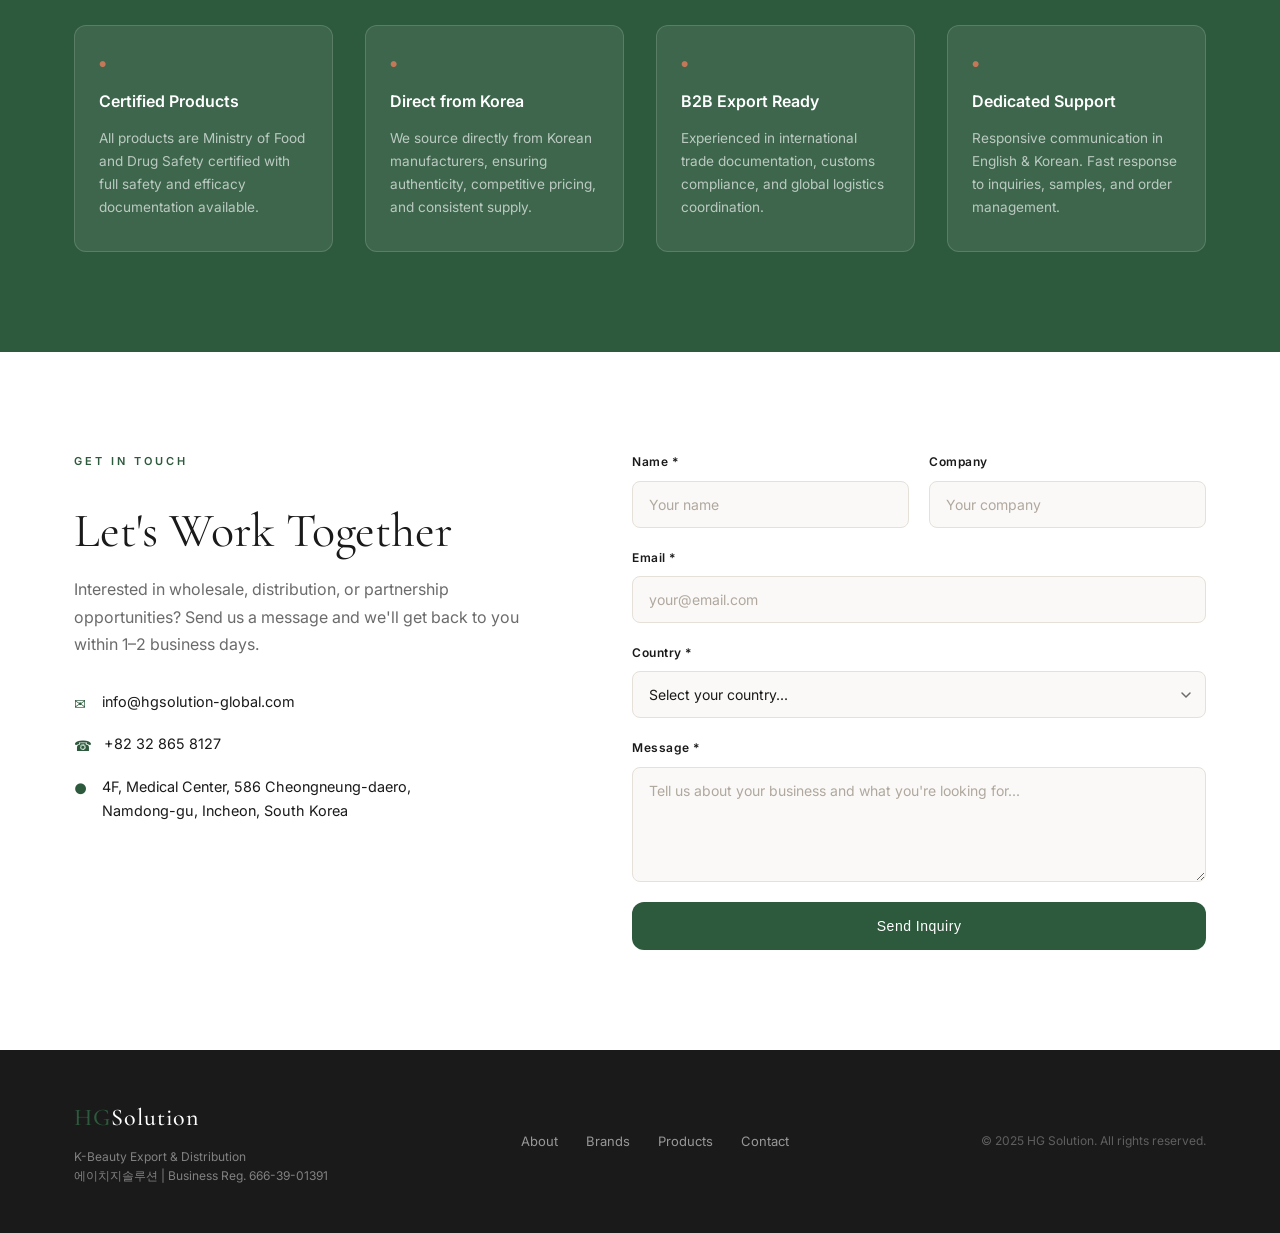
==== commit 9cdfc242: "Update Formspree endpoint to new form (xaqryyeg) mdajypob → xaqryyeg New form set up to route inquir" ====
--- a/index.html
+++ b/index.html
@@ -550,7 +550,7 @@
           </li>
         </ul>
       </div>
-      <form class="contact__form" id="contactForm" action="https://formspree.io/f/mdajypob" method="POST">
+      <form class="contact__form" id="contactForm" action="https://formspree.io/f/xaqryyeg" method="POST">
         <input type="text" name="_gotcha" style="display:none" tabindex="-1" autocomplete="off" />
         <div class="form-row">
           <div class="form-group">
